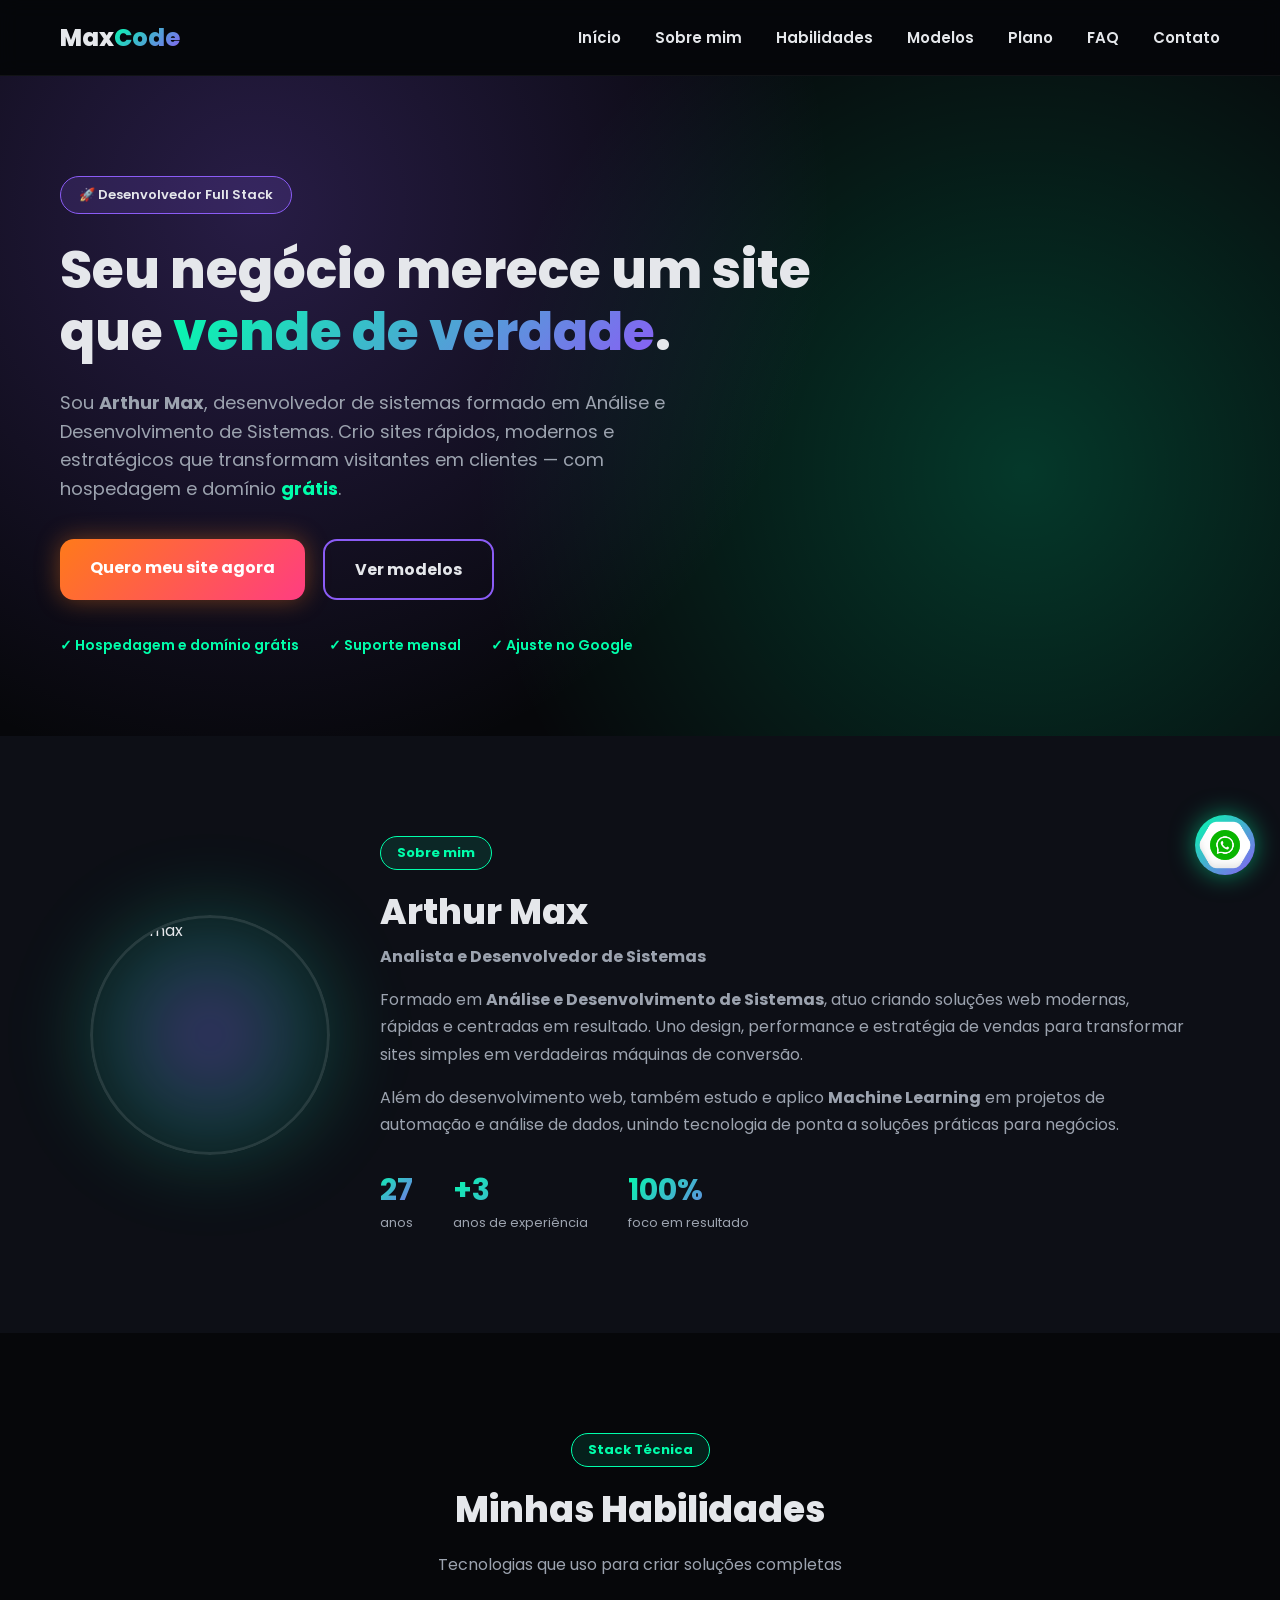
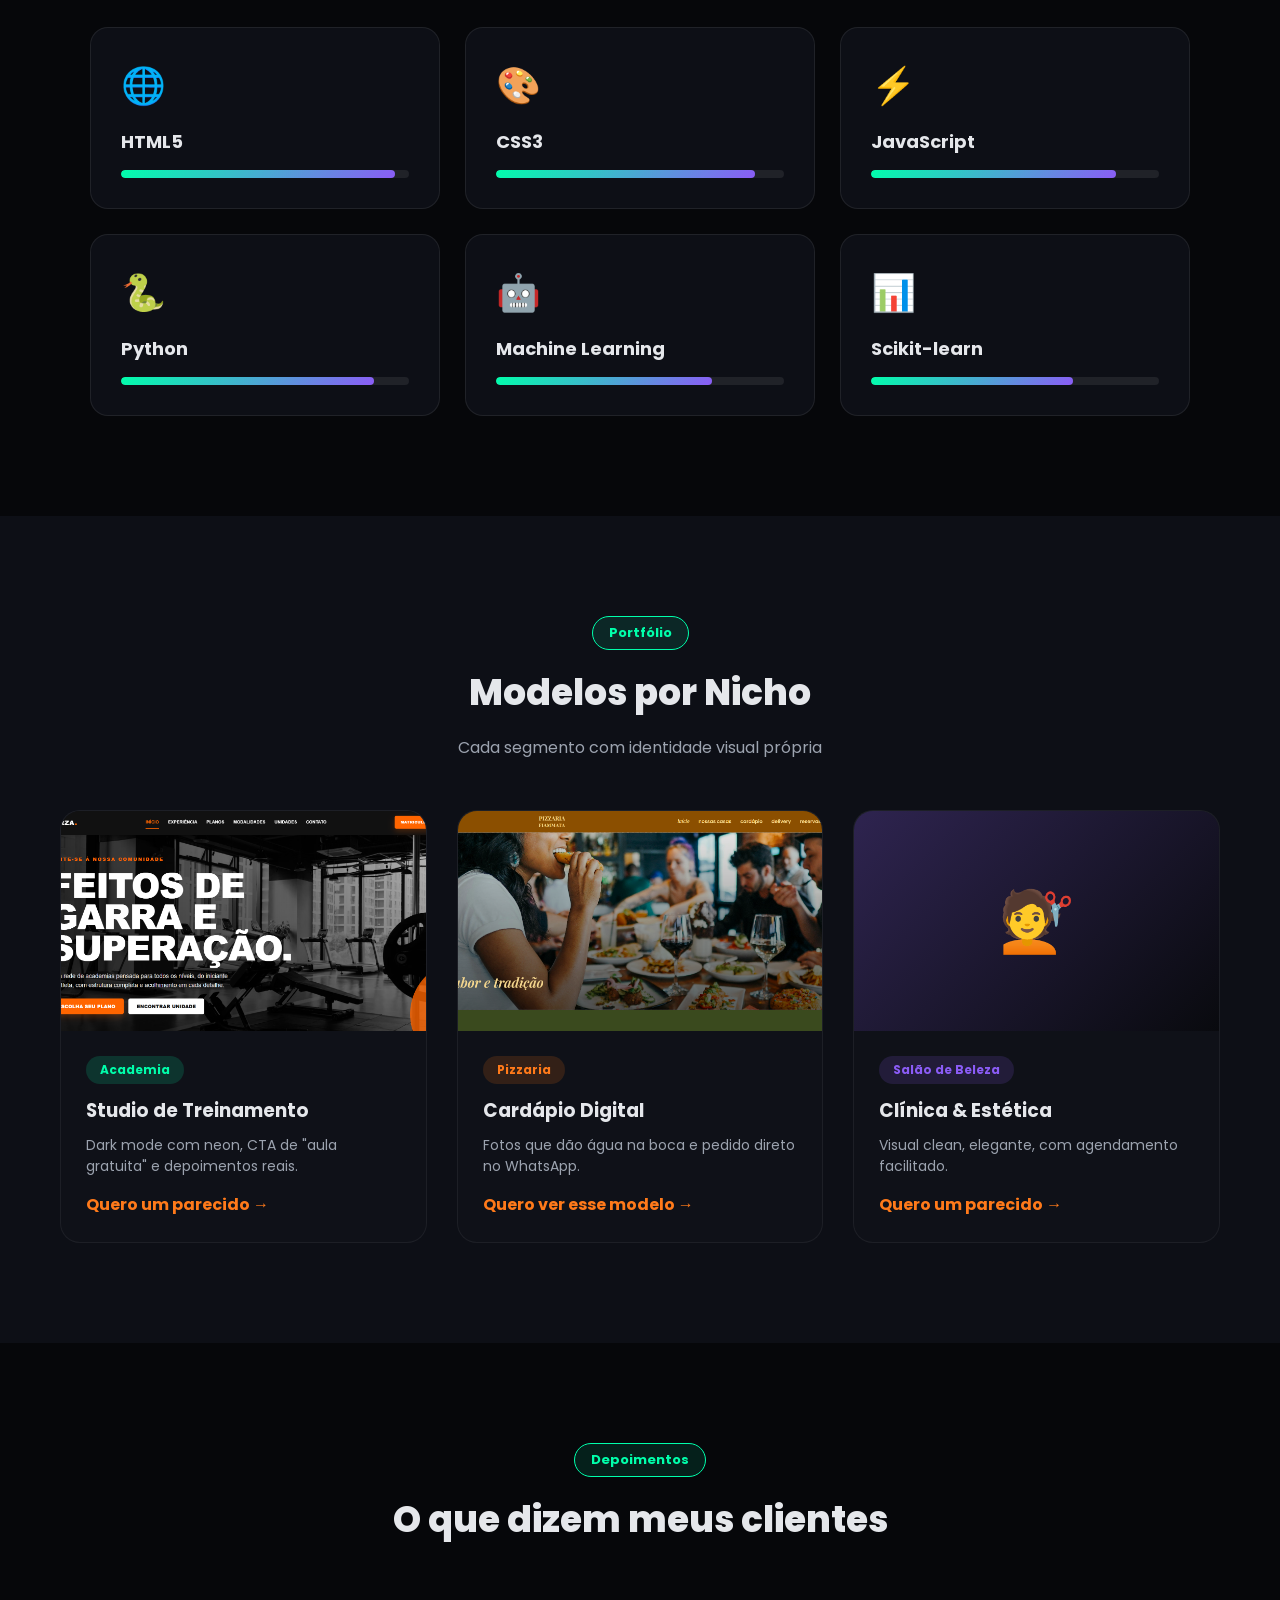
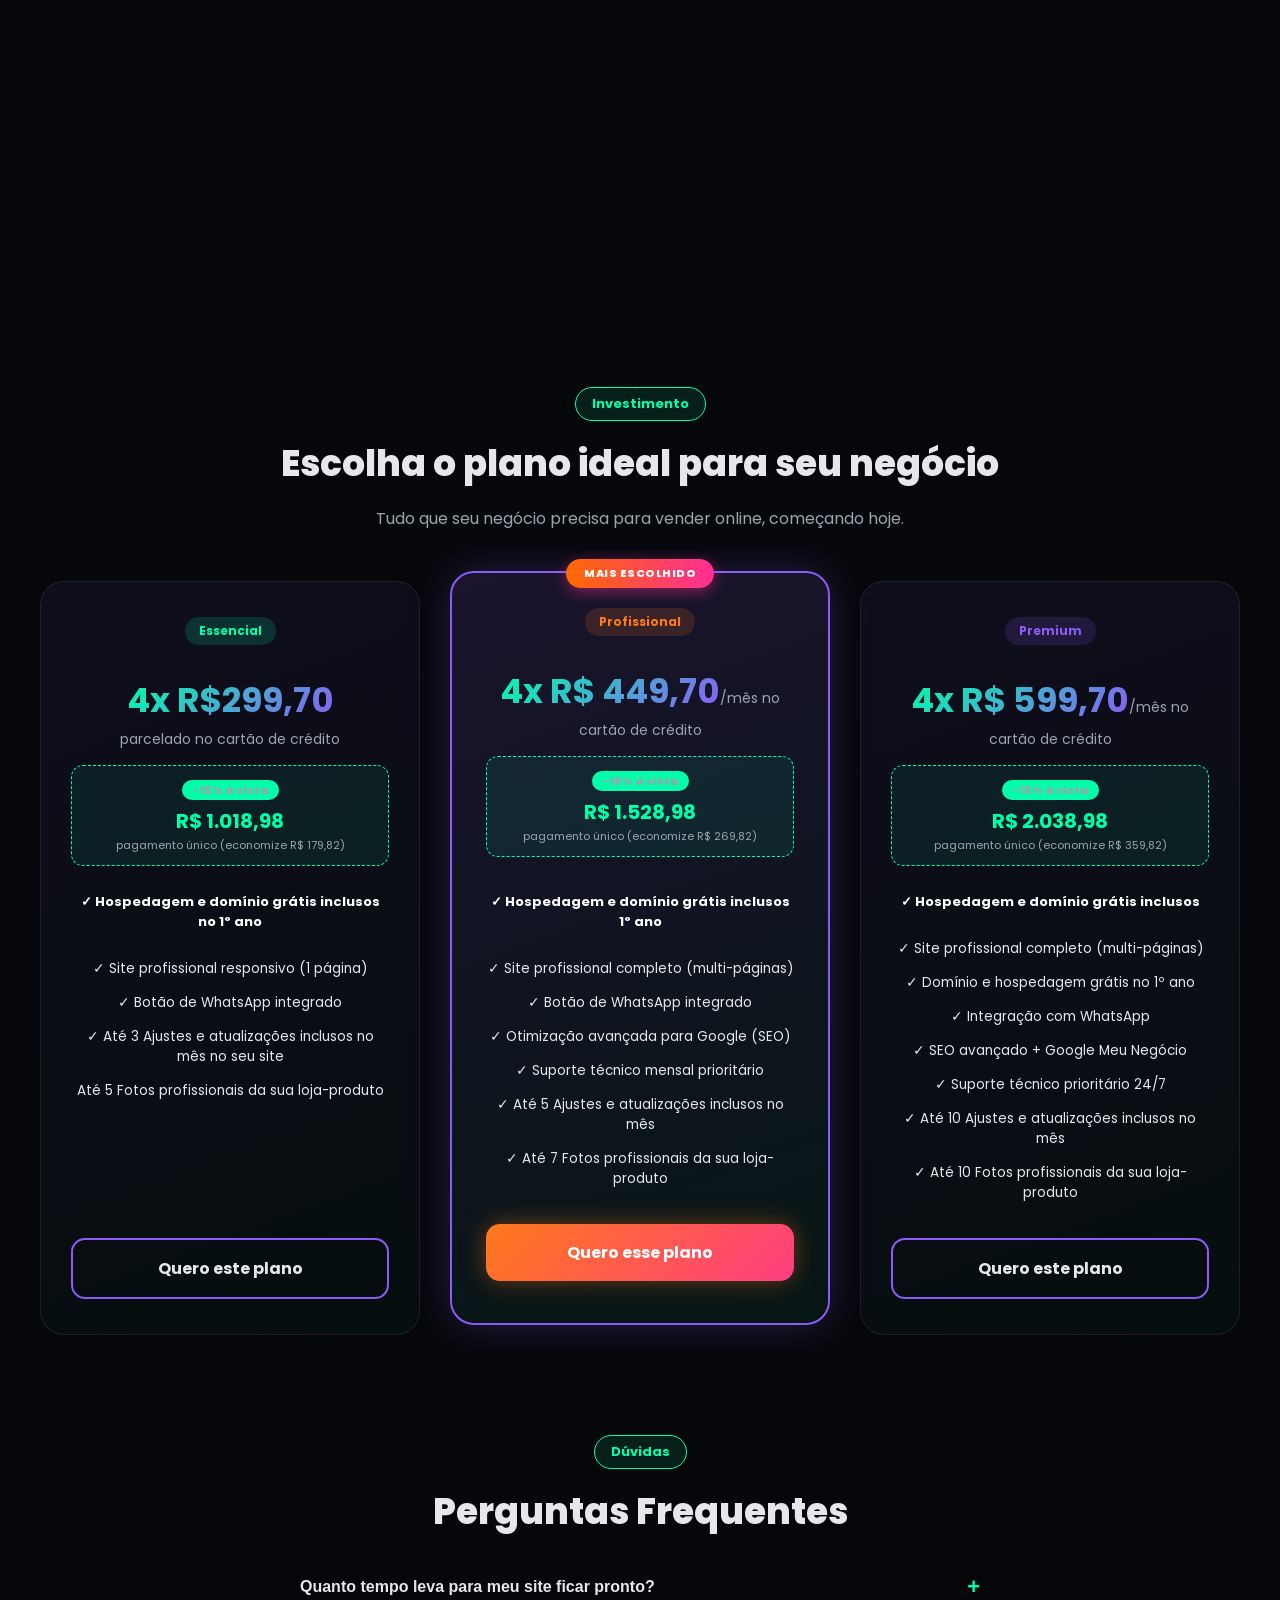
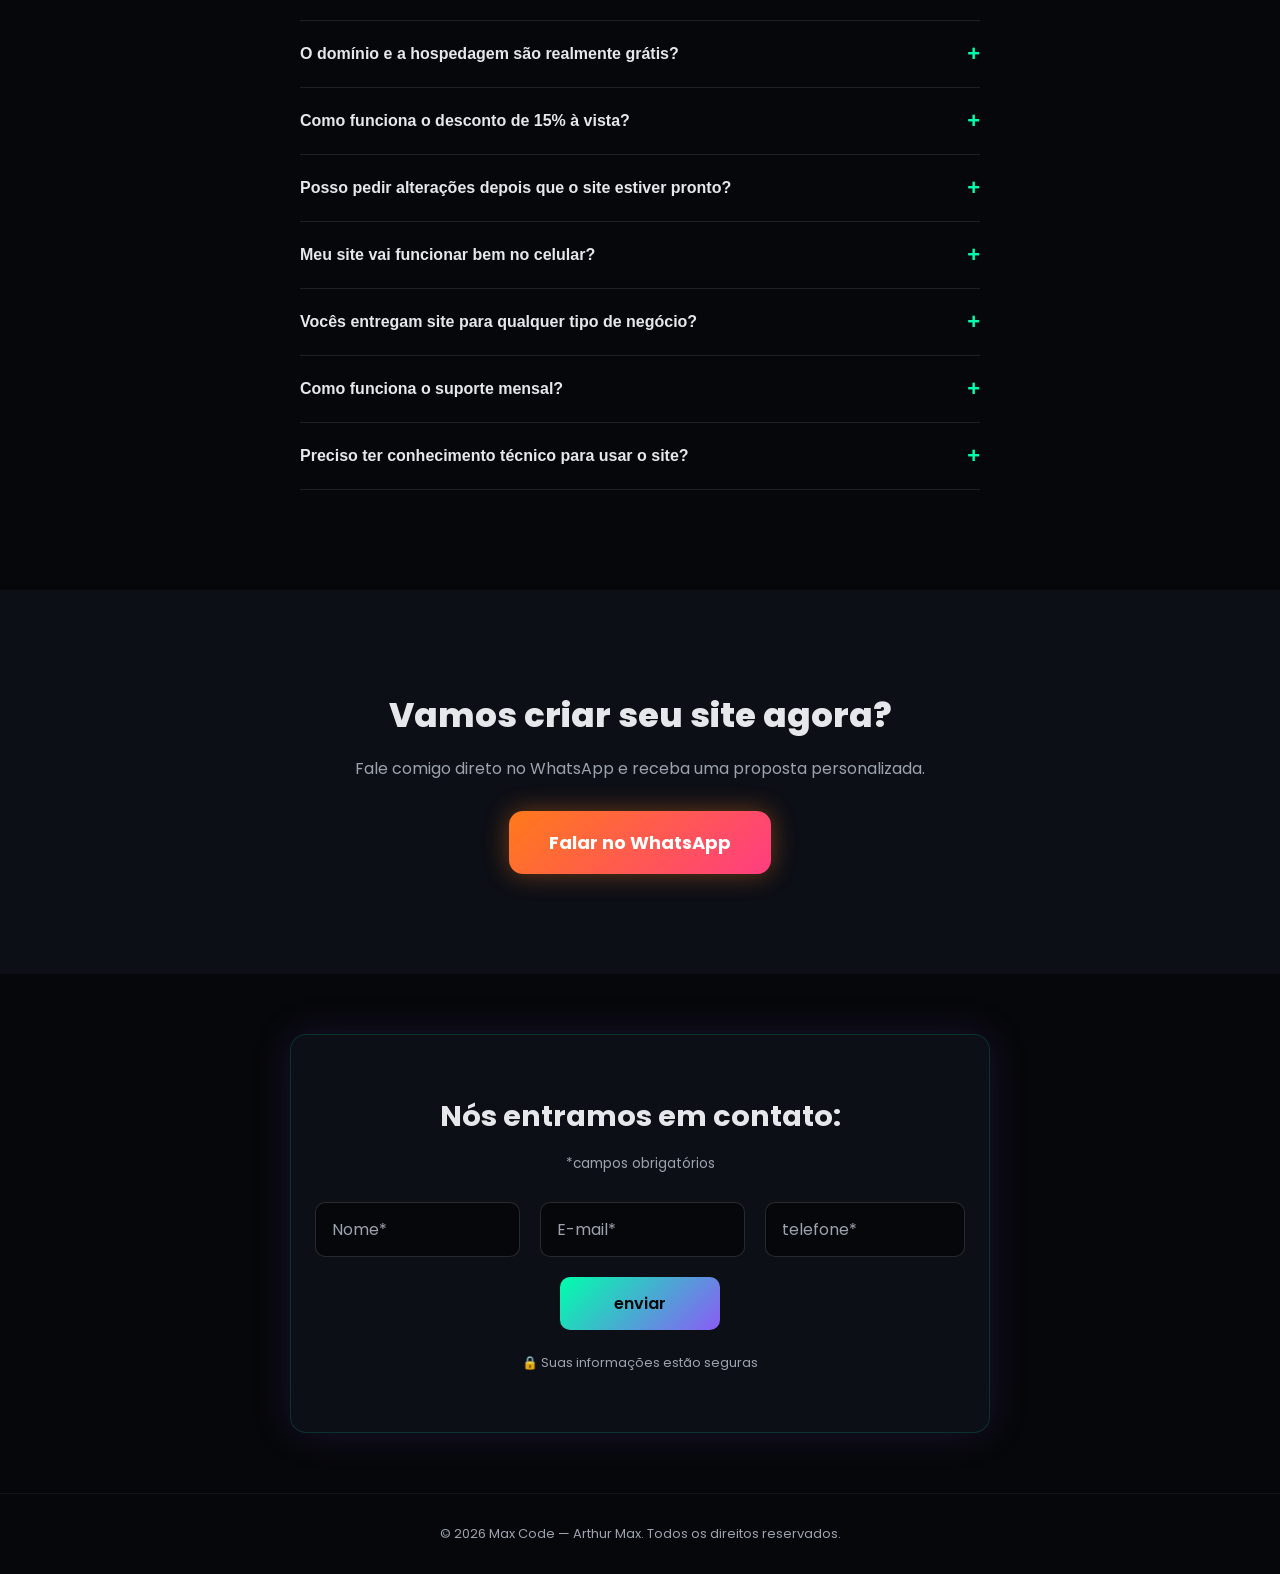
==== index.html @ 256f4a68 "academia" ====
<!DOCTYPE html>
<html lang="pt-BR">
<head>
<meta charset="UTF-8">
<meta name="viewport" content="width=device-width, initial-scale=1.0">
<title>Max Code | Sites que vendem de verdade</title>
<link rel="stylesheet" href="file.css">
<script src="file.js" defer></script>

<link rel="preconnect" href="https://fonts.googleapis.com">
<link href="https://fonts.googleapis.com/css2?family=Poppins:wght@400;600;700;800&display=swap" rel="stylesheet">
</head>
<body>

<!-- ===== HEADER ===== -->
<header class="header">
  <div class="logo">Max<span>Code</span></div>
  <nav class="nav">
    <a href="#inicio">Início</a>
    <a href="#sobre">Sobre mim</a>
    <a href="#habilidades">Habilidades</a>
    <a href="#modelos">Modelos</a>
    <a href="#plano">Plano</a>
    <a href="#faq">FAQ</a>
    <a href="#contato">Contato</a>
  </nav>
  <button class="menu-toggle" id="menuToggle">☰</button>
</header>

<!-- ===== HERO ===== -->
<section class="hero" id="inicio">
  <div class="hero-bg"></div>
  <div class="hero-content">
    <span class="badge">🚀 Desenvolvedor Full Stack</span>
    <h1>Seu negócio merece um site<br>que <span class="grad-text">vende de verdade</span>.</h1>
    <!-- EDITAR: texto de apresentação -->
    <p class="hero-text">
      Sou <strong>Arthur Max</strong>, desenvolvedor de sistemas formado em
      Análise e Desenvolvimento de Sistemas. Crio sites rápidos, modernos e
      estratégicos que transformam visitantes em clientes — com hospedagem
      e domínio <strong class="highlight">grátis</strong>.
    </p>
    <div class="hero-buttons">
      <a href="#contato" class="btn btn-primary">Quero meu site agora</a>
      <a href="#modelos" class="btn btn-outline">Ver modelos</a>
    </div>
    <div class="hero-checks">
      <span>✓ Hospedagem e domínio grátis</span>
      <span>✓ Suporte mensal</span>
      <span>✓ Ajuste no Google</span>
    </div>
  </div>
</section>

<!-- ===== SOBRE MIM ===== -->
<section class="sobre" id="sobre">
  <div class="sobre-container">
    <div class="sobre-img">
      <div class="sobre-img-glow"></div>
      
      <div class="foto-placeholder"><img src="codemax.png" alt="codemax"></div>
    </div>
    <div class="sobre-texto">
      <span class="tag">Sobre mim</span>
      <h2>Arthur Max</h2>
      <p class="cargo">Analista e Desenvolvedor de Sistemas</p>
      <!-- EDITAR: sua bio -->
      <p>
        Formado em <strong>Análise e Desenvolvimento de Sistemas</strong>,
        atuo criando soluções web modernas, rápidas e centradas em
        resultado. Uno design, performance e estratégia de vendas para
        transformar sites simples em verdadeiras máquinas de conversão.
      </p>
      <p>
        Além do desenvolvimento web, também estudo e aplico
        <strong>Machine Learning</strong> em projetos de automação e análise
        de dados, unindo tecnologia de ponta a soluções práticas para
        negócios.
      </p>
      <div class="sobre-stats">
        <div><strong>27</strong><span>anos</span></div>
        <div><strong>+3</strong><span>anos de experiência</span></div>
        <div><strong>100%</strong><span>foco em resultado</span></div>
      </div>
    </div>
  </div>
</section>

<!-- ===== HABILIDADES ===== -->
<section class="habilidades" id="habilidades">
  <span class="tag center">Stack Técnica</span>
  <h2 class="center">Minhas Habilidades</h2>
  <p class="subtitle center">Tecnologias que uso para criar soluções completas</p>

  <div class="skills-grid">
    <div class="skill-card">
      <div class="skill-icon">🌐</div>
      <h3>HTML5</h3>
      <div class="bar"><span style="width:95%"></span></div>
    </div>
    <div class="skill-card">
      <div class="skill-icon">🎨</div>
      <h3>CSS3</h3>
      <div class="bar"><span style="width:90%"></span></div>
    </div>
    <div class="skill-card">
      <div class="skill-icon">⚡</div>
      <h3>JavaScript</h3>
      <div class="bar"><span style="width:85%"></span></div>
    </div>
    <div class="skill-card">
      <div class="skill-icon">🐍</div>
      <h3>Python</h3>
      <div class="bar"><span style="width:88%"></span></div>
    </div>
    <div class="skill-card">
      <div class="skill-icon">🤖</div>
      <h3>Machine Learning</h3>
      <div class="bar"><span style="width:75%"></span></div>
    </div>
    <div class="skill-card">
      <div class="skill-icon">📊</div>
      <h3>Scikit-learn</h3>
      <div class="bar"><span style="width:70%"></span></div>
    </div>
  </div>
</section>

<!-- ===== MODELOS ===== -->
<section class="modelos" id="modelos">
  <span class="tag center">Portfólio</span>
  <h2 class="center">Modelos por Nicho</h2>
  <p class="subtitle center">Cada segmento com identidade visual própria</p>

  <div class="cards-grid">
    <div class="card">
      <div class="card-banner banner-green"><img src="academiaimg.jpg.png" alt=""></div>
      <div class="card-body">
        <span class="pill pill-green">Academia</span>
        <h3>Studio de Treinamento</h3>
        <p>Dark mode com neon, CTA de "aula gratuita" e depoimentos reais.</p>
        <a href="academia/index.html" class="link-cta">Quero um parecido →</a>
      </div>
    </div>




    <div class="card">
      <div class="card-banner banner-orange"><img src="img para pizzaria.png" alt=""></div>
      <div class="card-body">
        <span class="pill pill-orange">Pizzaria</span>
        <h3>Cardápio Digital</h3>
        <p>Fotos que dão água na boca e pedido direto no WhatsApp.</p>
      
        <a href="pizaria/index.html" class="link-cta">Quero ver esse modelo →</a>
      </div>
    </div>
    <div class="card">
      <div class="card-banner banner-purple">💇</div>
      <div class="card-body">
        <span class="pill pill-purple">Salão de Beleza</span>
        <h3>Clínica & Estética</h3>
        <p>Visual clean, elegante, com agendamento facilitado.</p>
        <a href="#contato" class="link-cta">Quero um parecido →</a>
      </div>
    </div>
  </div>
</section>

<!-- ===== DEPOIMENTOS ===== -->
<section class="depoimentos">
  <span class="tag center">Depoimentos</span>
  <h2 class="center">O que dizem meus clientes</h2>

  <div class="depo-grid">
    <div class="depo-card">
      <p>"Melhor investimento que fiz. Meu site trouxe clientes já na primeira semana!"</p>
      <span>— Cliente, Academia Fit Power</span>
    </div>
    <div class="depo-card">
      <p>"Meus pedidos pelo WhatsApp triplicaram depois do cardápio digital."</p>
      <span>— Cliente, Pizzaria Bella Massa</span>
    </div>
    <div class="depo-card">
      <p>"Site lindo, rápido e muito profissional. Recomendo!"</p>
      <span>— Cliente, Studio Beleza Rara</span>
    </div>
  
    <div class="depo-card">
      <p>"Consegui automatizar meu agendamento e reduzi faltas de clientes."</p>
      <span>— Cliente, Clínica Vida Plena</span>
    </div>
    
    </div>
  </div>
</section>

<!-- ===== PLANO ===== -->
<section class="plano" id="plano">
  <span class="tag center">Investimento</span>
  <h2 class="center">Escolha o plano ideal para seu negócio</h2>
  <p class="subtitle center">Tudo que seu negócio precisa para vender online, começando hoje.</p>

  <div class="planos-grid">

    <!-- PLANO ESSENCIAL -->
    <div class="plano-card">
      <span class="pill pill-green plano-nome">Essencial</span>
      <div class="preco-linha">
        <div class="preco-mensal">
          <strong>4x R$299,70 </strong> <br><span>parcelado no cartão de crédito</span>
        </div>
        
        <div class="preco-vista">
          <span class="desconto-tag">-15% à vista</span>
          <strong>R$ 1.018,98</strong><span>pagamento único (economize R$ 179,82)</span>
        </div>
      </div>
      <p class="preco-obs"><strong>✓ Hospedagem e domínio grátis inclusos no 1º ano</strong></p>
      <ul class="plano-lista">
          <li>✓ Site profissional responsivo (1 página)</li>
          <li>✓ Botão de WhatsApp integrado</li>
        <li>✓ Até 3 Ajustes e atualizações inclusos no mês no seu site</li>
        <li>Até 5 Fotos profissionais da sua loja-produto</li>
                
      </ul>
      <a href="#" class="btn btn-outline btn-full" data-plano="Essencial">Quero este plano</a>
    </div>

    <!-- PLANO PROFISSIONAL -->
    <div class="plano-card destaque">
      <span class="badge-top">MAIS ESCOLHIDO</span>
      <span class="pill pill-orange plano-nome">Profissional</span>
      <div class="preco-linha">
        <div class="preco-mensal">
          <strong>4x R$ 449,70</strong><span>/mês no cartão de crédito</span>
        </div>
        
        <div class="preco-vista">
          <span class="desconto-tag">-15% à vista</span>
          <strong>R$ 1.528,98</strong><span>pagamento único (economize R$ 269,82)</span>
        </div>
      </div><br>
      <p class="preco-obs"><strong>✓ Hospedagem e domínio grátis inclusos 1º ano</strong> </p>
      <ul class="plano-lista">
        <li>✓ Site profissional completo (multi-páginas)</li>
         <li>✓ Botão de WhatsApp integrado</li>
        <li>✓ Otimização avançada para Google (SEO)</li>
        <li>✓ Suporte técnico mensal prioritário</li>
        <li>✓ Até 5 Ajustes e atualizações inclusos no mês</li>
         <li>✓ Até 7 Fotos profissionais da sua loja-produto</li>
      </ul>
      <a href="#" class="btn btn-primary btn-full" data-plano="Profissional">Quero esse plano </a>
    </div>

    <!-- PLANO PREMIUM -->
    <div class="plano-card">
      <span class="pill pill-purple plano-nome">Premium</span>
      <div class="preco-linha">
        <div class="preco-mensal">
          <strong>4x R$ 599,70</strong><span>/mês no cartão de crédito</span>
        </div>
      
        <div class="preco-vista">
          <span class="desconto-tag">-15% à vista</span>
          <strong>R$ 2.038,98</strong><span>pagamento único (economize R$ 359,82)</span>
        </div>
      </div>
      <p class="preco-obs"><strong> ✓ Hospedagem e domínio grátis inclusos</strong></p>
      <ul class="plano-lista">
        <li>✓ Site profissional completo (multi-páginas)</li>
        <li>✓ Domínio e hospedagem grátis no 1º ano</li>
        <li>✓ Integração com WhatsApp</li>
        <li>✓ SEO avançado + Google Meu Negócio</li>
        <li>✓ Suporte técnico prioritário 24/7</li>
        <li>✓ Até 10 Ajustes e atualizações inclusos no mês</li>
         <li>✓ Até 10 Fotos profissionais da sua loja-produto</li>
        
      </ul>
      <a href="#" class="btn btn-outline btn-full" data-plano="Premium">Quero este plano</a>
    </div>

  </div>
</section>

<!-- ===== FAQ ===== -->
<section class="faq" id="faq">
  <span class="tag center">Dúvidas</span>
  <h2 class="center">Perguntas Frequentes</h2>

  <div class="faq-list">
    <div class="faq-item">
      <button class="faq-question">Quanto tempo leva para meu site ficar pronto? <span class="faq-icon">+</span></button>
      <div class="faq-answer"><p>Em média, de 5 a 10 dias úteis, dependendo da complexidade e da rapidez no envio dos conteúdos (textos, fotos, logo).</p></div>
    </div>
    <div class="faq-item">
      <button class="faq-question">O domínio e a hospedagem são realmente grátis? <span class="faq-icon">+</span></button>
      <div class="faq-answer"><p>Sim! No plano mensal, o domínio e a hospedagem estão inclusos sem custo adicional durante a vigência do contrato.</p></div>
    </div>
    <div class="faq-item">
      <button class="faq-question">Como funciona o desconto de 15% à vista? <span class="faq-icon">+</span></button>
      <div class="faq-answer"><p>Ao optar pelo pagamento antecipado (semestral ou anual), você recebe 15% de desconto sobre o valor total, reduzindo o custo mensal equivalente.</p></div>
    </div>
    <div class="faq-item">
      <button class="faq-question">Posso pedir alterações depois que o site estiver pronto? <span class="faq-icon">+</span></button>
      <div class="faq-answer"><p>Sim, o plano inclui ajustes mensais. Alterações estruturais maiores podem ser orçadas separadamente.</p></div>
    </div>
    <div class="faq-item">
      <button class="faq-question">Meu site vai funcionar bem no celular? <span class="faq-icon">+</span></button>
      <div class="faq-answer"><p>Sim, todos os sites são 100% responsivos, adaptando-se perfeitamente a celulares, tablets e desktops.</p></div>
    </div>
    <div class="faq-item">
      <button class="faq-question">Vocês entregam site para qualquer tipo de negócio? <span class="faq-icon">+</span></button>
      <div class="faq-answer"><p>Sim! Já desenvolvi modelos para academias, pizzarias, salões de beleza, clínicas, lojas e diversos outros segmentos.</p></div>
    </div>
    <div class="faq-item">
      <button class="faq-question">Como funciona o suporte mensal? <span class="faq-icon">+</span></button>
      <div class="faq-answer"><p>Você tem acesso direto via WhatsApp para dúvidas, pequenos ajustes de textos/imagens e correções, dentro da franquia mensal do plano.</p></div>
    </div>
    <div class="faq-item">
      <button class="faq-question">Preciso ter conhecimento técnico para usar o site? <span class="faq-icon">+</span></button>
      <div class="faq-answer"><p>Não. Eu cuido de toda a parte técnica. Você só precisa me enviar o conteúdo e aprovar o resultado final.</p></div>
    </div>
  </div>
</section>

<!-- ===== CONTATO ===== -->
<section class="contato" id="contato">
  <div class="contato-box">
    <h2>Vamos criar seu site agora?</h2>
    <p>Fale comigo direto no WhatsApp e receba uma proposta personalizada.</p>
    <a href="https://wa.me/5551993776060" target="_blank" class="btn btn-primary btn-lg">Falar no WhatsApp</a>
  </div>
</section>

<section class="newsletter">
  <h2 class="newsletter-title">Nós entramos em contato:</h2>
  <p class="newsletter-obs">*campos obrigatórios</p>
  <form class="newsletter-form" action="https://formspree.io/f/xwlkrylg" method="POST">
    <input type="text" name="nome" placeholder="Nome*" required>
    <input type="email" name="email" placeholder="E-mail*" required>
    <input type="tel" name="telefone" placeholder="telefone*" required>
    <button type="submit" class="btn btn-dark">enviar</button>
  </form>
  <p class="newsletter-safe">Suas informações estão seguras</p>
</section>

<!-- ===== FOOTER ===== -->
<footer class="footer">
  <p>© 2026 Max Code — Arthur Max. Todos os direitos reservados.</p>
</footer>

<!-- WhatsApp flutuante -->
<a href="https://wa.me/5551993776060" target="_blank" class="whatsapp-float">
  <img src="wpp.png" alt="WhatsApp">
</a>



</body>
</html>
---- file.css ----
/* ===== RESET & BASE ===== */
* { margin:0; padding:0; box-sizing:border-box; }

:root{
  --bg: #06070a;
  --bg-alt: #0d0f16;
  --neon-green: #00ffab;
  --neon-purple: #8b5cf6;
  --neon-orange: #ff7a1a;
  --text: #e5e7eb;
  --text-muted: #9ca3af;
  --grad-1: linear-gradient(135deg, var(--neon-green), var(--neon-purple));
  --grad-2: linear-gradient(135deg, var(--neon-orange), #ff3d81);
}

body{
  font-family:'Poppins', sans-serif;
  background: var(--bg);
  color: var(--text);
  overflow-x:hidden;
}

.center { text-align:center; }

/* ===== HEADER ===== */
.header{
  display:flex; align-items:center; justify-content:space-between;
  padding:20px 60px;
  position:sticky; top:0; z-index:100;
  background: rgba(6,7,10,0.8);
  backdrop-filter: blur(10px);
  border-bottom:1px solid rgba(255,255,255,0.05);
}
.logo{ font-size:24px; font-weight:800; }
.logo span{ background:var(--grad-1); -webkit-background-clip:text; background-clip:text; color:transparent; }
.nav a{
  color:var(--text); text-decoration:none; margin-left:30px; font-weight:600; font-size:15px;
  transition:.3s;
}
.nav a:hover{ color:var(--neon-green); }
.menu-toggle{ display:none; background:none; border:none; color:var(--text); font-size:26px; cursor:pointer; }

/* ===== HERO ===== */
.hero{ position:relative; padding:100px 60px 80px; overflow:hidden; }
.hero-bg{
  position:absolute; inset:0;
  background: radial-gradient(circle at 20% 20%, rgba(139,92,246,0.25), transparent 50%),
              radial-gradient(circle at 80% 60%, rgba(0,255,171,0.2), transparent 50%);
  z-index:0;
}
.hero-content{ position:relative; z-index:1; max-width:800px; }
.badge{
  display:inline-block; padding:8px 18px; border-radius:30px;
  background:rgba(139,92,246,0.15); border:1px solid var(--neon-purple);
  font-size:13px; font-weight:600; margin-bottom:25px;
}
.hero h1{ font-size:52px; font-weight:800; line-height:1.2; margin-bottom:25px; }
.grad-text{ background:var(--grad-1); -webkit-background-clip:text; background-clip:text; color:transparent; }
.hero-text{ font-size:18px; color:var(--text-muted); max-width:650px; margin-bottom:35px; line-height:1.6; }
.highlight{ color:var(--neon-green); }

.hero-buttons{ display:flex; gap:18px; margin-bottom:35px; flex-wrap:wrap; }
.btn{ padding:16px 30px; border-radius:14px; font-weight:700; text-decoration:none; display:inline-block; transition:.3s; cursor:pointer; border:none; }
.btn-primary{ background:var(--grad-2); color:#fff; box-shadow:0 0 25px rgba(255,122,26,0.4); }
.btn-primary:hover{ transform:translateY(-3px); box-shadow:0 0 35px rgba(255,122,26,0.6); }
.btn-outline{ border:2px solid var(--neon-purple); color:var(--text); background:transparent; }
.btn-outline:hover{ background:rgba(139,92,246,0.15); }
.btn-full{ width:100%; text-align:center; }
.btn-lg{ font-size:18px; padding:18px 40px; }

.hero-checks{ display:flex; gap:30px; flex-wrap:wrap; font-size:14px; font-weight:600; color:var(--neon-green); }

/* ===== TAGS/SUBTITLE ===== */
.tag{
  display:inline-block; padding:6px 16px; border-radius:20px;
  background:rgba(0,255,171,0.1); border:1px solid var(--neon-green);
  color:var(--neon-green); font-size:13px; font-weight:700; margin-bottom:15px;
}
h2{ font-size:36px; font-weight:800; margin-bottom:15px; }
.subtitle{ color:var(--text-muted); margin-bottom:50px; font-size:16px; }

/* ===== CENTRALIZAÇÃO DE CABEÇALHOS ===== */
.tag.center{
  display:block;
  width:fit-content;
  margin:0 auto 15px;
  text-align:center;
}
h2.center{
  display:block;
  width:100%;
  text-align:center;
  margin:0 auto 15px;
}
.subtitle.center{
  display:block;
  width:100%;
  max-width:650px;
  margin:0 auto 50px;
  text-align:center;
}

/* ===== SOBRE ===== */
.sobre{
  padding:100px 60px;
  background:var(--bg-alt);
  overflow:hidden;
}
.sobre-container{
  max-width:1100px;
  margin:0 auto;
  display:flex;
  align-items:center;
  gap:50px;
  flex-wrap:wrap;
}

/* Imagem */
.sobre-img{
  position:relative;
  width:240px;
  height:240px;
  flex-shrink:0;
}
.sobre-img-glow{
  position:absolute;
  inset:-20px;
  border-radius:50%;
  background:radial-gradient(
    circle,
    rgba(139,92,246,0.40) 0%,
    rgba(0,255,171,0.18) 55%,
    transparent 75%
  );
  filter:blur(35px);
  z-index:1;
  animation:pulseGlow 4s ease-in-out infinite;
}
.foto-placeholder{
  position:relative;
  z-index:2;
  width:100%;
  height:100%;
  border-radius:50%;
  overflow:hidden;
}

.foto-placeholder img{
  width:100%;
  height:100%;
  object-fit:cover;
  object-position:center;
  border-radius:50%;
  border:3px solid rgba(255,255,255,0.10);
  box-shadow:0 10px 40px rgba(0,0,0,0.50);
  display:block;
}

@keyframes pulseGlow{
  0%,100%{ opacity:0.7; transform:scale(1); }
  50%{ opacity:1; transform:scale(1.06); }
}

/* Texto */
.sobre-texto{
  flex:1;
  min-width:280px;
}
.sobre-texto h2{
  font-size:2.2rem;
  margin:0 0 5px;
  color:var(--text);
  font-weight:800;
}
.cargo{
  color:var(--neon-orange);
  font-weight:700;
  margin-bottom:20px;
}
.sobre-texto p{
  color:var(--text-muted);
  margin-bottom:16px;
  line-height:1.7;
}
.sobre-stats{
  display:flex;
  gap:40px;
  margin-top:30px;
  flex-wrap:wrap;
}
.sobre-stats div{
  display:flex;
  flex-direction:column;
}
.sobre-stats strong{
  font-size:30px;
  background:var(--grad-1);
  -webkit-background-clip:text; background-clip:text; color:transparent;
}
.sobre-stats span{
  font-size:13px;
  color:var(--text-muted);
}

/* ===== HABILIDADES ===== */
.habilidades{ padding:100px 60px; }
.skills-grid{
  display:grid; grid-template-columns:repeat(3,1fr); gap:25px;
  max-width:1100px; margin:0 auto;
}
.skill-card{
  background:var(--bg-alt); border:1px solid rgba(255,255,255,0.08);
  border-radius:18px; padding:30px; transition:.3s;
}
.skill-card:hover{ transform:translateY(-6px); border-color:var(--neon-green); box-shadow:0 0 25px rgba(0,255,171,0.15); }
.skill-icon{ font-size:36px; margin-bottom:15px; }
.skill-card h3{ margin-bottom:15px; font-size:18px; }
.bar{ height:8px; background:rgba(255,255,255,0.08); border-radius:10px; overflow:hidden; }
.bar span{ display:block; height:100%; background:var(--grad-1); border-radius:10px; }

/* ===== MODELOS ===== */
.modelos{ padding:100px 60px; background:var(--bg-alt); }
.cards-grid{ display:grid; grid-template-columns:repeat(3,1fr); gap:30px; max-width:1200px; margin:0 auto; }
.card{ background:#0f1118; border-radius:20px; overflow:hidden; border:1px solid rgba(255,255,255,0.06); transition:.3s; }
.card:hover{ transform:translateY(-8px); }
.card-banner{ height:180px; display:flex; align-items:center; justify-content:center; font-size:60px; }
.banner-green{ background:linear-gradient(135deg, rgba(0,255,171,0.25), rgba(0,0,0,0.4)); }
.banner-orange{ background:linear-gradient(135deg, rgba(255,122,26,0.25), rgba(0,0,0,0.4)); }
.banner-purple{ background:linear-gradient(135deg, rgba(139,92,246,0.25), rgba(0,0,0,0.4)); }
.card-body{ padding:25px; }
.pill{ display:inline-block; padding:5px 14px; border-radius:20px; font-size:12px; font-weight:700; margin-bottom:12px; }
.pill-green{ background:rgba(0,255,171,0.15); color:var(--neon-green); }
.pill-orange{ background:rgba(255,122,26,0.15); color:var(--neon-orange); }
.pill-purple{ background:rgba(139,92,246,0.15); color:var(--neon-purple); }
.card h3{ margin-bottom:10px; }
.card p{ color:var(--text-muted); font-size:14px; margin-bottom:15px; }
.link-cta{ color:var(--neon-orange); font-weight:700; text-decoration:none; }
.card-banner {
  height: 220px; /* mesma altura dos banners com emoji */
  display: flex;
  align-items: center;
  justify-content: center;
  overflow: hidden;
}

.card-banner img {
  width: 100%;
  height: 100%;
  object-fit: cover;
  display: block;
}


/* ===== DEPOIMENTOS ===== */
.depoimentos{ padding:100px 60px; }
.depo-grid{ display:grid; grid-template-columns:repeat(3,1fr); gap:25px; max-width:1200px; margin:0 auto; }
.depo-card{
  background:var(--bg-alt); border-left:3px solid var(--neon-green);
  padding:25px; border-radius:12px;
}
.depo-card p{ font-style:italic; color:var(--text); margin-bottom:15px; line-height:1.5; }
.depo-card span{ color:var(--neon-orange); font-weight:700; font-size:14px; }

/* ===== PLANOS ===== */
.planos-grid{
  display:grid;
  grid-template-columns:repeat(3, 1fr);
  gap:30px;
  max-width:1200px;
  margin:0 auto;
  align-items:stretch;
}

.plano-card{
  padding:35px 30px;
  border-radius:24px;
  background:linear-gradient(160deg, rgba(139,92,246,0.08), rgba(0,255,171,0.03));
  border:1px solid rgba(255,255,255,0.08);
  position:relative;
  transition:.3s;
  display:flex;
  flex-direction:column;
  align-items:center;
  text-align:center;
  height:100%;
  width:100%;
  max-width:100%;
}

.plano-card:hover{ transform:translateY(-6px); }

/* Card "Profissional" um pouquinho maior, mantendo alinhamento na mesma linha (desktop) */
.plano-card.destaque{
  border:2px solid var(--neon-purple);
  background:linear-gradient(160deg, rgba(139,92,246,0.15), rgba(0,255,171,0.06));
  box-shadow:0 0 40px rgba(139,92,246,0.25);
  padding:42px 34px;
  margin-top:-10px;
  margin-bottom:-10px;
  padding-top:35px;
}

.plano-nome{ margin-bottom:20px; }

.preco-linha{ margin-top:10px; margin-bottom:10px; min-height:110px; width:100%; }

.preco-mensal strong{
  font-size:34px;
  background:var(--grad-1);
  -webkit-background-clip:text; background-clip:text; color:transparent;
}
.preco-mensal span{ color:var(--text-muted); font-size:14px; }

.preco-total{ font-size:13px; color:var(--text-muted); margin-top:8px; }
.preco-total strong{ color:var(--text); }

.preco-vista{
  margin-top:14px; padding:12px 16px; border-radius:12px;
  background:rgba(0,255,171,0.08); border:1px dashed var(--neon-green);
  min-height:90px;
  width:100%;
  display:flex;
  flex-direction:column;
  align-items:center;
}

.desconto-tag{
  display:inline-block; background:var(--neon-green); color:#000;
  font-size:11px; font-weight:800; padding:3px 10px; border-radius:10px; margin-bottom:6px;
}
.preco-vista strong{ font-size:20px; display:block; color:var(--neon-green); }
.preco-vista span{ font-size:11px; color:var(--text-muted); line-height:1.3; display:block; margin-top:2px; }

.preco-obs{ color:white; font-size:13px; margin:16px 0 20px; }

.plano-lista{
  list-style:none;
  margin-bottom:28px;
  flex-grow:1;
  width:100%;
}
.plano-lista li{ padding:7px 0; color:var(--text); font-size:13.5px; text-align:center; }

.plano-card .btn{ margin-top:auto; width:100%; }

/* Selo "Mais escolhido" personalizado */
.badge-top{
  position:absolute;
  top:-14px;
  left:50%;
  transform:translateX(-50%);
  background:linear-gradient(90deg, #ff6a00, #ff2d95);
  color:#fff;
  font-size:11px;
  font-weight:800;
  letter-spacing:0.5px;
  padding:6px 18px;
  border-radius:999px;
  box-shadow:0 4px 15px rgba(255,45,149,0.45);
  text-transform:uppercase;
  white-space:nowrap;
}

/* ===== FAQ ===== */
.faq{ padding:100px 60px; max-width:800px; margin:0 auto; }
.faq-item{ border-bottom:1px solid rgba(255,255,255,0.1); }
.faq-question{
  width:100%; background:none; border:none; color:var(--text);
  padding:20px 0; font-size:16px; font-weight:600; text-align:left;
  display:flex; justify-content:space-between; align-items:center; cursor:pointer;
}
.faq-icon{ color:var(--neon-green); font-size:22px; transition:.3s; }
.faq-item.active .faq-icon{ transform:rotate(45deg); }
.faq-answer{ max-height:0; overflow:hidden; transition:.3s; }
.faq-answer p{ padding:0 0 20px; color:var(--text-muted); line-height:1.6; }

/* ===== CONTATO ===== */
.contato{ padding:100px 60px; text-align:center; background:var(--bg-alt); }
.contato-box h2{ font-size:34px; }
.contato-box p{ color:var(--text-muted); margin-bottom:30px; }

/* ===== FOOTER ===== */
.footer{ text-align:center; padding:30px; color:var(--text-muted); font-size:13px; border-top:1px solid rgba(255,255,255,0.05); }

/* ===== WHATSAPP FLOAT ===== */
.whatsapp-float{
  position:fixed; bottom:25px; right:25px; width:60px; height:60px;
  background:var(--grad-1); border-radius:50%; display:flex; align-items:center; justify-content:center;
  font-size:26px; text-decoration:none; box-shadow:0 0 25px rgba(0,255,171,0.5); z-index:99;
  animation: pulse 2s infinite;
}
.whatsapp-float img {
  width:100%;
  height:100%;
  object-fit:cover;
  border-radius:50%;
  display:block;
}
@keyframes pulse{ 0%{box-shadow:0 0 0 0 rgba(0,255,171,0.5);} 70%{box-shadow:0 0 0 15px rgba(0,255,171,0);} 100%{box-shadow:0 0 0 0 rgba(0,255,171,0);} }

/* ===== SCROLL REVEAL ===== */
.reveal{ opacity:0; transform:translateY(30px); transition:.8s ease; }
.reveal.show{ opacity:1; transform:translateY(0); }

/* ===== Newsletter / Contato ===== */
.newsletter {
  background-color: var(--bg-alt);
  color: var(--text);
  padding: 60px 24px;
  text-align: center;
  border-radius: 16px;
  max-width: 700px;
  width: 90%;
  margin: 60px auto;
  border: 1px solid rgba(0, 255, 171, 0.15);
  box-shadow: 0 0 40px rgba(139, 92, 246, 0.15);
  box-sizing: border-box;
}

.newsletter * {
  box-sizing: border-box;
}

.newsletter-title {
  font-size: 1.8rem;
  font-weight: 700;
  margin: 0 0 16px 0;
  color: var(--text);
}

.newsletter-obs {
  font-size: 0.85rem;
  color: var(--text-muted);
  margin: 0 0 28px 0;
  padding: 0 12px;
}

.newsletter-form {
  display: flex;
  flex-direction: column;
  gap: 18px;
  margin-bottom: 24px;
}

.newsletter-form input {
  -webkit-appearance: none;
  appearance: none;
  padding: 14px 16px;
  border: 1px solid rgba(229, 231, 235, 0.15);
  border-radius: 10px;
  background-color: var(--bg);
  color: var(--text);
  font-size: 1rem;
  font-family: 'Poppins', sans-serif;
  outline: none;
  width: 100%;
  transition: border-color 0.3s ease, box-shadow 0.3s ease;
}

.newsletter-form input::placeholder {
  color: var(--text-muted);
}

.newsletter-form input:focus {
  border-color: var(--neon-green);
  box-shadow: 0 0 12px rgba(0, 255, 171, 0.35);
}

.newsletter-form .btn {
  padding: 14px 24px;
  border: none;
  border-radius: 10px;
  font-size: 1rem;
  font-weight: 600;
  font-family: 'Poppins', sans-serif;
  cursor: pointer;
  width: 100%;
  transition: transform 0.2s ease, box-shadow 0.3s ease, opacity 0.3s ease;
}

.newsletter-form .btn-dark {
  background: var(--grad-1);
  color: var(--bg);
}

.newsletter-form .btn-dark:hover {
  transform: translateY(-2px);
  box-shadow: 0 0 20px rgba(0, 255, 171, 0.5);
}

.newsletter-form .btn-dark:active {
  transform: translateY(0);
}

.newsletter-form .btn-dark:disabled {
  opacity: 0.6;
  cursor: not-allowed;
  transform: none;
  box-shadow: none;
}

.newsletter-safe {
  font-size: 0.8rem;
  color: var(--text-muted);
  margin: 0;
}

.newsletter-safe::before {
  content: '🔒 ';
}

/* ===== Tablet (2 colunas) ===== */
@media (min-width: 600px) {
  .newsletter-form {
    flex-direction: row;
    flex-wrap: wrap;
    justify-content: center;
    gap: 20px;
  }

  .newsletter-form input {
    flex: 1 1 220px;
    min-width: 200px;
    width: auto;
  }

  .newsletter-form .btn {
    flex: 1 1 220px;
    width: auto;
  }
}

/* ===== Desktop (1 linha completa) ===== */
@media (min-width: 900px) {
  .newsletter-form input:nth-child(1),
  .newsletter-form input:nth-child(2) {
    flex: 1 1 200px;
  }

  .newsletter-form input:nth-child(3) {
    flex: 1 1 180px;
  }

  .newsletter-form .btn {
    flex: 0 0 160px;
  }
}



/* ===== RESPONSIVO ===== */
@media (max-width:900px){
  .header{ padding:18px 25px; }
  .nav{ display:none; position:absolute; top:70px; left:0; right:0; background:var(--bg); flex-direction:column; padding:20px; }
  .nav.open{ display:flex; }
  .nav a{ margin:10px 0; }
  .menu-toggle{ display:block; }
  .hero, .sobre, .habilidades, .modelos, .depoimentos, .plano, .faq, .contato{ padding:60px 25px; }
  .hero h1{ font-size:34px; }

  /* Grids em 1 coluna no mobile (inclui planos-grid corrigido) */
  .skills-grid, .cards-grid, .depo-grid, .planos-grid{
    grid-template-columns:1fr;
    gap:20px;
  }

  .sobre-container{ flex-direction:column; text-align:center; justify-content:center; gap:35px; }
  .sobre-img{ width:180px; height:180px; margin:0 auto; }
  .sobre-stats{ justify-content:center; }

  /* Corrige o card destaque no mobile (margens negativas eram só pro layout de 3 colunas) */
  .plano-card, .plano-card.destaque{
    margin-top:0;
    margin-bottom:0;
    padding:30px 22px;
    width:100%;
    max-width:100%;
  }

  .preco-linha{ min-height:auto; }
  .preco-vista{ min-height:auto; }

  /* WhatsApp float menor e mais próximo da borda no mobile */
  .whatsapp-float{
    width:50px;
    height:50px;
    font-size:20px;
    bottom:90px;
    right:18px;
  }

  
}

@media (max-width:480px){
  .hero h1{ font-size:28px; }
  h2{ font-size:28px; }
  .plano-card, .plano-card.destaque{
    padding:26px 18px;
  }
  .preco-mensal strong{ font-size:28px; }
}
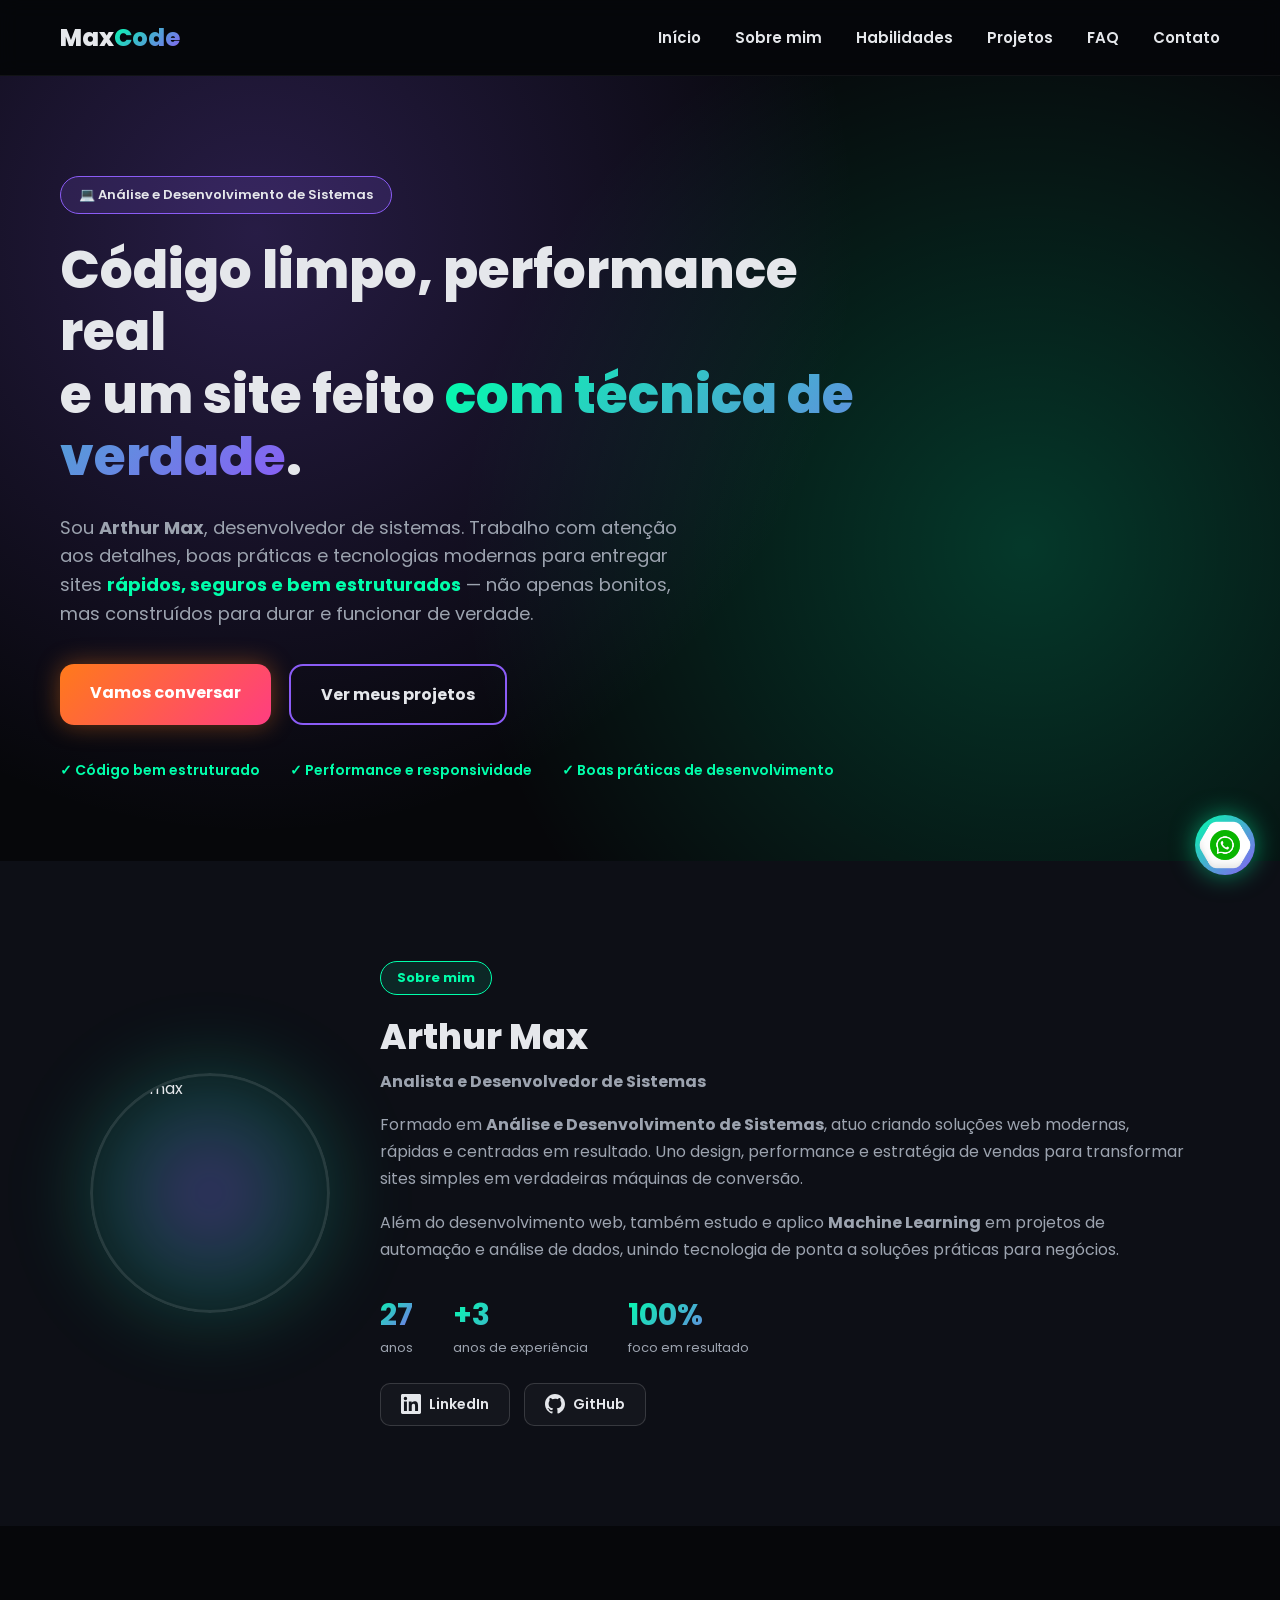
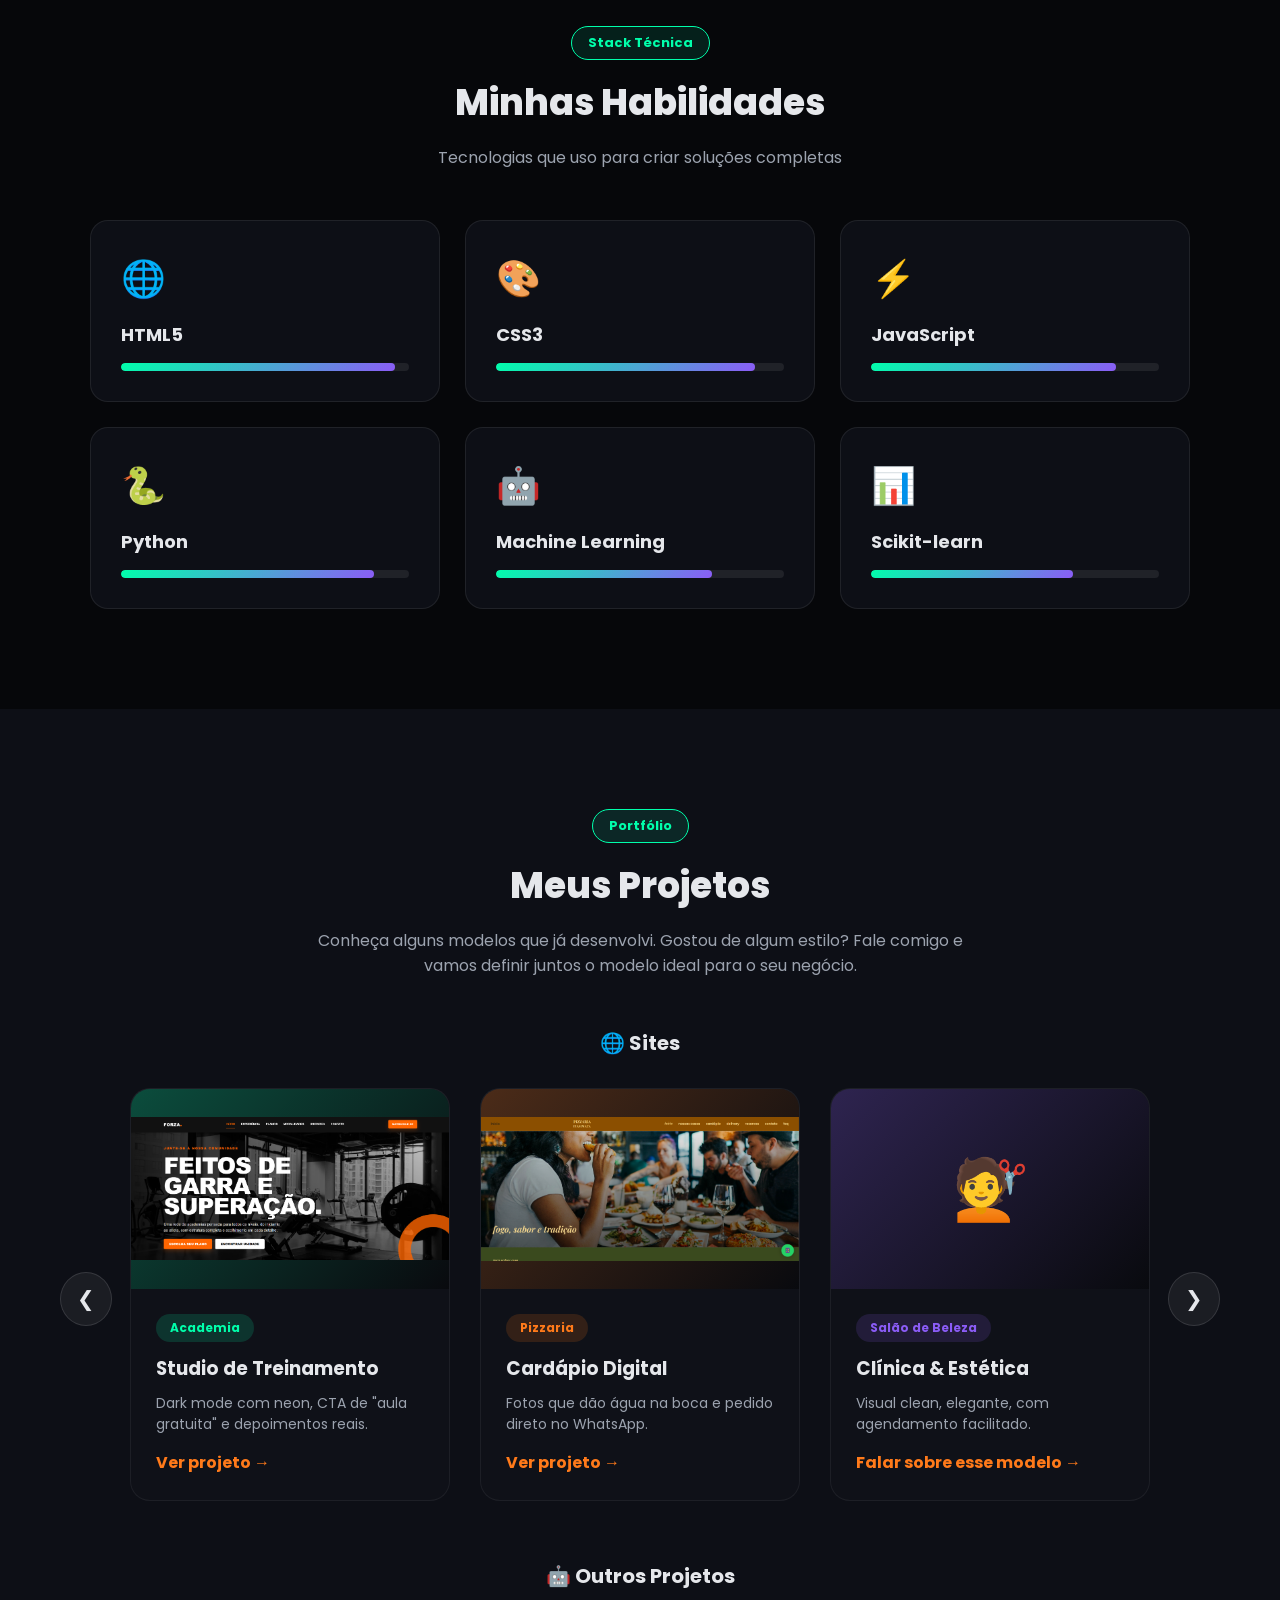
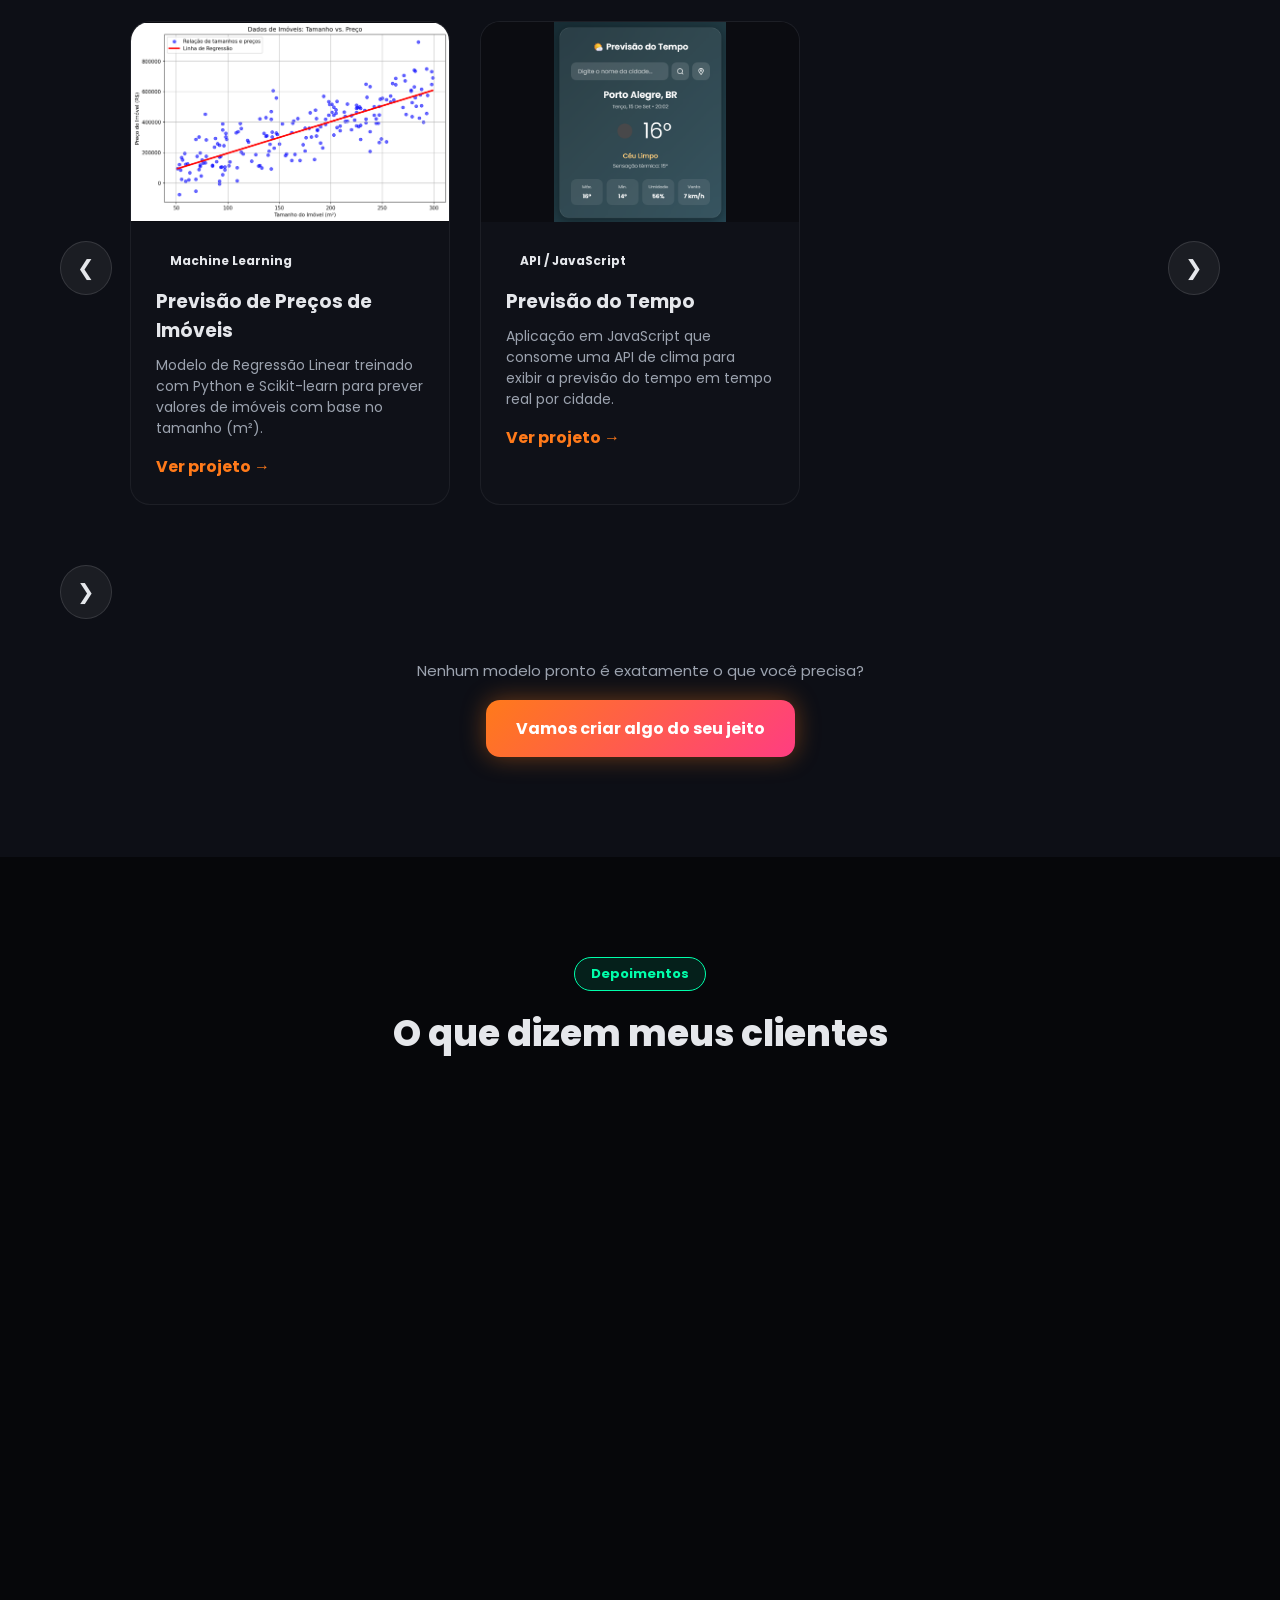
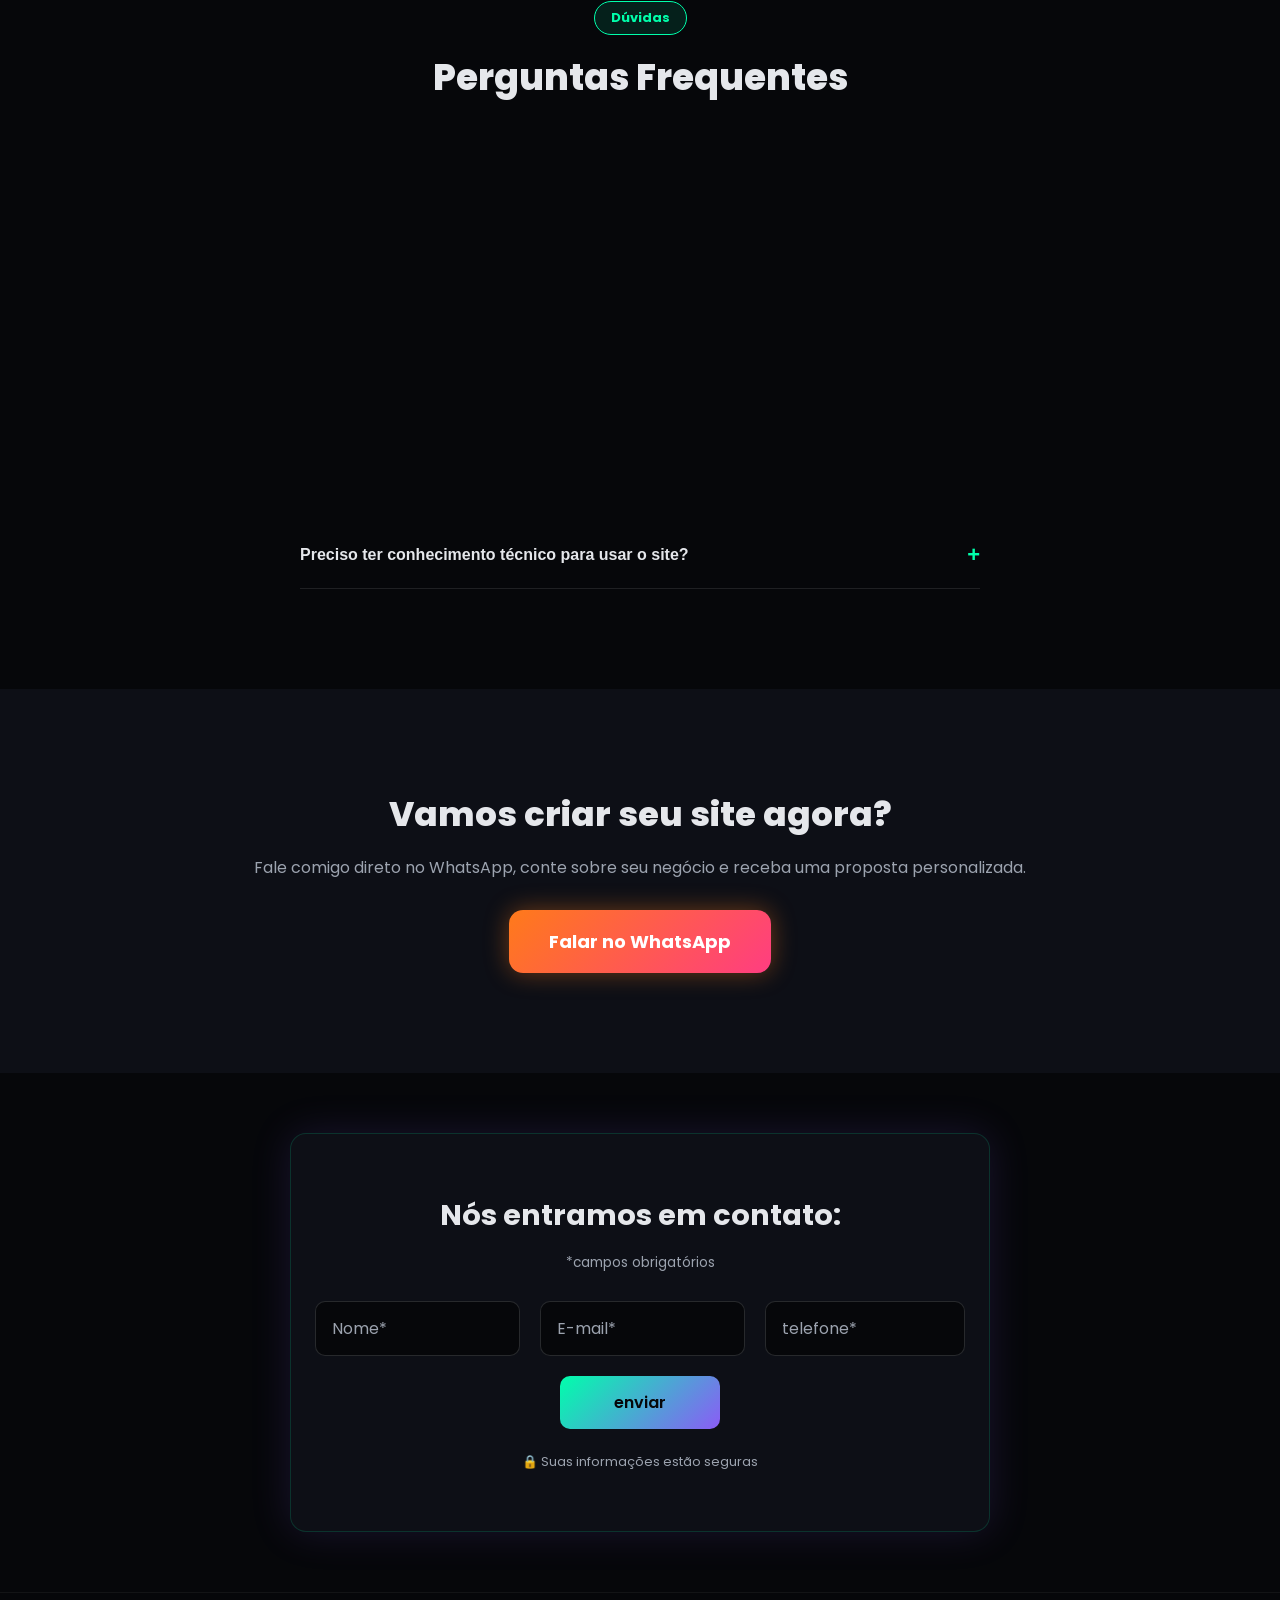
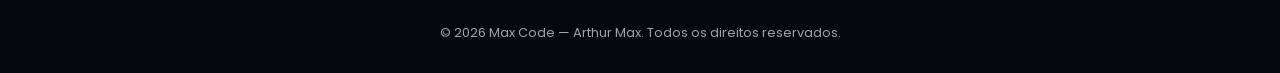
==== commit 8b808739: "atualizaçõesgerais" ====
--- a/index.html
+++ b/index.html
@@ -4,8 +4,8 @@
 <meta charset="UTF-8">
 <meta name="viewport" content="width=device-width, initial-scale=1.0">
 <title>Max Code | Sites que vendem de verdade</title>
-<link rel="stylesheet" href="file.css">
-<script src="file.js" defer></script>
+<link rel="stylesheet" href="style.css">
+<script src="script.js" defer></script>
 
 <link rel="preconnect" href="https://fonts.googleapis.com">
 <link href="https://fonts.googleapis.com/css2?family=Poppins:wght@400;600;700;800&display=swap" rel="stylesheet">
@@ -19,8 +19,7 @@
     <a href="#inicio">Início</a>
     <a href="#sobre">Sobre mim</a>
     <a href="#habilidades">Habilidades</a>
-    <a href="#modelos">Modelos</a>
-    <a href="#plano">Plano</a>
+    <a href="#projetos">Projetos</a>
     <a href="#faq">FAQ</a>
     <a href="#contato">Contato</a>
   </nav>
@@ -31,40 +30,38 @@
 <section class="hero" id="inicio">
   <div class="hero-bg"></div>
   <div class="hero-content">
-    <span class="badge">🚀 Desenvolvedor Full Stack</span>
-    <h1>Seu negócio merece um site<br>que <span class="grad-text">vende de verdade</span>.</h1>
-    <!-- EDITAR: texto de apresentação -->
+    <span class="badge">💻 Análise e Desenvolvimento de Sistemas</span>
+    <h1>Código limpo, performance real<br>e um site feito <span class="grad-text">com técnica de verdade</span>.</h1>
     <p class="hero-text">
-      Sou <strong>Arthur Max</strong>, desenvolvedor de sistemas formado em
-      Análise e Desenvolvimento de Sistemas. Crio sites rápidos, modernos e
-      estratégicos que transformam visitantes em clientes — com hospedagem
-      e domínio <strong class="highlight">grátis</strong>.
+      Sou <strong>Arthur Max</strong>, desenvolvedor de sistemas. Trabalho com
+      atenção aos detalhes, boas práticas e tecnologias modernas para
+      entregar sites <strong class="highlight">rápidos, seguros e bem estruturados</strong> —
+      não apenas bonitos, mas construídos para durar e funcionar de verdade.
     </p>
     <div class="hero-buttons">
-      <a href="#contato" class="btn btn-primary">Quero meu site agora</a>
-      <a href="#modelos" class="btn btn-outline">Ver modelos</a>
+      <a href="#contato" class="btn btn-primary">Vamos conversar</a>
+      <a href="#projetos" class="btn btn-outline">Ver meus projetos</a>
     </div>
     <div class="hero-checks">
-      <span>✓ Hospedagem e domínio grátis</span>
-      <span>✓ Suporte mensal</span>
-      <span>✓ Ajuste no Google</span>
-    </div>
-  </div>
-</section>
+      <span>✓ Código bem estruturado</span>
+      <span>✓ Performance e responsividade</span>
+      <span>✓ Boas práticas de desenvolvimento</span>
+    </div>
+  </div>
+</section>
+
 
 <!-- ===== SOBRE MIM ===== -->
 <section class="sobre" id="sobre">
   <div class="sobre-container">
     <div class="sobre-img">
       <div class="sobre-img-glow"></div>
-      
       <div class="foto-placeholder"><img src="codemax.png" alt="codemax"></div>
     </div>
     <div class="sobre-texto">
       <span class="tag">Sobre mim</span>
       <h2>Arthur Max</h2>
       <p class="cargo">Analista e Desenvolvedor de Sistemas</p>
-      <!-- EDITAR: sua bio -->
       <p>
         Formado em <strong>Análise e Desenvolvimento de Sistemas</strong>,
         atuo criando soluções web modernas, rápidas e centradas em
@@ -82,9 +79,29 @@
         <div><strong>+3</strong><span>anos de experiência</span></div>
         <div><strong>100%</strong><span>foco em resultado</span></div>
       </div>
-    </div>
-  </div>
-</section>
+
+      <!-- ===== REDES SOCIAIS ===== -->
+      <div class="sobre-social">
+        <a href="https://www.linkedin.com/in/arthur-max-45430926a/" target="_blank" rel="noopener noreferrer" class="social-btn">
+          <svg viewBox="0 0 24 24" fill="currentColor" width="20" height="20">
+            <path d="M20.447 20.452h-3.554v-5.569c0-1.328-.027-3.037-1.852-3.037-1.853 0-2.136 1.445-2.136 2.939v5.667H9.351V9h3.414v1.561h.046c.477-.9 1.637-1.85 3.37-1.85 3.601 0 4.267 2.37 4.267 5.455v6.286zM5.337 7.433a2.062 2.062 0 1 1 0-4.124 2.062 2.062 0 0 1 0 4.124zM7.114 20.452H3.56V9h3.554v11.452zM22.225 0H1.771C.792 0 0 .774 0 1.729v20.542C0 23.227.792 24 1.771 24h20.451C23.2 24 24 23.227 24 22.271V1.729C24 .774 23.2 0 22.222 0h.003z"/>
+          </svg>
+          <span>LinkedIn</span>
+        </a>
+
+        <a href="https://github.com/Arthurmax9" target="_blank" rel="noopener noreferrer" class="social-btn">
+          <svg viewBox="0 0 24 24" fill="currentColor" width="20" height="20">
+            <path d="M12 0C5.37 0 0 5.37 0 12c0 5.302 3.438 9.8 8.207 11.387.6.11.793-.26.793-.577 0-.286-.01-1.04-.016-2.04-3.338.726-4.042-1.61-4.042-1.61-.546-1.387-1.333-1.756-1.333-1.756-1.09-.745.083-.73.083-.73 1.205.085 1.84 1.237 1.84 1.237 1.07 1.834 2.81 1.304 3.494.997.108-.775.42-1.305.763-1.605-2.665-.303-5.466-1.332-5.466-5.93 0-1.31.468-2.382 1.235-3.222-.123-.303-.535-1.523.117-3.176 0 0 1.008-.322 3.302 1.23a11.5 11.5 0 0 1 3.003-.404c1.02.005 2.047.138 3.003.404 2.293-1.552 3.3-1.23 3.3-1.23.653 1.653.241 2.873.118 3.176.77.84 1.233 1.912 1.233 3.222 0 4.61-2.807 5.624-5.48 5.92.43.372.814 1.103.814 2.222 0 1.606-.014 2.898-.014 3.293 0 .32.192.694.8.576C20.565 21.795 24 17.298 24 12c0-6.63-5.373-12-12-12z"/>
+          </svg>
+          <span>GitHub</span>
+        </a>
+      </div>
+      <!-- ===== FIM REDES SOCIAIS ===== -->
+
+    </div>
+  </div>
+</section>
+
 
 <!-- ===== HABILIDADES ===== -->
 <section class="habilidades" id="habilidades">
@@ -126,47 +143,107 @@
   </div>
 </section>
 
-<!-- ===== MODELOS ===== -->
-<section class="modelos" id="modelos">
+<!-- ===== PROJETOS (CARROSSEL) ===== -->
+<section class="projetos" id="projetos">
   <span class="tag center">Portfólio</span>
-  <h2 class="center">Modelos por Nicho</h2>
-  <p class="subtitle center">Cada segmento com identidade visual própria</p>
-
-  <div class="cards-grid">
-    <div class="card">
-      <div class="card-banner banner-green"><img src="academiaimg.jpg.png" alt=""></div>
+  <h2 class="center">Meus Projetos</h2>
+  <p class="subtitle center">
+    Conheça alguns modelos que já desenvolvi. Gostou de algum estilo?
+    Fale comigo e vamos definir juntos o modelo ideal para o seu negócio.
+  </p>
+
+  <!-- ===== CARROSSEL 1: SITES ===== -->
+  <h3 class="subtitulo-carrossel">🌐 Sites</h3>
+
+  <div class="carrossel-wrapper">
+    <button class="seta seta-esq" id="setaEsqSites" aria-label="Anterior">&#10094;</button>
+
+    <div class="carrossel" id="carrosselSites">
+
+      <div class="card-projeto">
+        <div class="card-banner banner-green"><img src="academiaimg.jpg.png" alt="Academia"></div>
+        <div class="card-body">
+          <span class="pill pill-green">Academia</span>
+          <h3>Studio de Treinamento</h3>
+          <p>Dark mode com neon, CTA de "aula gratuita" e depoimentos reais.</p>
+          <a href="academia/index.html" class="link-cta">Ver projeto →</a>
+        </div>
+      </div>
+
+      <div class="card-projeto">
+        <div class="card-banner banner-orange"><img src="img para pizzaria.png" alt="Pizzaria"></div>
+        <div class="card-body">
+          <span class="pill pill-orange">Pizzaria</span>
+          <h3>Cardápio Digital</h3>
+          <p>Fotos que dão água na boca e pedido direto no WhatsApp.</p>
+          <a href="pizaria/index.html" class="link-cta">Ver projeto →</a>
+        </div>
+      </div>
+
+      <div class="card-projeto">
+        <div class="card-banner banner-purple">💇</div>
+        <div class="card-body">
+          <span class="pill pill-purple">Salão de Beleza</span>
+          <h3>Clínica &amp; Estética</h3>
+          <p>Visual clean, elegante, com agendamento facilitado.</p>
+          <a href="#contato" class="link-cta">Falar sobre esse modelo →</a>
+        </div>
+      </div>
+
+      <!-- Adicione novos SITES aqui, seguindo o mesmo padrão de .card-projeto -->
+
+    </div>
+
+    <button class="seta seta-dir" id="setaDirSites" aria-label="Próximo">&#10095;</button>
+  </div>
+
+  <!-- ===== CARROSSEL 2: OUTROS PROJETOS ===== -->
+<h3 class="subtitulo-carrossel">🤖 Outros Projetos</h3>
+
+<div class="carrossel-wrapper">
+  <button class="seta seta-esq" id="setaEsqOutros" aria-label="Anterior">&#10094;</button>
+
+  <div class="carrossel" id="carrosselOutros">
+
+    <div class="card-projeto">
+      <div class="card-banner banner-ml"><img src="mlimoveis/previsao-imoveis.png" alt="Previsão de preços com Machine Learning"></div>
       <div class="card-body">
-        <span class="pill pill-green">Academia</span>
-        <h3>Studio de Treinamento</h3>
-        <p>Dark mode com neon, CTA de "aula gratuita" e depoimentos reais.</p>
-        <a href="academia/index.html" class="link-cta">Quero um parecido →</a>
-      </div>
-    </div>
-
-
-
-
-    <div class="card">
-      <div class="card-banner banner-orange"><img src="img para pizzaria.png" alt=""></div>
+        <span class="pill pill-ml">Machine Learning</span>
+        <h3>Previsão de Preços de Imóveis</h3>
+        <p>Modelo de Regressão Linear treinado com Python e Scikit-learn para prever valores de imóveis com base no tamanho (m²).</p>
+        <a href="mlimoveis/index.html" class="link-cta">Ver projeto →</a>
+      </div>
+    </div>
+
+    <!-- NOVO CARD: PREVISÃO DO TEMPO -->
+    <div class="card-projeto">
+      <div class="card-banner banner-weather"><img src="tempojs-main/img/imgtempo.png" alt=""></div>
       <div class="card-body">
-        <span class="pill pill-orange">Pizzaria</span>
-        <h3>Cardápio Digital</h3>
-        <p>Fotos que dão água na boca e pedido direto no WhatsApp.</p>
-      
-        <a href="pizaria/index.html" class="link-cta">Quero ver esse modelo →</a>
-      </div>
-    </div>
-    <div class="card">
-      <div class="card-banner banner-purple">💇</div>
-      <div class="card-body">
-        <span class="pill pill-purple">Salão de Beleza</span>
-        <h3>Clínica & Estética</h3>
-        <p>Visual clean, elegante, com agendamento facilitado.</p>
-        <a href="#contato" class="link-cta">Quero um parecido →</a>
-      </div>
-    </div>
-  </div>
-</section>
+        <span class="pill pill-weather">API / JavaScript</span>
+        <h3>Previsão do Tempo</h3>
+        <p>Aplicação em JavaScript que consome uma API de clima para exibir a previsão do tempo em tempo real por cidade.</p>
+        <a href="tempojs-main/index.html" class="link-cta">Ver projeto →</a>
+      </div>
+    </div>
+
+  </div>
+
+  <button class="seta seta-dir" id="setaDirOutros" aria-label="Próximo">&#10095;</button>
+</div>
+
+      <!-- Adicione novos OUTROS PROJETOS aqui (automações, bots, IA, etc) -->
+
+    </div>
+
+    <button class="seta seta-dir" id="setaDirOutros" aria-label="Próximo">&#10095;</button>
+  </div>
+
+  <div class="contato-projeto-cta">
+    <p>Nenhum modelo pronto é exatamente o que você precisa?</p>
+    <a href="#contato" class="btn btn-primary">Vamos criar algo do seu jeito</a>
+  </div>
+</section>
+
 
 <!-- ===== DEPOIMENTOS ===== -->
 <section class="depoimentos">
@@ -186,101 +263,10 @@
       <p>"Site lindo, rápido e muito profissional. Recomendo!"</p>
       <span>— Cliente, Studio Beleza Rara</span>
     </div>
-  
     <div class="depo-card">
       <p>"Consegui automatizar meu agendamento e reduzi faltas de clientes."</p>
       <span>— Cliente, Clínica Vida Plena</span>
     </div>
-    
-    </div>
-  </div>
-</section>
-
-<!-- ===== PLANO ===== -->
-<section class="plano" id="plano">
-  <span class="tag center">Investimento</span>
-  <h2 class="center">Escolha o plano ideal para seu negócio</h2>
-  <p class="subtitle center">Tudo que seu negócio precisa para vender online, começando hoje.</p>
-
-  <div class="planos-grid">
-
-    <!-- PLANO ESSENCIAL -->
-    <div class="plano-card">
-      <span class="pill pill-green plano-nome">Essencial</span>
-      <div class="preco-linha">
-        <div class="preco-mensal">
-          <strong>4x R$299,70 </strong> <br><span>parcelado no cartão de crédito</span>
-        </div>
-        
-        <div class="preco-vista">
-          <span class="desconto-tag">-15% à vista</span>
-          <strong>R$ 1.018,98</strong><span>pagamento único (economize R$ 179,82)</span>
-        </div>
-      </div>
-      <p class="preco-obs"><strong>✓ Hospedagem e domínio grátis inclusos no 1º ano</strong></p>
-      <ul class="plano-lista">
-          <li>✓ Site profissional responsivo (1 página)</li>
-          <li>✓ Botão de WhatsApp integrado</li>
-        <li>✓ Até 3 Ajustes e atualizações inclusos no mês no seu site</li>
-        <li>Até 5 Fotos profissionais da sua loja-produto</li>
-                
-      </ul>
-      <a href="#" class="btn btn-outline btn-full" data-plano="Essencial">Quero este plano</a>
-    </div>
-
-    <!-- PLANO PROFISSIONAL -->
-    <div class="plano-card destaque">
-      <span class="badge-top">MAIS ESCOLHIDO</span>
-      <span class="pill pill-orange plano-nome">Profissional</span>
-      <div class="preco-linha">
-        <div class="preco-mensal">
-          <strong>4x R$ 449,70</strong><span>/mês no cartão de crédito</span>
-        </div>
-        
-        <div class="preco-vista">
-          <span class="desconto-tag">-15% à vista</span>
-          <strong>R$ 1.528,98</strong><span>pagamento único (economize R$ 269,82)</span>
-        </div>
-      </div><br>
-      <p class="preco-obs"><strong>✓ Hospedagem e domínio grátis inclusos 1º ano</strong> </p>
-      <ul class="plano-lista">
-        <li>✓ Site profissional completo (multi-páginas)</li>
-         <li>✓ Botão de WhatsApp integrado</li>
-        <li>✓ Otimização avançada para Google (SEO)</li>
-        <li>✓ Suporte técnico mensal prioritário</li>
-        <li>✓ Até 5 Ajustes e atualizações inclusos no mês</li>
-         <li>✓ Até 7 Fotos profissionais da sua loja-produto</li>
-      </ul>
-      <a href="#" class="btn btn-primary btn-full" data-plano="Profissional">Quero esse plano </a>
-    </div>
-
-    <!-- PLANO PREMIUM -->
-    <div class="plano-card">
-      <span class="pill pill-purple plano-nome">Premium</span>
-      <div class="preco-linha">
-        <div class="preco-mensal">
-          <strong>4x R$ 599,70</strong><span>/mês no cartão de crédito</span>
-        </div>
-      
-        <div class="preco-vista">
-          <span class="desconto-tag">-15% à vista</span>
-          <strong>R$ 2.038,98</strong><span>pagamento único (economize R$ 359,82)</span>
-        </div>
-      </div>
-      <p class="preco-obs"><strong> ✓ Hospedagem e domínio grátis inclusos</strong></p>
-      <ul class="plano-lista">
-        <li>✓ Site profissional completo (multi-páginas)</li>
-        <li>✓ Domínio e hospedagem grátis no 1º ano</li>
-        <li>✓ Integração com WhatsApp</li>
-        <li>✓ SEO avançado + Google Meu Negócio</li>
-        <li>✓ Suporte técnico prioritário 24/7</li>
-        <li>✓ Até 10 Ajustes e atualizações inclusos no mês</li>
-         <li>✓ Até 10 Fotos profissionais da sua loja-produto</li>
-        
-      </ul>
-      <a href="#" class="btn btn-outline btn-full" data-plano="Premium">Quero este plano</a>
-    </div>
-
   </div>
 </section>
 
@@ -295,16 +281,12 @@
       <div class="faq-answer"><p>Em média, de 5 a 10 dias úteis, dependendo da complexidade e da rapidez no envio dos conteúdos (textos, fotos, logo).</p></div>
     </div>
     <div class="faq-item">
-      <button class="faq-question">O domínio e a hospedagem são realmente grátis? <span class="faq-icon">+</span></button>
-      <div class="faq-answer"><p>Sim! No plano mensal, o domínio e a hospedagem estão inclusos sem custo adicional durante a vigência do contrato.</p></div>
-    </div>
-    <div class="faq-item">
-      <button class="faq-question">Como funciona o desconto de 15% à vista? <span class="faq-icon">+</span></button>
-      <div class="faq-answer"><p>Ao optar pelo pagamento antecipado (semestral ou anual), você recebe 15% de desconto sobre o valor total, reduzindo o custo mensal equivalente.</p></div>
+      <button class="faq-question">Como funciona o valor do meu site? <span class="faq-icon">+</span></button>
+      <div class="faq-answer"><p>Cada projeto é único. Depois de entender o que você precisa, envio uma proposta personalizada com valores e condições de pagamento.</p></div>
     </div>
     <div class="faq-item">
       <button class="faq-question">Posso pedir alterações depois que o site estiver pronto? <span class="faq-icon">+</span></button>
-      <div class="faq-answer"><p>Sim, o plano inclui ajustes mensais. Alterações estruturais maiores podem ser orçadas separadamente.</p></div>
+      <div class="faq-answer"><p>Sim. Ajustes e manutenção também são combinados de acordo com a necessidade do seu negócio.</p></div>
     </div>
     <div class="faq-item">
       <button class="faq-question">Meu site vai funcionar bem no celular? <span class="faq-icon">+</span></button>
@@ -315,8 +297,8 @@
       <div class="faq-answer"><p>Sim! Já desenvolvi modelos para academias, pizzarias, salões de beleza, clínicas, lojas e diversos outros segmentos.</p></div>
     </div>
     <div class="faq-item">
-      <button class="faq-question">Como funciona o suporte mensal? <span class="faq-icon">+</span></button>
-      <div class="faq-answer"><p>Você tem acesso direto via WhatsApp para dúvidas, pequenos ajustes de textos/imagens e correções, dentro da franquia mensal do plano.</p></div>
+      <button class="faq-question">Como funciona o suporte? <span class="faq-icon">+</span></button>
+      <div class="faq-answer"><p>Você tem acesso direto via WhatsApp para dúvidas, ajustes de textos/imagens e correções, conforme combinado no seu projeto.</p></div>
     </div>
     <div class="faq-item">
       <button class="faq-question">Preciso ter conhecimento técnico para usar o site? <span class="faq-icon">+</span></button>
@@ -329,7 +311,7 @@
 <section class="contato" id="contato">
   <div class="contato-box">
     <h2>Vamos criar seu site agora?</h2>
-    <p>Fale comigo direto no WhatsApp e receba uma proposta personalizada.</p>
+    <p>Fale comigo direto no WhatsApp, conte sobre seu negócio e receba uma proposta personalizada.</p>
     <a href="https://wa.me/5551993776060" target="_blank" class="btn btn-primary btn-lg">Falar no WhatsApp</a>
   </div>
 </section>
@@ -356,7 +338,5 @@
   <img src="wpp.png" alt="WhatsApp">
 </a>
 
-
-
 </body>
 </html>
--- a/style.css
+++ b/style.css
@@ -0,0 +1,413 @@
+/* ===== RESET & BASE ===== */
+* { margin:0; padding:0; box-sizing:border-box; }
+
+:root{
+  --bg: #06070a;
+  --bg-alt: #0d0f16;
+  --neon-green: #00ffab;
+  --neon-purple: #8b5cf6;
+  --neon-orange: #ff7a1a;
+  --text: #e5e7eb;
+  --text-muted: #9ca3af;
+  --grad-1: linear-gradient(135deg, var(--neon-green), var(--neon-purple));
+  --grad-2: linear-gradient(135deg, var(--neon-orange), #ff3d81);
+}
+
+body{
+  font-family:'Poppins', sans-serif;
+  background: var(--bg);
+  color: var(--text);
+  overflow-x:hidden;
+}
+
+.center { text-align:center; }
+
+/* ===== HEADER ===== */
+.header{
+  display:flex; align-items:center; justify-content:space-between;
+  padding:20px 60px;
+  position:sticky; top:0; z-index:100;
+  background: rgba(6,7,10,0.8);
+  backdrop-filter: blur(10px);
+  border-bottom:1px solid rgba(255,255,255,0.05);
+}
+.logo{ font-size:24px; font-weight:800; }
+.logo span{ background:var(--grad-1); -webkit-background-clip:text; background-clip:text; color:transparent; }
+.nav a{
+  color:var(--text); text-decoration:none; margin-left:30px; font-weight:600; font-size:15px;
+  transition:.3s;
+}
+.nav a:hover{ color:var(--neon-green); }
+.menu-toggle{ display:none; background:none; border:none; color:var(--text); font-size:26px; cursor:pointer; }
+
+/* ===== HERO ===== */
+.hero{ position:relative; padding:100px 60px 80px; overflow:hidden; }
+.hero-bg{
+  position:absolute; inset:0;
+  background: radial-gradient(circle at 20% 20%, rgba(139,92,246,0.25), transparent 50%),
+              radial-gradient(circle at 80% 60%, rgba(0,255,171,0.2), transparent 50%);
+  z-index:0;
+}
+.hero-content{ position:relative; z-index:1; max-width:800px; }
+.badge{
+  display:inline-block; padding:8px 18px; border-radius:30px;
+  background:rgba(139,92,246,0.15); border:1px solid var(--neon-purple);
+  font-size:13px; font-weight:600; margin-bottom:25px;
+}
+.hero h1{ font-size:52px; font-weight:800; line-height:1.2; margin-bottom:25px; }
+.grad-text{ background:var(--grad-1); -webkit-background-clip:text; background-clip:text; color:transparent; }
+.hero-text{ font-size:18px; color:var(--text-muted); max-width:650px; margin-bottom:35px; line-height:1.6; }
+.highlight{ color:var(--neon-green); }
+
+.hero-buttons{ display:flex; gap:18px; margin-bottom:35px; flex-wrap:wrap; }
+.btn{ padding:16px 30px; border-radius:14px; font-weight:700; text-decoration:none; display:inline-block; transition:.3s; cursor:pointer; border:none; }
+.btn-primary{ background:var(--grad-2); color:#fff; box-shadow:0 0 25px rgba(255,122,26,0.4); }
+.btn-primary:hover{ transform:translateY(-3px); box-shadow:0 0 35px rgba(255,122,26,0.6); }
+.btn-outline{ border:2px solid var(--neon-purple); color:var(--text); background:transparent; }
+.btn-outline:hover{ background:rgba(139,92,246,0.15); }
+.btn-full{ width:100%; text-align:center; }
+.btn-lg{ font-size:18px; padding:18px 40px; }
+
+.hero-checks{ display:flex; gap:30px; flex-wrap:wrap; font-size:14px; font-weight:600; color:var(--neon-green); }
+
+/* ===== TAGS/SUBTITLE ===== */
+.tag{
+  display:inline-block; padding:6px 16px; border-radius:20px;
+  background:rgba(0,255,171,0.1); border:1px solid var(--neon-green);
+  color:var(--neon-green); font-size:13px; font-weight:700; margin-bottom:15px;
+}
+h2{ font-size:36px; font-weight:800; margin-bottom:15px; }
+.subtitle{ color:var(--text-muted); margin-bottom:50px; font-size:16px; }
+
+.tag.center{
+  display:block; width:fit-content; margin:0 auto 15px; text-align:center;
+}
+h2.center{
+  display:block; width:100%; text-align:center; margin:0 auto 15px;
+}
+.subtitle.center{
+  display:block; width:100%; max-width:650px; margin:0 auto 50px; text-align:center;
+}
+
+/* ===== SOBRE ===== */
+.sobre{ padding:100px 60px; background:var(--bg-alt); overflow:hidden; }
+.sobre-container{ max-width:1100px; margin:0 auto; display:flex; align-items:center; gap:50px; flex-wrap:wrap; }
+
+.sobre-img{ position:relative; width:240px; height:240px; flex-shrink:0; }
+.sobre-img-glow{
+  position:absolute; inset:-20px; border-radius:50%;
+  background:radial-gradient(circle, rgba(139,92,246,0.40) 0%, rgba(0,255,171,0.18) 55%, transparent 75%);
+  filter:blur(35px); z-index:1; animation:pulseGlow 4s ease-in-out infinite;
+}
+.foto-placeholder{ position:relative; z-index:2; width:100%; height:100%; border-radius:50%; overflow:hidden; }
+.foto-placeholder img{
+  width:100%; height:100%; object-fit:cover; object-position:center; border-radius:50%;
+  border:3px solid rgba(255,255,255,0.10); box-shadow:0 10px 40px rgba(0,0,0,0.50); display:block;
+}
+
+.sobre-social{
+  display: flex;
+  gap: 14px;
+  margin-top: 25px;
+  flex-wrap: wrap;
+}
+
+.social-btn{
+  display: flex;
+  align-items: center;
+  gap: 8px;
+  padding: 10px 20px;
+  border-radius: 10px;
+  border: 1px solid rgba(255,255,255,0.15);
+  background: rgba(255,255,255,0.03);
+  color: #e5e7eb;
+  text-decoration: none;
+  font-family: 'Poppins', sans-serif;
+  font-weight: 600;
+  font-size: 14px;
+  transition: all 0.25s ease;
+}
+
+.social-btn svg{
+  fill: #e5e7eb;
+  transition: fill 0.25s ease;
+}
+
+.social-btn:hover{
+  background: #00ffab;
+  border-color: #00ffab;
+  color: #06070a;
+  transform: translateY(-2px);
+}
+
+.social-btn:hover svg{
+  fill: #06070a;
+}
+
+@keyframes pulseGlow{ 0%,100%{ opacity:0.7; transform:scale(1); } 50%{ opacity:1; transform:scale(1.06); } }
+
+.sobre-texto{ flex:1; min-width:280px; }
+.sobre-texto h2{ font-size:2.2rem; margin:0 0 5px; color:var(--text); font-weight:800; }
+.cargo{ color:var(--neon-orange); font-weight:700; margin-bottom:20px; }
+.sobre-texto p{ color:var(--text-muted); margin-bottom:16px; line-height:1.7; }
+.sobre-stats{ display:flex; gap:40px; margin-top:30px; flex-wrap:wrap; }
+.sobre-stats div{ display:flex; flex-direction:column; }
+.sobre-stats strong{
+  font-size:30px; background:var(--grad-1); -webkit-background-clip:text; background-clip:text; color:transparent;
+}
+.sobre-stats span{ font-size:13px; color:var(--text-muted); }
+
+/* ===== HABILIDADES ===== */
+.habilidades{ padding:100px 60px; }
+.skills-grid{ display:grid; grid-template-columns:repeat(3,1fr); gap:25px; max-width:1100px; margin:0 auto; }
+.skill-card{ background:var(--bg-alt); border:1px solid rgba(255,255,255,0.08); border-radius:18px; padding:30px; transition:.3s; }
+.skill-card:hover{ transform:translateY(-6px); border-color:var(--neon-green); box-shadow:0 0 25px rgba(0,255,171,0.15); }
+.skill-icon{ font-size:36px; margin-bottom:15px; }
+.skill-card h3{ margin-bottom:15px; font-size:18px; }
+.bar{ height:8px; background:rgba(255,255,255,0.08); border-radius:10px; overflow:hidden; }
+.bar span{ display:block; height:100%; background:var(--grad-1); border-radius:10px; }
+
+/* ===== PROJETOS / CARROSSEL ===== */
+.projetos{ padding:100px 60px; background:var(--bg-alt); }
+
+.carrossel-wrapper{
+  position:relative;
+  display:flex;
+  align-items:center;
+  gap:12px;
+  max-width:1200px;
+  margin:0 auto;
+}
+
+.carrossel{
+  display:flex;
+  gap:30px;
+  overflow-x:auto;
+  scroll-snap-type:x mandatory;
+  scroll-behavior:smooth;
+  padding:10px 6px 20px;
+  flex:1;
+  scrollbar-width:none;
+}
+.carrossel::-webkit-scrollbar{ display:none; }
+
+.card-projeto{
+  flex:0 0 320px;
+  scroll-snap-align:start;
+  background:#0f1118;
+  border-radius:20px;
+  overflow:hidden;
+  border:1px solid rgba(255,255,255,0.06);
+  transition:.3s;
+}
+
+.subtitulo-carrossel{
+  text-align: center;
+  font-size: 20px;
+  font-weight: 700;
+  color: #e5e7eb;
+  margin: 40px 0 20px;
+}
+
+.carrossel-wrapper{
+  margin-bottom: 40px;
+}
+
+.card-projeto:hover{ transform:translateY(-8px); }
+
+/* ===== CARD BANNER (IMAGEM COMPLETA, SEM CORTE) ===== */
+.card-banner{
+  position:relative;
+  height:200px;
+  display:flex;
+  align-items:center;
+  justify-content:center;
+  font-size:60px;
+  overflow:hidden;
+  background-color:#0b0c11;
+}
+
+/* fundo desfocado atrás da imagem, preenche o espaço vazio com estilo */
+.card-banner::before{
+  content:"";
+  position:absolute;
+  inset:0;
+  background-image: var(--img-bg);
+  background-size:cover;
+  background-position:center;
+  filter: blur(18px) brightness(0.55);
+  transform: scale(1.1); /* evita bordas transparentes do blur */
+  z-index:0;
+}
+
+/* se não houver imagem de fundo definida, esconde o pseudo-elemento */
+.card-banner:not([style*="--img-bg"])::before{
+  display:none;
+}
+
+.card-banner img{
+  position:relative;
+  z-index:1;
+  width:100%;
+  height:100%;
+  object-fit:contain; /* mostra a imagem inteira, sem cortar */
+  display:block;
+}
+
+.banner-green{ background:linear-gradient(135deg, rgba(0,255,171,0.25), rgba(0,0,0,0.4)); }
+.banner-orange{ background:linear-gradient(135deg, rgba(255,122,26,0.25), rgba(0,0,0,0.4)); }
+.banner-purple{ background:linear-gradient(135deg, rgba(139,92,246,0.25), rgba(0,0,0,0.4)); }
+
+.card-body{ padding:25px; }
+.pill{ display:inline-block; padding:5px 14px; border-radius:20px; font-size:12px; font-weight:700; margin-bottom:12px; }
+.pill-green{ background:rgba(0,255,171,0.15); color:var(--neon-green); }
+.pill-orange{ background:rgba(255,122,26,0.15); color:var(--neon-orange); }
+.pill-purple{ background:rgba(139,92,246,0.15); color:var(--neon-purple); }
+.card-projeto h3{ margin-bottom:10px; }
+.card-projeto p{ color:var(--text-muted); font-size:14px; margin-bottom:15px; }
+.link-cta{ color:var(--neon-orange); font-weight:700; text-decoration:none; }
+
+.seta{
+  background:rgba(255,255,255,0.06);
+  border:1px solid rgba(255,255,255,0.12);
+  color:var(--text);
+  font-size:1.3rem;
+  cursor:pointer;
+  padding:14px 16px;
+  border-radius:50%;
+  z-index:10;
+  transition:.3s;
+  flex-shrink:0;
+}
+.seta:hover{ background:var(--neon-purple); border-color:var(--neon-purple); }
+
+.contato-projeto-cta{
+  text-align:center;
+  margin-top:40px;
+}
+.contato-projeto-cta p{
+  color:var(--text-muted);
+  margin-bottom:18px;
+  font-size:15px;
+}
+
+/* ===== DEPOIMENTOS ===== */
+.depoimentos{ padding:100px 60px; }
+.depo-grid{ display:grid; grid-template-columns:repeat(3,1fr); gap:25px; max-width:1200px; margin:0 auto; }
+.depo-card{ background:var(--bg-alt); border-left:3px solid var(--neon-green); padding:25px; border-radius:12px; }
+.depo-card p{ font-style:italic; color:var(--text); margin-bottom:15px; line-height:1.5; }
+.depo-card span{ color:var(--neon-orange); font-weight:700; font-size:14px; }
+
+/* ===== FAQ ===== */
+.faq{ padding:100px 60px; max-width:800px; margin:0 auto; }
+.faq-item{ border-bottom:1px solid rgba(255,255,255,0.1); }
+.faq-question{
+  width:100%; background:none; border:none; color:var(--text);
+  padding:20px 0; font-size:16px; font-weight:600; text-align:left;
+  display:flex; justify-content:space-between; align-items:center; cursor:pointer;
+}
+.faq-icon{ color:var(--neon-green); font-size:22px; transition:.3s; }
+.faq-item.active .faq-icon{ transform:rotate(45deg); }
+.faq-answer{ max-height:0; overflow:hidden; transition:.3s; }
+.faq-answer p{ padding:0 0 20px; color:var(--text-muted); line-height:1.6; }
+
+/* ===== CONTATO ===== */
+.contato{ padding:100px 60px; text-align:center; background:var(--bg-alt); }
+.contato-box h2{ font-size:34px; }
+.contato-box p{ color:var(--text-muted); margin-bottom:30px; }
+
+/* ===== FOOTER ===== */
+.footer{ text-align:center; padding:30px; color:var(--text-muted); font-size:13px; border-top:1px solid rgba(255,255,255,0.05); }
+
+/* ===== WHATSAPP FLOAT ===== */
+.whatsapp-float{
+  position:fixed; bottom:25px; right:25px; width:60px; height:60px;
+  background:var(--grad-1); border-radius:50%; display:flex; align-items:center; justify-content:center;
+  font-size:26px; text-decoration:none; box-shadow:0 0 25px rgba(0,255,171,0.5); z-index:99;
+  animation: pulse 2s infinite;
+}
+.whatsapp-float img{ width:100%; height:100%; object-fit:cover; border-radius:50%; display:block; }
+@keyframes pulse{ 0%{box-shadow:0 0 0 0 rgba(0,255,171,0.5);} 70%{box-shadow:0 0 0 15px rgba(0,255,171,0);} 100%{box-shadow:0 0 0 0 rgba(0,255,171,0);} }
+
+/* ===== SCROLL REVEAL ===== */
+.reveal{ opacity:0; transform:translateY(30px); transition:.8s ease; }
+.reveal.show{ opacity:1; transform:translateY(0); }
+
+/* ===== Newsletter / Contato ===== */
+.newsletter{
+  background-color: var(--bg-alt);
+  color: var(--text);
+  padding: 60px 24px;
+  text-align: center;
+  border-radius: 16px;
+  max-width: 700px;
+  width: 90%;
+  margin: 60px auto;
+  border: 1px solid rgba(0, 255, 171, 0.15);
+  box-shadow: 0 0 40px rgba(139, 92, 246, 0.15);
+  box-sizing: border-box;
+}
+.newsletter *{ box-sizing: border-box; }
+.newsletter-title{ font-size: 1.8rem; font-weight: 700; margin: 0 0 16px 0; color: var(--text); }
+.newsletter-obs{ font-size: 0.85rem; color: var(--text-muted); margin: 0 0 28px 0; padding: 0 12px; }
+.newsletter-form{ display: flex; flex-direction: column; gap: 18px; margin-bottom: 24px; }
+.newsletter-form input{
+  -webkit-appearance: none; appearance: none; padding: 14px 16px;
+  border: 1px solid rgba(229, 231, 235, 0.15); border-radius: 10px;
+  background-color: var(--bg); color: var(--text); font-size: 1rem;
+  font-family: 'Poppins', sans-serif; outline: none; width: 100%;
+  transition: border-color 0.3s ease, box-shadow 0.3s ease;
+}
+.newsletter-form input::placeholder{ color: var(--text-muted); }
+.newsletter-form input:focus{ border-color: var(--neon-green); box-shadow: 0 0 12px rgba(0, 255, 171, 0.35); }
+.newsletter-form .btn{
+  padding: 14px 24px; border: none; border-radius: 10px; font-size: 1rem; font-weight: 600;
+  font-family: 'Poppins', sans-serif; cursor: pointer; width: 100%;
+  transition: transform 0.2s ease, box-shadow 0.3s ease, opacity 0.3s ease;
+}
+.newsletter-form .btn-dark{ background: var(--grad-1); color: var(--bg); }
+.newsletter-form .btn-dark:hover{ transform: translateY(-2px); box-shadow: 0 0 20px rgba(0, 255, 171, 0.5); }
+.newsletter-form .btn-dark:active{ transform: translateY(0); }
+.newsletter-form .btn-dark:disabled{ opacity: 0.6; cursor: not-allowed; transform: none; box-shadow: none; }
+.newsletter-safe{ font-size: 0.8rem; color: var(--text-muted); margin: 0; }
+.newsletter-safe::before{ content: '🔒 '; }
+
+@media (min-width: 600px) {
+  .newsletter-form{ flex-direction: row; flex-wrap: wrap; justify-content: center; gap: 20px; }
+  .newsletter-form input{ flex: 1 1 220px; min-width: 200px; width: auto; }
+  .newsletter-form .btn{ flex: 1 1 220px; width: auto; }
+}
+@media (min-width: 900px) {
+  .newsletter-form input:nth-child(1),
+  .newsletter-form input:nth-child(2){ flex: 1 1 200px; }
+  .newsletter-form input:nth-child(3){ flex: 1 1 180px; }
+  .newsletter-form .btn{ flex: 0 0 160px; }
+}
+
+/* ===== RESPONSIVO ===== */
+@media (max-width:900px){
+  .header{ padding:18px 25px; }
+  .nav{ display:none; position:absolute; top:70px; left:0; right:0; background:var(--bg); flex-direction:column; padding:20px; }
+  .nav.open{ display:flex; }
+  .nav a{ margin:10px 0; }
+  .menu-toggle{ display:block; }
+  .hero, .sobre, .habilidades, .projetos, .depoimentos, .faq, .contato{ padding:60px 25px; }
+  .hero h1{ font-size:34px; }
+
+  .skills-grid, .depo-grid{ grid-template-columns:1fr; gap:20px; }
+
+  .sobre-container{ flex-direction:column; text-align:center; justify-content:center; gap:35px; }
+  .sobre-img{ width:180px; height:180px; margin:0 auto; }
+  .sobre-stats{ justify-content:center; }
+
+  .card-projeto{ flex:0 0 260px; }
+  .seta{ display:none; } /* no mobile, usuário arrasta com o dedo */
+
+  .whatsapp-float{ width:50px; height:50px; font-size:20px; bottom:90px; right:18px; }
+}
+
+@media (max-width:480px){
+  .hero h1{ font-size:28px; }
+  h2{ font-size:28px; }
+  .card-projeto{ flex:0 0 230px; }
+}
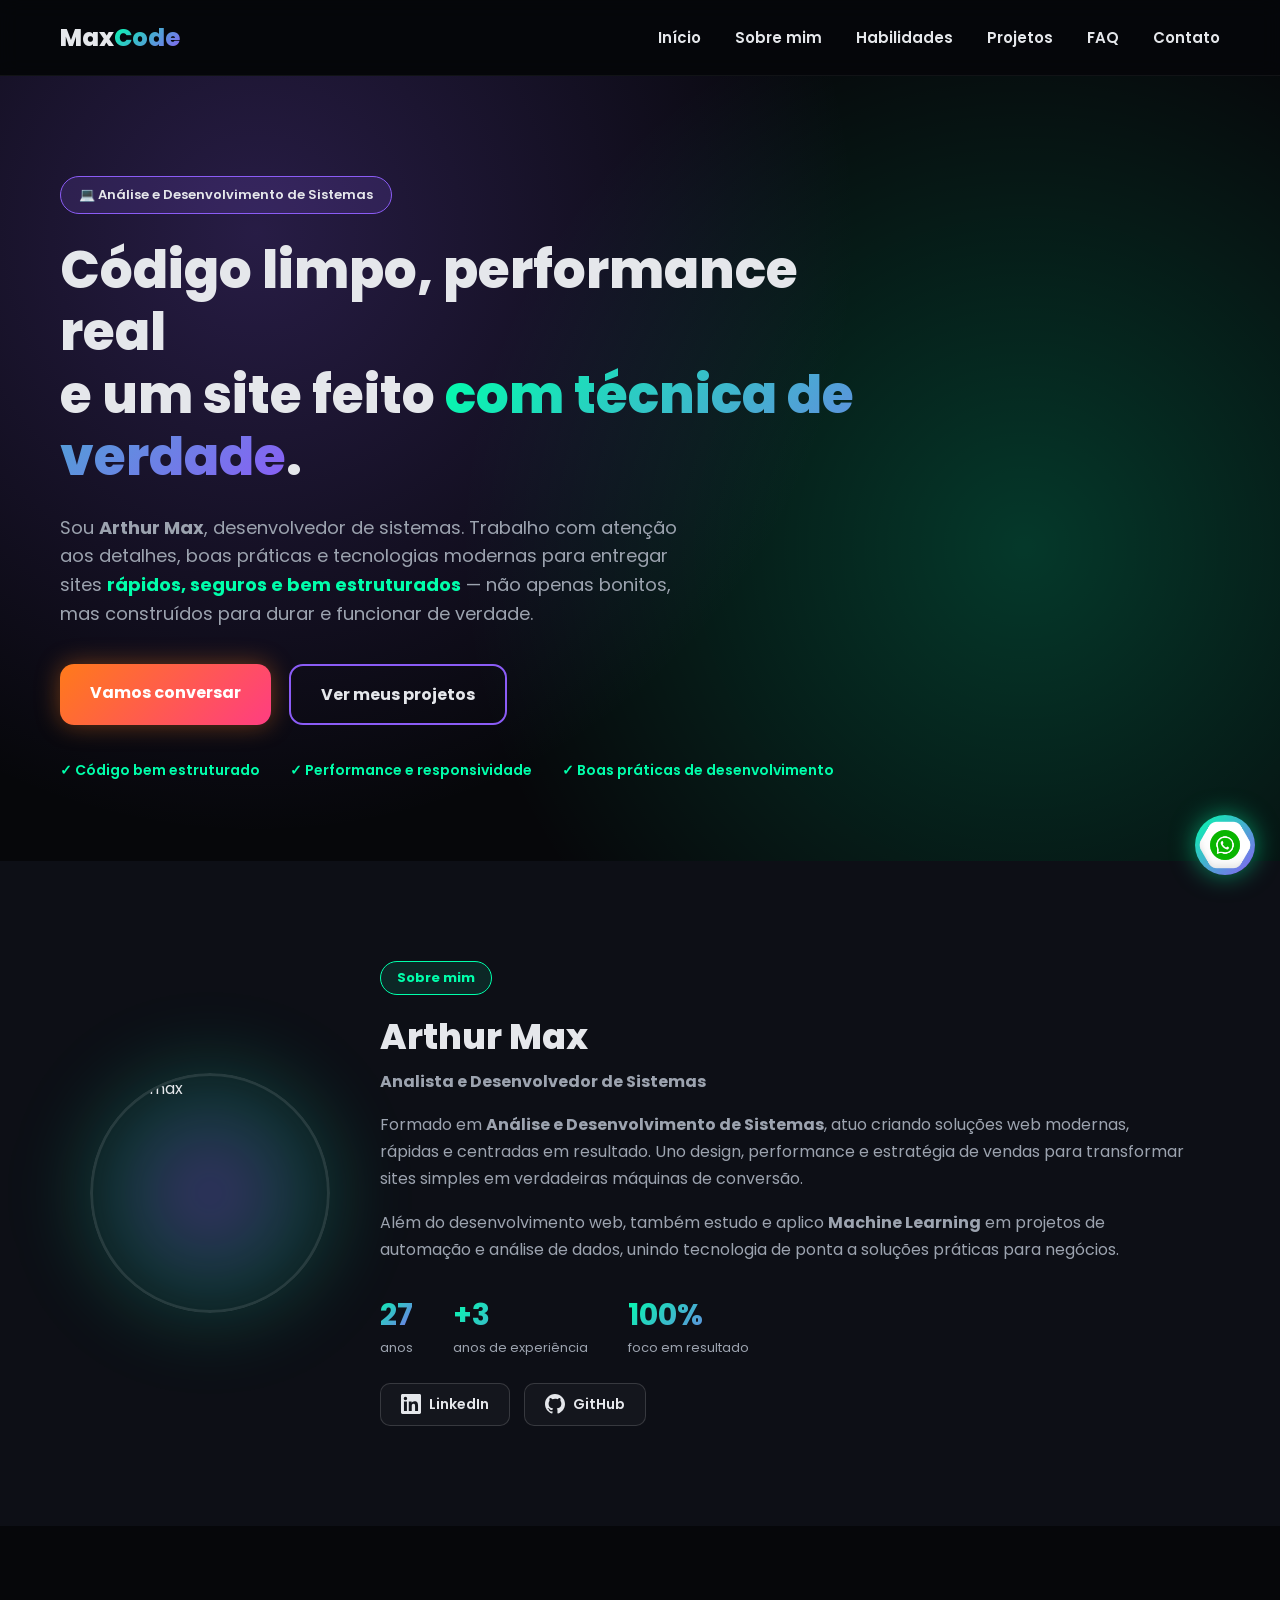
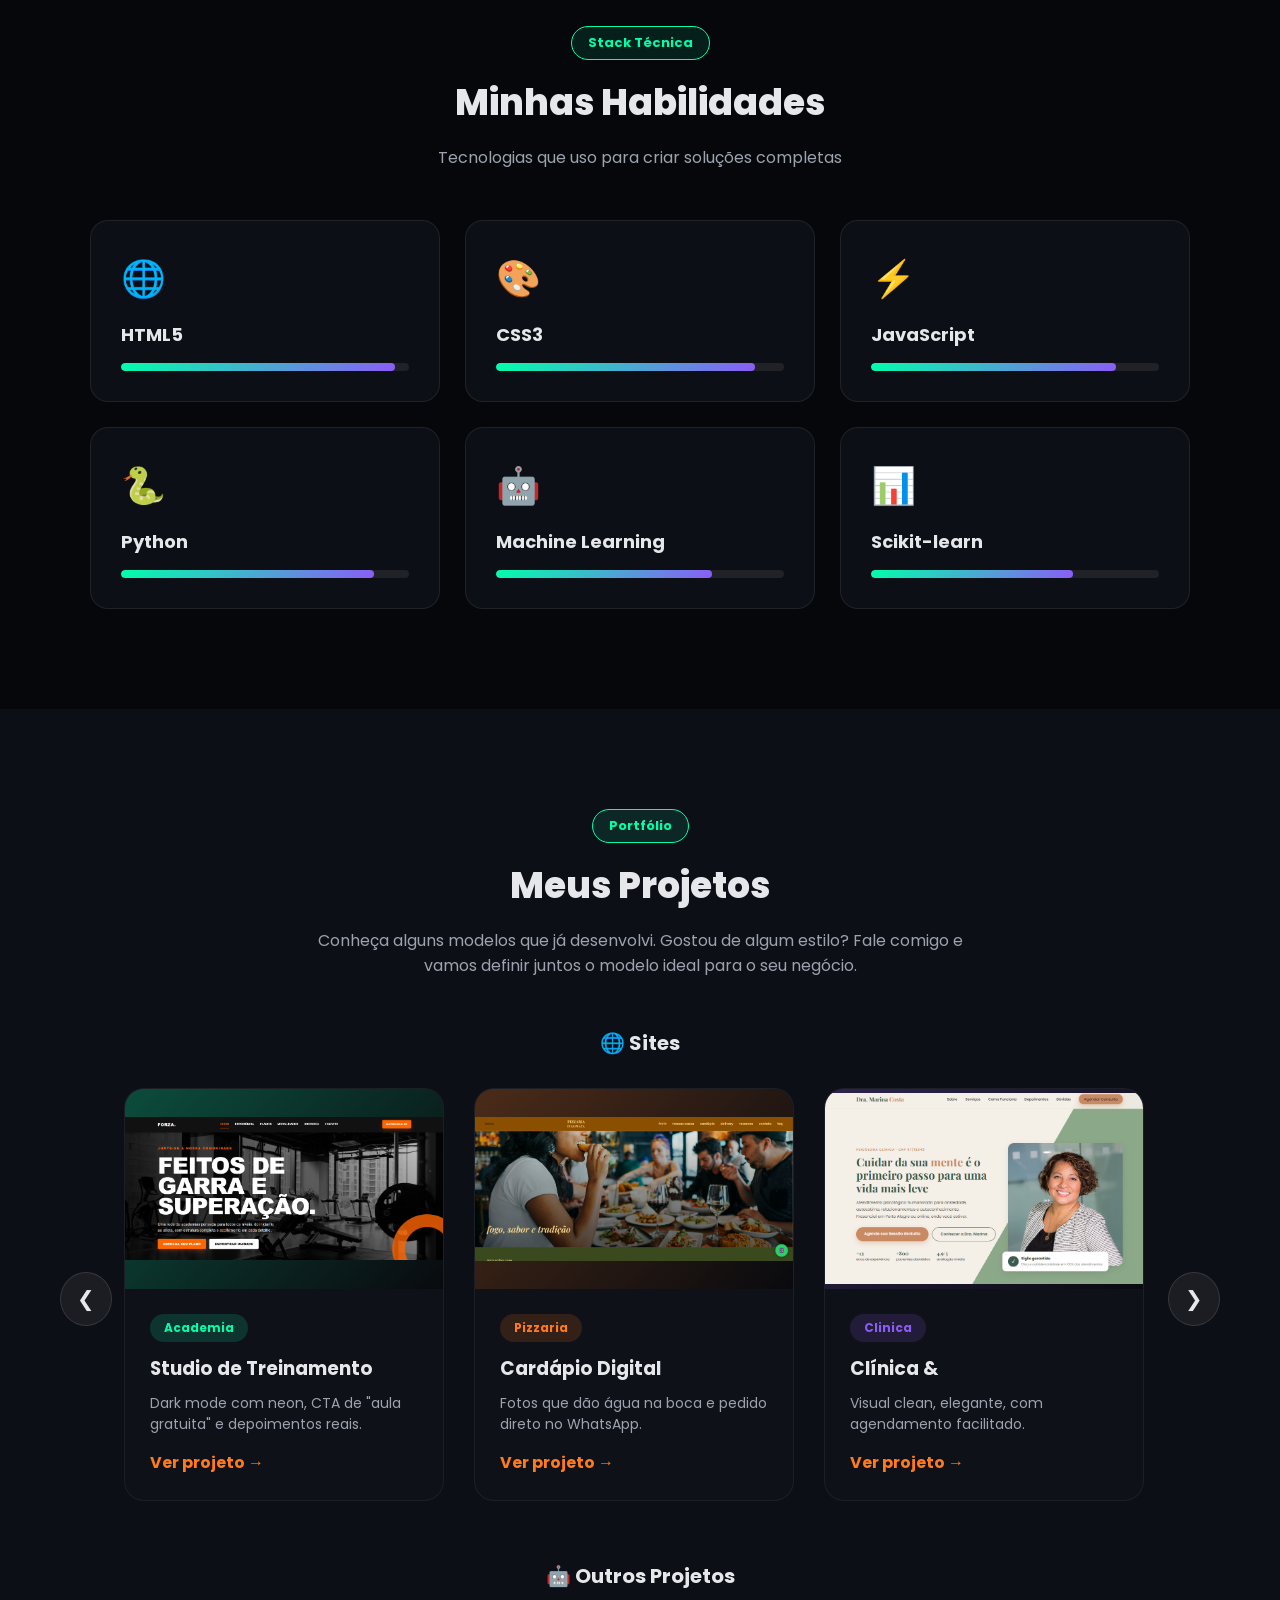
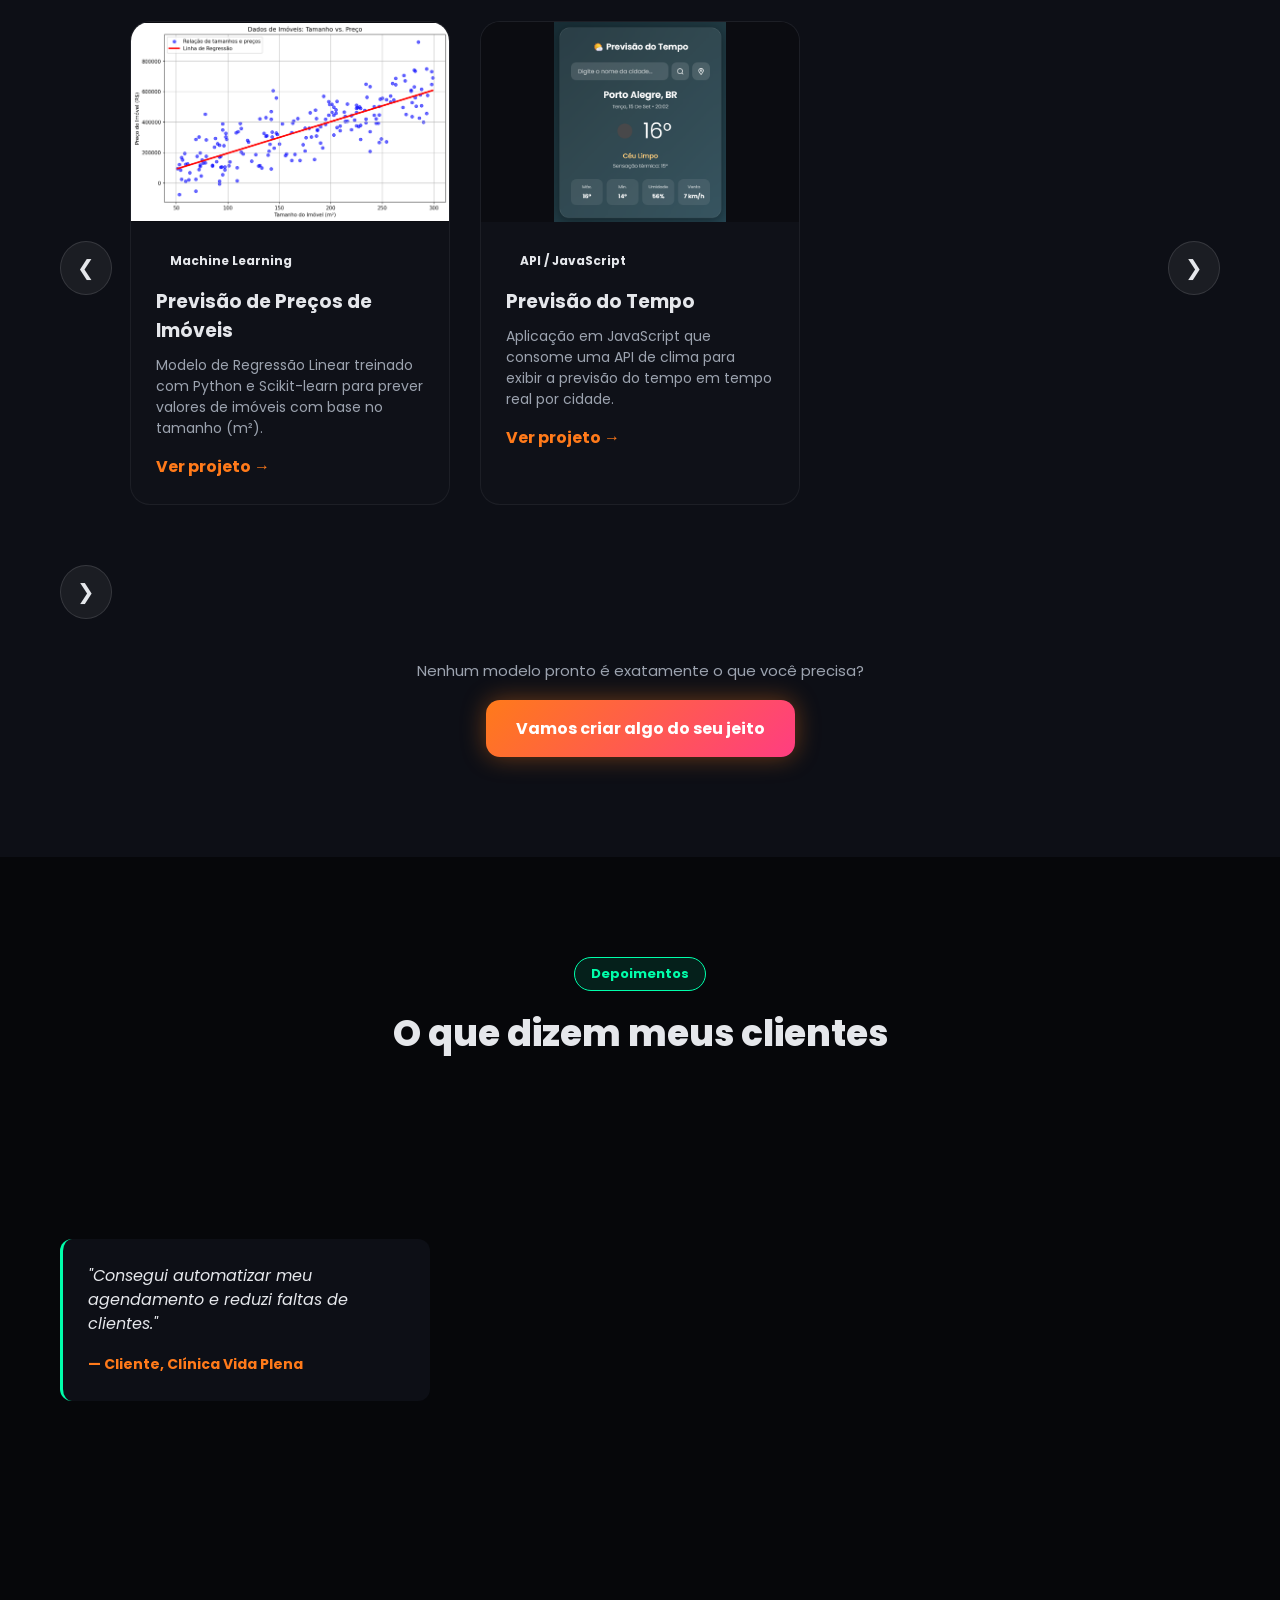
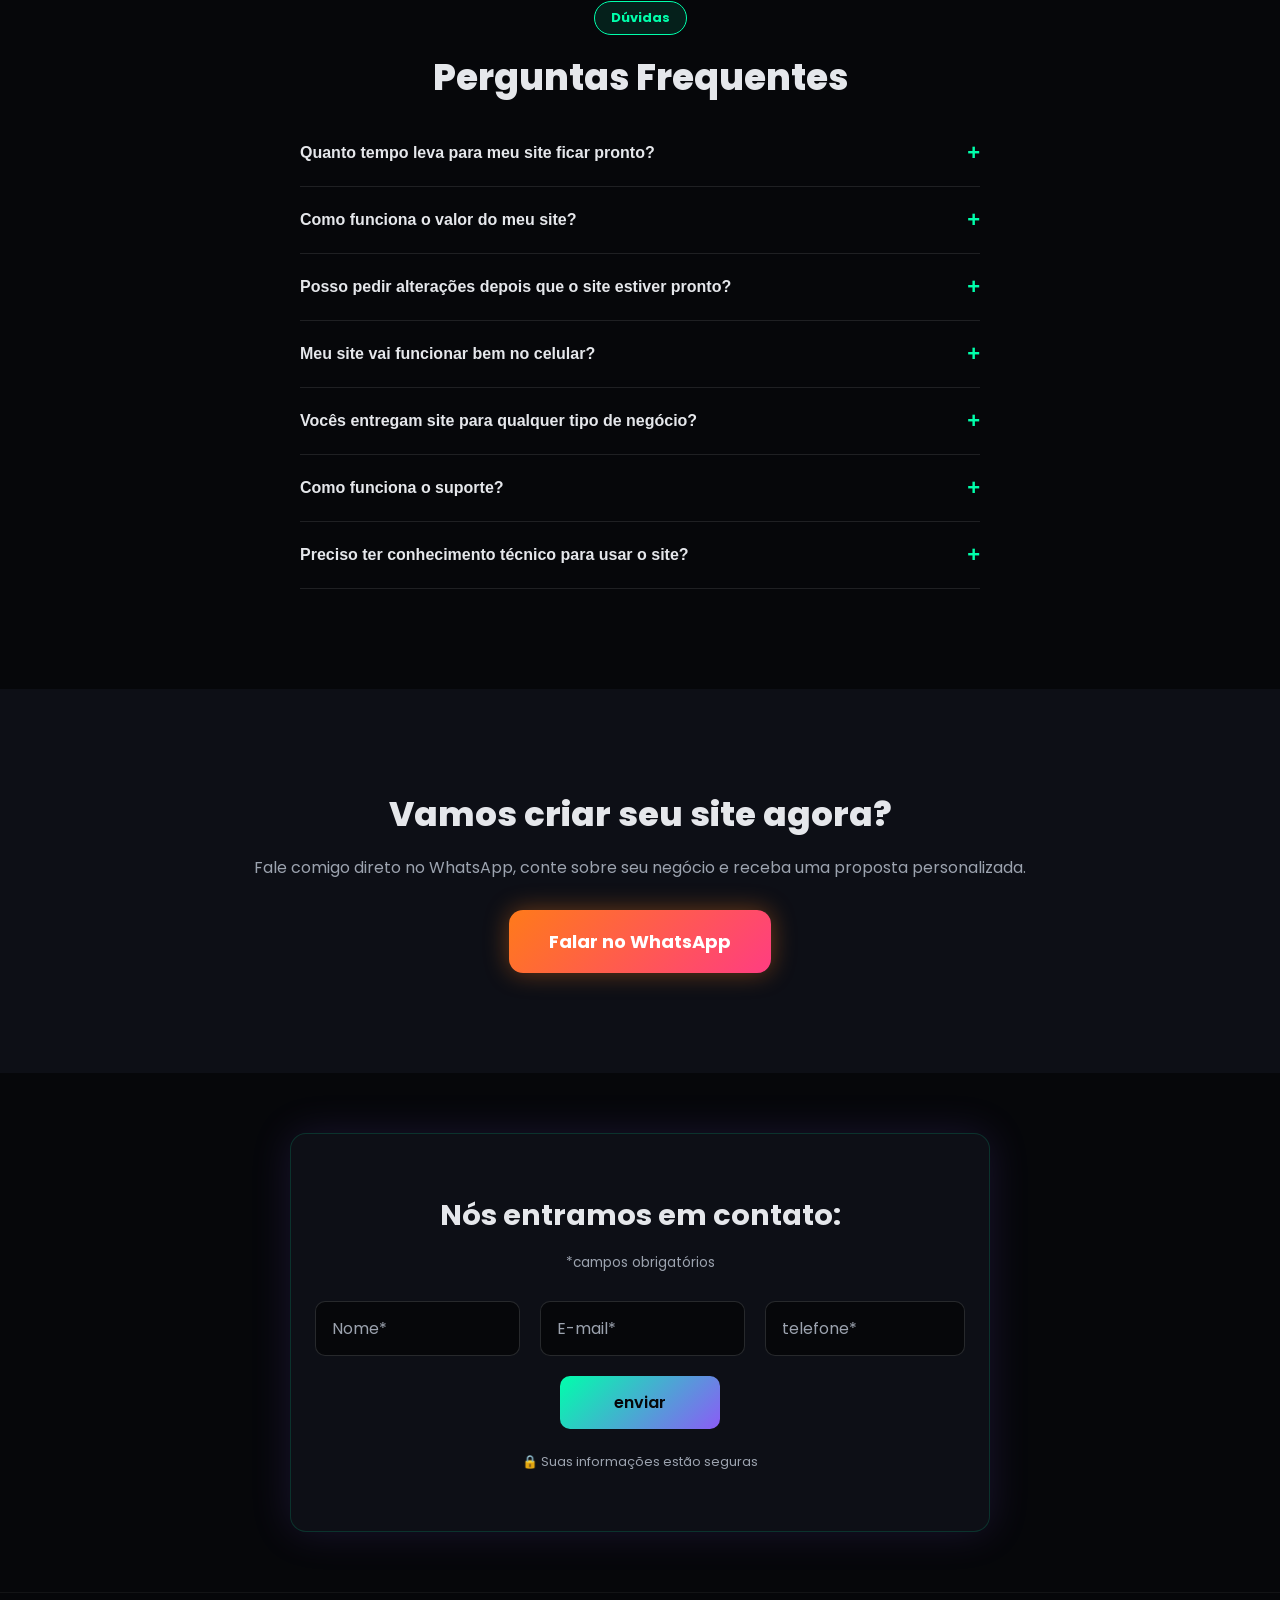
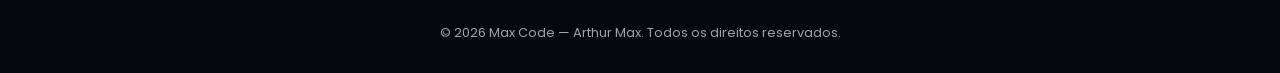
==== commit fe4ef565: "newatt" ====
--- a/index.html
+++ b/index.html
@@ -181,15 +181,25 @@
       </div>
 
       <div class="card-projeto">
-        <div class="card-banner banner-purple">💇</div>
+        <div class="card-banner banner-purple"><img src="clinica/img/imagemclinica.png" alt=""></div>
         <div class="card-body">
-          <span class="pill pill-purple">Salão de Beleza</span>
-          <h3>Clínica &amp; Estética</h3>
+          <span class="pill pill-purple">Clinica</span>
+          <h3>Clínica &amp; </h3>
           <p>Visual clean, elegante, com agendamento facilitado.</p>
-          <a href="#contato" class="link-cta">Falar sobre esse modelo →</a>
+          <a href="clinica/index.html" class="link-cta">Ver projeto →</a>
         </div>
       </div>
 
+
+      <div class="card-projeto">
+        <div class="card-banner banner-purple"><img src="advocacia/img/imgadovacia.png" alt=""></div>
+        <div class="card-body">
+          <span class="pill pill-purple">escritorio</span>
+          <h3>Advocacia &amp; </h3>
+          <p>escritorio de Advocacia </p>
+          <a href="advocacia/index.html" class="link-cta">Ver projeto →</a>
+        </div>
+      </div>
       <!-- Adicione novos SITES aqui, seguindo o mesmo padrão de .card-projeto -->
 
     </div>
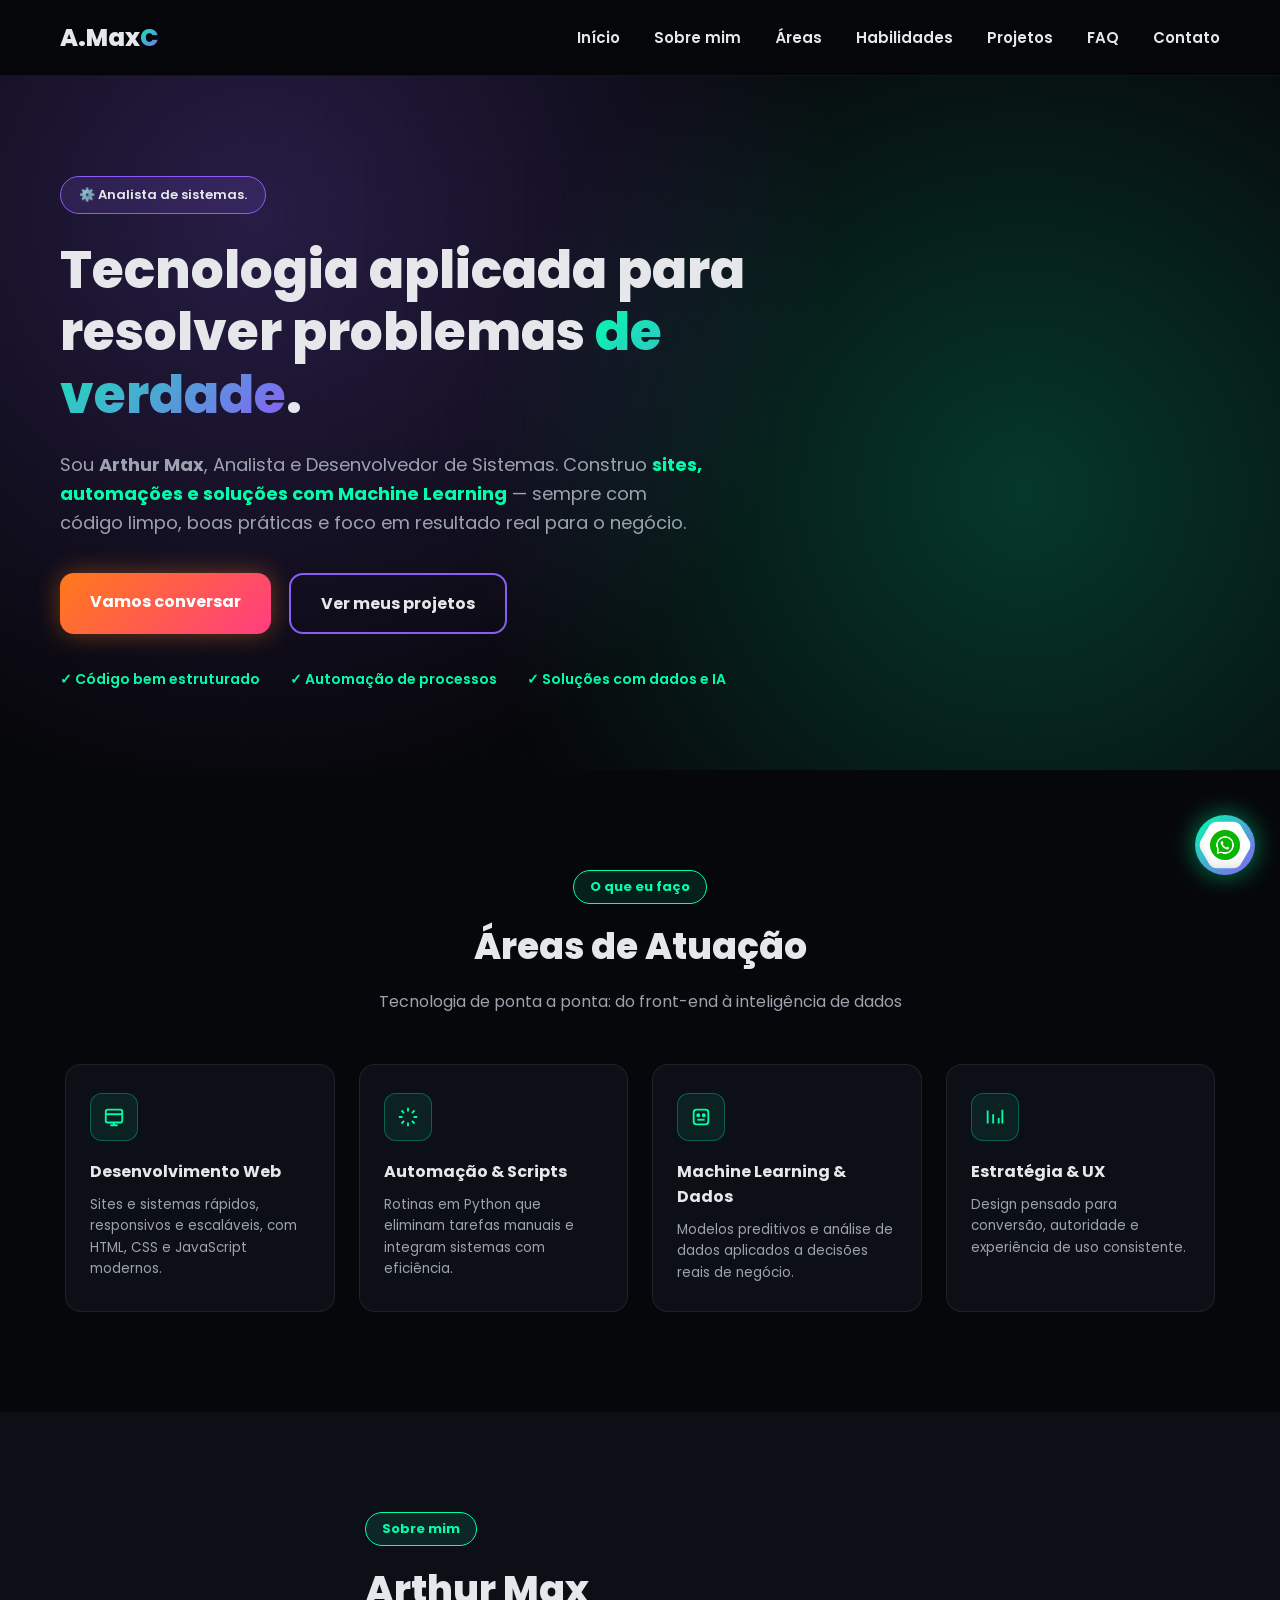
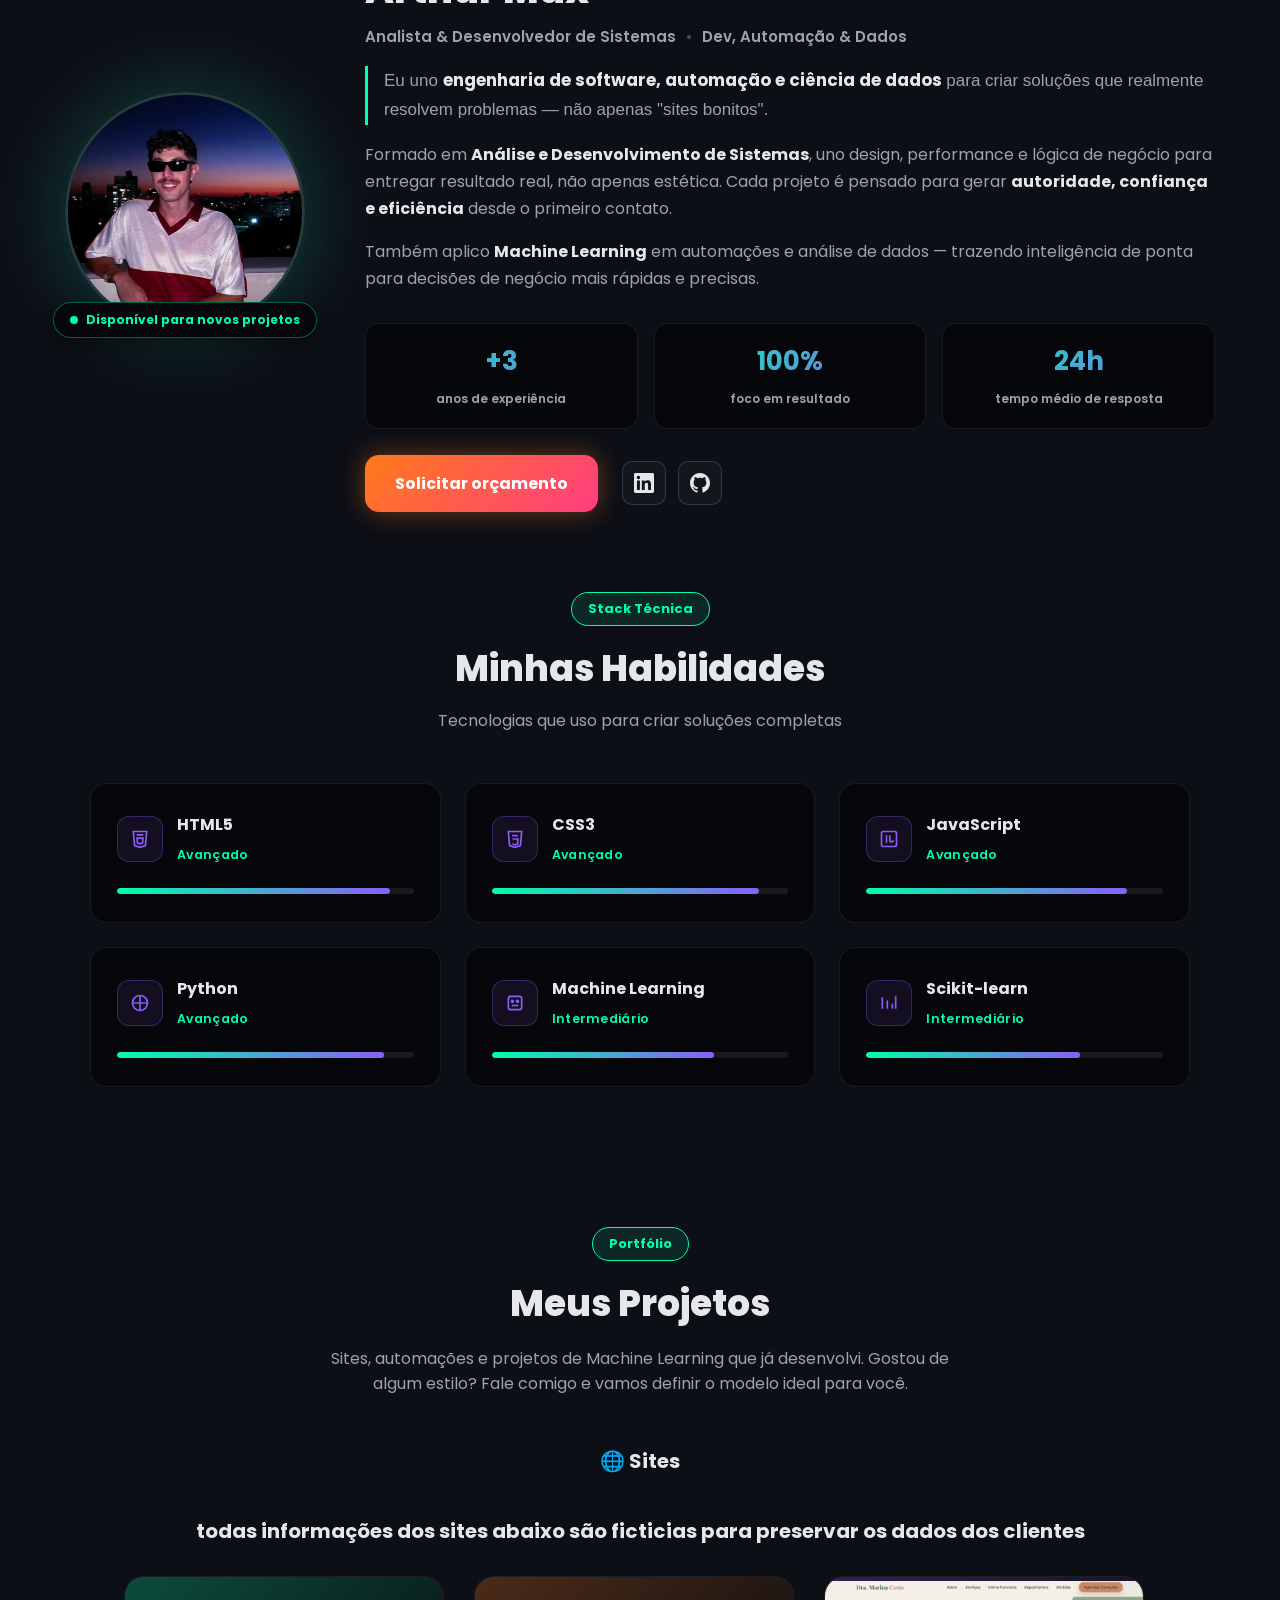
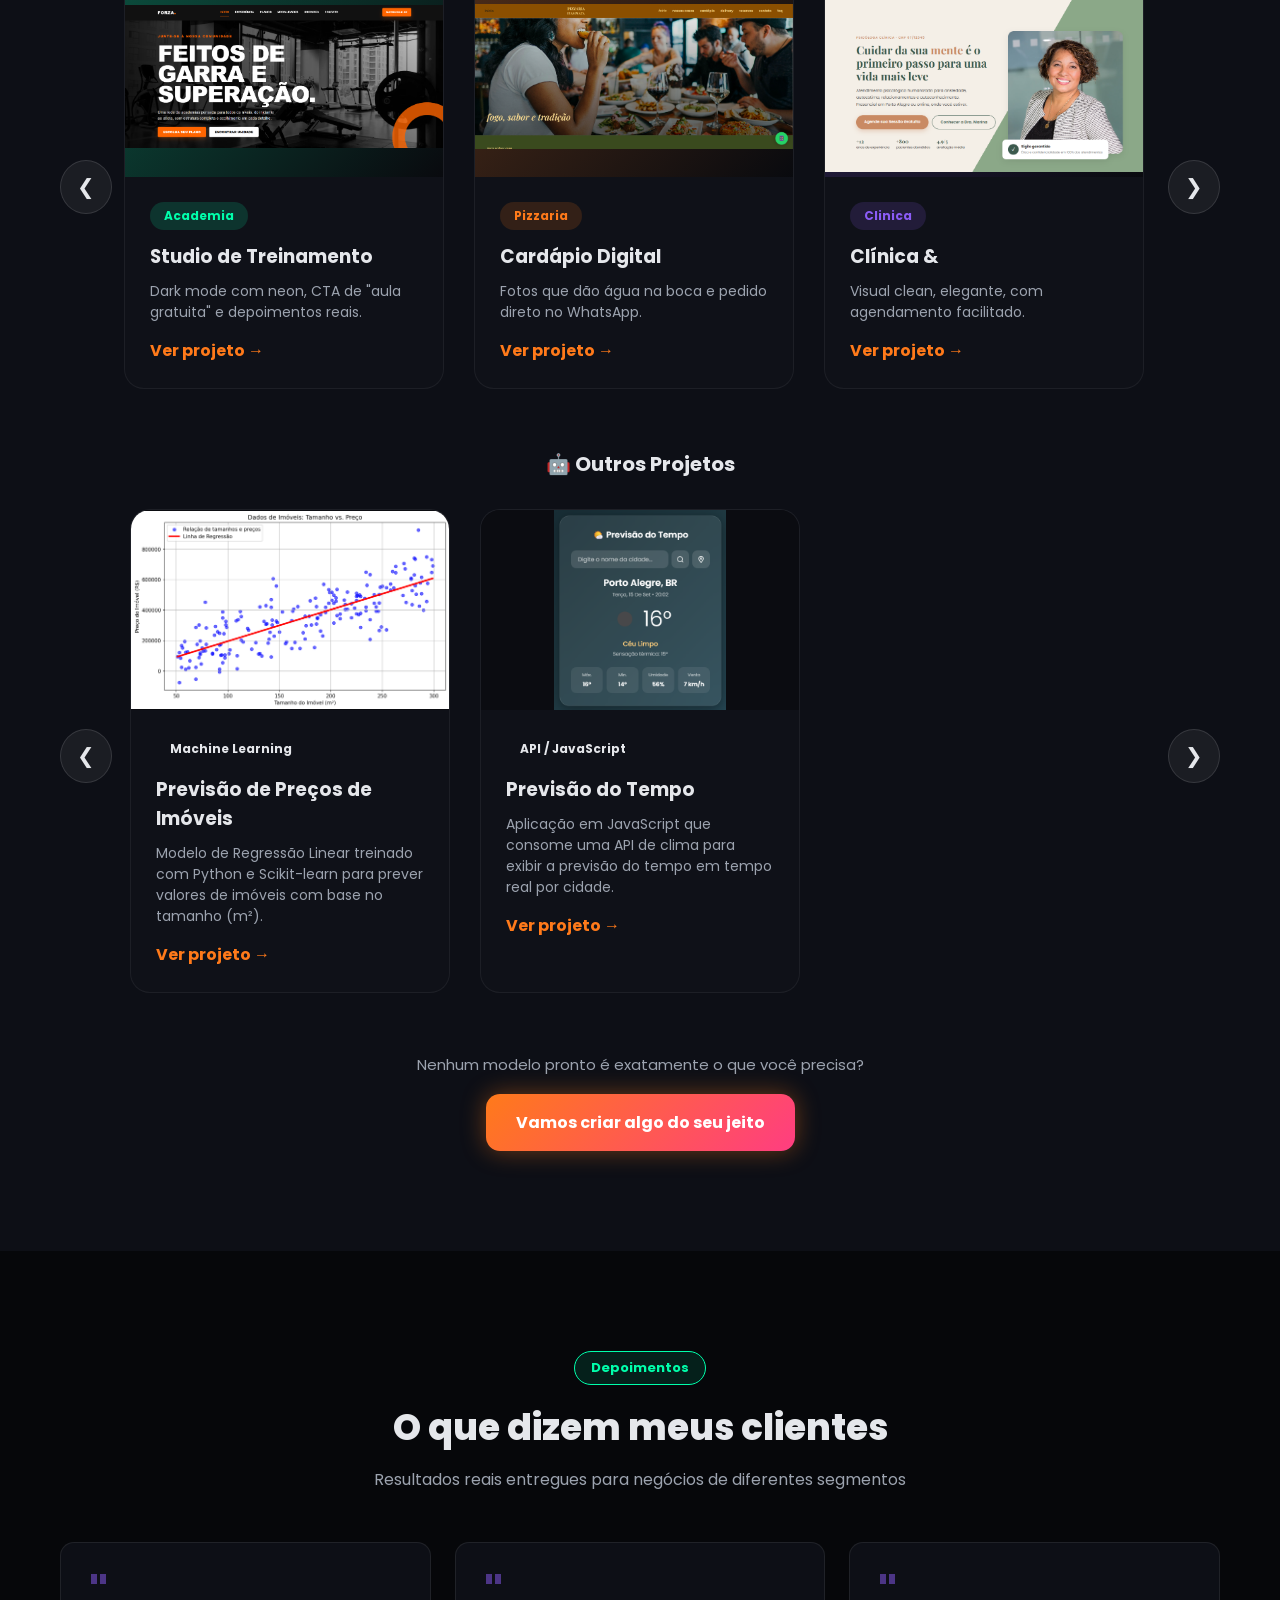
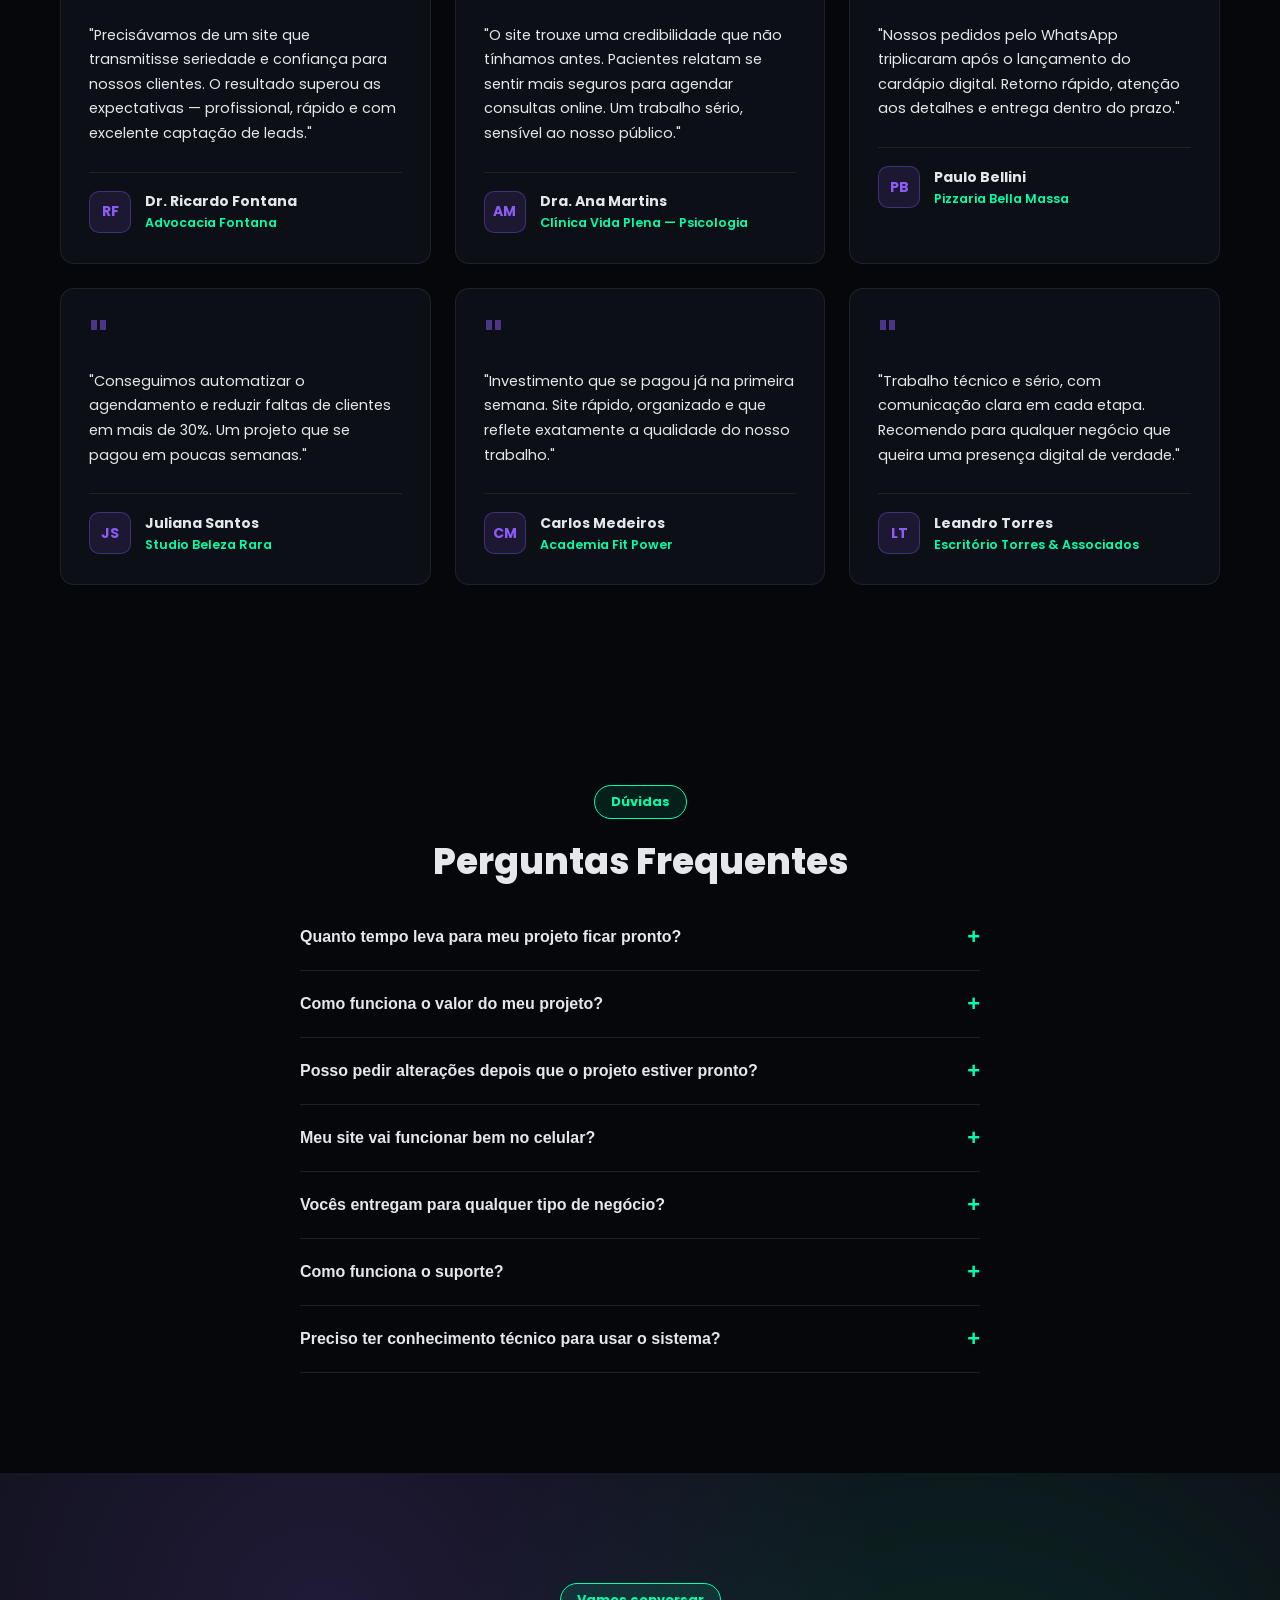
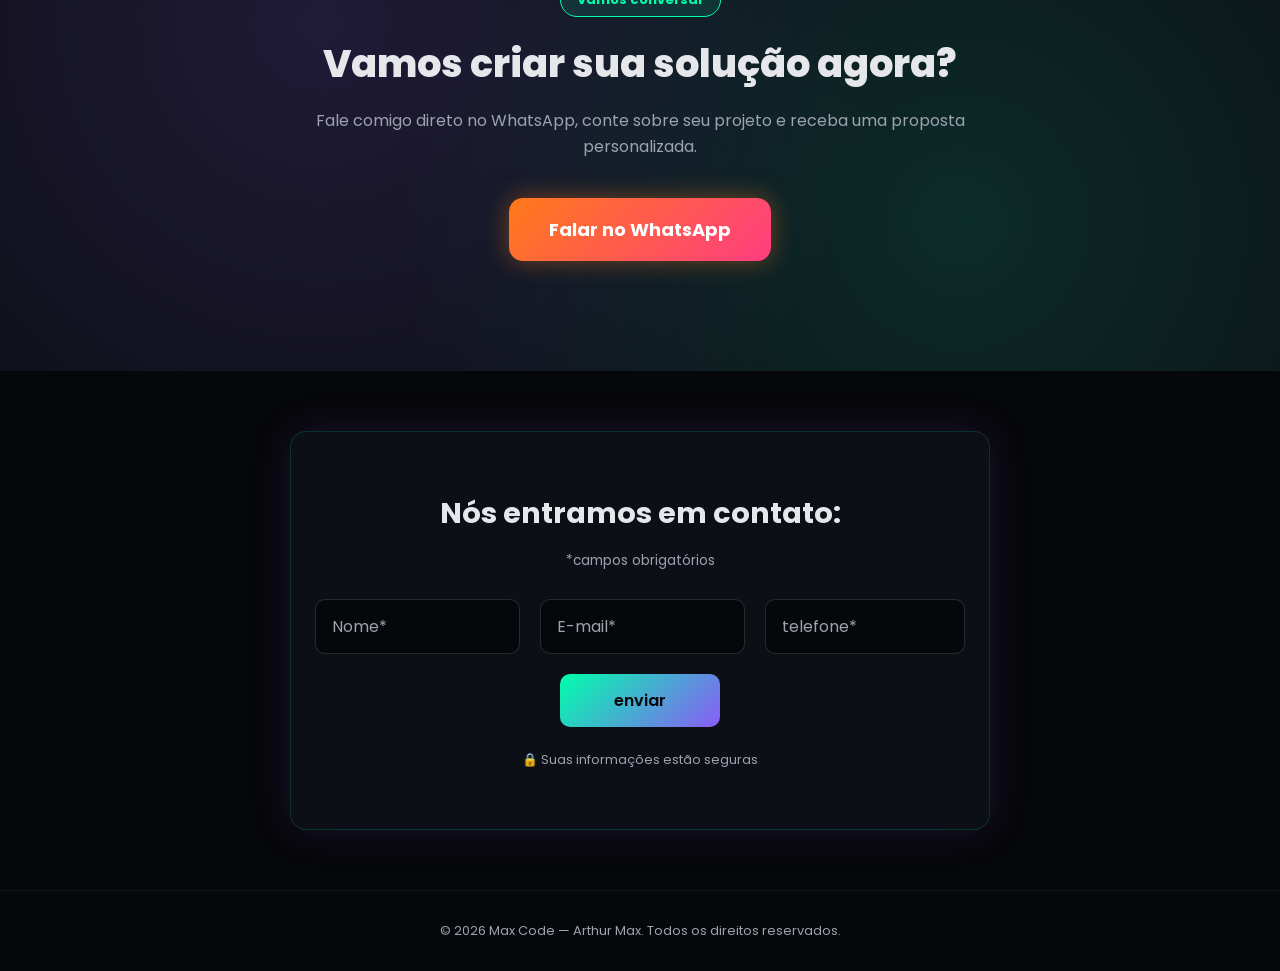
==== commit f643ce6e: "newatt" ====
--- a/index.html
+++ b/index.html
@@ -3,7 +3,7 @@
 <head>
 <meta charset="UTF-8">
 <meta name="viewport" content="width=device-width, initial-scale=1.0">
-<title>Max Code | Sites que vendem de verdade</title>
+<title>Arthur Max | Desenvolvedor de Sistemas & Soluções em Tecnologia</title>
 <link rel="stylesheet" href="style.css">
 <script src="script.js" defer></script>
 
@@ -14,10 +14,11 @@
 
 <!-- ===== HEADER ===== -->
 <header class="header">
-  <div class="logo">Max<span>Code</span></div>
+  <div class="logo">A.Max<span>C</span></div>
   <nav class="nav">
     <a href="#inicio">Início</a>
     <a href="#sobre">Sobre mim</a>
+    <a href="#areas">Áreas</a>
     <a href="#habilidades">Habilidades</a>
     <a href="#projetos">Projetos</a>
     <a href="#faq">FAQ</a>
@@ -29,14 +30,14 @@
 <!-- ===== HERO ===== -->
 <section class="hero" id="inicio">
   <div class="hero-bg"></div>
+  <div class="hero-grid"></div>
   <div class="hero-content">
-    <span class="badge">💻 Análise e Desenvolvimento de Sistemas</span>
-    <h1>Código limpo, performance real<br>e um site feito <span class="grad-text">com técnica de verdade</span>.</h1>
+    <span class="badge">⚙️ Analista de sistemas.</span>
+    <h1>Tecnologia aplicada para<br>resolver problemas <span class="grad-text">de verdade</span>.</h1>
     <p class="hero-text">
-      Sou <strong>Arthur Max</strong>, desenvolvedor de sistemas. Trabalho com
-      atenção aos detalhes, boas práticas e tecnologias modernas para
-      entregar sites <strong class="highlight">rápidos, seguros e bem estruturados</strong> —
-      não apenas bonitos, mas construídos para durar e funcionar de verdade.
+      Sou <strong>Arthur Max</strong>, Analista e Desenvolvedor de Sistemas. Construo
+      <strong class="highlight">sites, automações e soluções com Machine Learning</strong>
+      — sempre com código limpo, boas práticas e foco em resultado real para o negócio.
     </p>
     <div class="hero-buttons">
       <a href="#contato" class="btn btn-primary">Vamos conversar</a>
@@ -44,101 +45,206 @@
     </div>
     <div class="hero-checks">
       <span>✓ Código bem estruturado</span>
-      <span>✓ Performance e responsividade</span>
-      <span>✓ Boas práticas de desenvolvimento</span>
-    </div>
-  </div>
-</section>
-
+      <span>✓ Automação de processos</span>
+      <span>✓ Soluções com dados e IA</span>
+    </div>
+  </div>
+</section>
+
+<!-- ===== ÁREAS DE ATUAÇÃO ===== -->
+<section class="areas" id="areas">
+  <span class="tag center">O que eu faço</span>
+  <h2 class="center">Áreas de Atuação</h2>
+  <p class="subtitle center">Tecnologia de ponta a ponta: do front-end à inteligência de dados</p>
+
+  <div class="areas-grid">
+    <div class="area-card">
+      <div class="area-icon">
+        <svg width="22" height="22" viewBox="0 0 24 24" fill="none" stroke="currentColor" stroke-width="2"><rect x="3" y="4" width="18" height="14" rx="2"/><path d="M3 9h18M8 21h8M12 18v3"/></svg>
+      </div>
+      <h4>Desenvolvimento Web</h4>
+      <p>Sites e sistemas rápidos, responsivos e escaláveis, com HTML, CSS e JavaScript modernos.</p>
+    </div>
+
+    <div class="area-card">
+      <div class="area-icon">
+        <svg width="22" height="22" viewBox="0 0 24 24" fill="none" stroke="currentColor" stroke-width="2"><path d="M12 2v4M12 18v4M4.9 4.9l2.8 2.8M16.3 16.3l2.8 2.8M2 12h4M18 12h4M4.9 19.1l2.8-2.8M16.3 7.7l2.8-2.8"/></svg>
+      </div>
+      <h4>Automação & Scripts</h4>
+      <p>Rotinas em Python que eliminam tarefas manuais e integram sistemas com eficiência.</p>
+    </div>
+
+    <div class="area-card">
+      <div class="area-icon">
+        <svg width="22" height="22" viewBox="0 0 24 24" fill="none" stroke="currentColor" stroke-width="2"><rect x="4" y="4" width="16" height="16" rx="3"/><circle cx="9" cy="10" r="1.2" fill="currentColor"/><circle cx="15" cy="10" r="1.2" fill="currentColor"/><path d="M8 15h8"/></svg>
+      </div>
+      <h4>Machine Learning & Dados</h4>
+      <p>Modelos preditivos e análise de dados aplicados a decisões reais de negócio.</p>
+    </div>
+
+    <div class="area-card">
+      <div class="area-icon">
+        <svg width="22" height="22" viewBox="0 0 24 24" fill="none" stroke="currentColor" stroke-width="2"><path d="M4 19V5M10 19V9M16 19v-6M20 19V4"/></svg>
+      </div>
+      <h4>Estratégia & UX</h4>
+      <p>Design pensado para conversão, autoridade e experiência de uso consistente.</p>
+    </div>
+  </div>
+</section>
 
 <!-- ===== SOBRE MIM ===== -->
 <section class="sobre" id="sobre">
   <div class="sobre-container">
+
     <div class="sobre-img">
       <div class="sobre-img-glow"></div>
-      <div class="foto-placeholder"><img src="codemax.png" alt="codemax"></div>
-    </div>
+      <div class="foto-placeholder"><img src="codemax.png" alt="Arthur Max - Desenvolvedor de Sistemas"></div>
+      <span class="status-badge"><span class="status-dot"></span> Disponível para novos projetos</span>
+    </div>
+
     <div class="sobre-texto">
       <span class="tag">Sobre mim</span>
       <h2>Arthur Max</h2>
-      <p class="cargo">Analista e Desenvolvedor de Sistemas</p>
+      <p class="cargo">Analista &amp; Desenvolvedor de Sistemas <span class="cargo-sep">•</span> Dev, Automação & Dados</p>
+
+      <p class="sobre-lead">
+        Eu uno <strong>engenharia de software, automação e ciência de dados</strong> para
+        criar soluções que realmente resolvem problemas — não apenas "sites bonitos".
+      </p>
+
       <p>
-        Formado em <strong>Análise e Desenvolvimento de Sistemas</strong>,
-        atuo criando soluções web modernas, rápidas e centradas em
-        resultado. Uno design, performance e estratégia de vendas para
-        transformar sites simples em verdadeiras máquinas de conversão.
+        Formado em <strong>Análise e Desenvolvimento de Sistemas</strong>, uno
+        design, performance e lógica de negócio para entregar resultado real, não
+        apenas estética. Cada projeto é pensado para gerar
+        <strong>autoridade, confiança e eficiência</strong> desde o primeiro contato.
       </p>
       <p>
-        Além do desenvolvimento web, também estudo e aplico
-        <strong>Machine Learning</strong> em projetos de automação e análise
-        de dados, unindo tecnologia de ponta a soluções práticas para
-        negócios.
+        Também aplico <strong>Machine Learning</strong> em automações e análise de
+        dados — trazendo inteligência de ponta para decisões de negócio mais
+        rápidas e precisas.
       </p>
+
       <div class="sobre-stats">
-        <div><strong>27</strong><span>anos</span></div>
-        <div><strong>+3</strong><span>anos de experiência</span></div>
-        <div><strong>100%</strong><span>foco em resultado</span></div>
-      </div>
-
-      <!-- ===== REDES SOCIAIS ===== -->
-      <div class="sobre-social">
-        <a href="https://www.linkedin.com/in/arthur-max-45430926a/" target="_blank" rel="noopener noreferrer" class="social-btn">
-          <svg viewBox="0 0 24 24" fill="currentColor" width="20" height="20">
-            <path d="M20.447 20.452h-3.554v-5.569c0-1.328-.027-3.037-1.852-3.037-1.853 0-2.136 1.445-2.136 2.939v5.667H9.351V9h3.414v1.561h.046c.477-.9 1.637-1.85 3.37-1.85 3.601 0 4.267 2.37 4.267 5.455v6.286zM5.337 7.433a2.062 2.062 0 1 1 0-4.124 2.062 2.062 0 0 1 0 4.124zM7.114 20.452H3.56V9h3.554v11.452zM22.225 0H1.771C.792 0 0 .774 0 1.729v20.542C0 23.227.792 24 1.771 24h20.451C23.2 24 24 23.227 24 22.271V1.729C24 .774 23.2 0 22.222 0h.003z"/>
-          </svg>
-          <span>LinkedIn</span>
-        </a>
-
-        <a href="https://github.com/Arthurmax9" target="_blank" rel="noopener noreferrer" class="social-btn">
-          <svg viewBox="0 0 24 24" fill="currentColor" width="20" height="20">
-            <path d="M12 0C5.37 0 0 5.37 0 12c0 5.302 3.438 9.8 8.207 11.387.6.11.793-.26.793-.577 0-.286-.01-1.04-.016-2.04-3.338.726-4.042-1.61-4.042-1.61-.546-1.387-1.333-1.756-1.333-1.756-1.09-.745.083-.73.083-.73 1.205.085 1.84 1.237 1.84 1.237 1.07 1.834 2.81 1.304 3.494.997.108-.775.42-1.305.763-1.605-2.665-.303-5.466-1.332-5.466-5.93 0-1.31.468-2.382 1.235-3.222-.123-.303-.535-1.523.117-3.176 0 0 1.008-.322 3.302 1.23a11.5 11.5 0 0 1 3.003-.404c1.02.005 2.047.138 3.003.404 2.293-1.552 3.3-1.23 3.3-1.23.653 1.653.241 2.873.118 3.176.77.84 1.233 1.912 1.233 3.222 0 4.61-2.807 5.624-5.48 5.92.43.372.814 1.103.814 2.222 0 1.606-.014 2.898-.014 3.293 0 .32.192.694.8.576C20.565 21.795 24 17.298 24 12c0-6.63-5.373-12-12-12z"/>
-          </svg>
-          <span>GitHub</span>
-        </a>
-      </div>
-      <!-- ===== FIM REDES SOCIAIS ===== -->
-
-    </div>
-  </div>
-</section>
-
+        <div class="stat-card">
+          <strong>+3</strong>
+          <span>anos de experiência</span>
+        </div>
+        <div class="stat-card">
+          <strong>100%</strong>
+          <span>foco em resultado</span>
+        </div>
+        <div class="stat-card">
+          <strong>24h</strong>
+          <span>tempo médio de resposta</span>
+        </div>
+      </div>
+
+      <div class="sobre-actions">
+        <a href="#contato" class="btn btn-primary">Solicitar orçamento</a>
+
+        <div class="sobre-social">
+          <a href="https://www.linkedin.com/in/arthur-max-45430926a/" target="_blank" rel="noopener noreferrer" class="social-btn" aria-label="LinkedIn">
+            <svg viewBox="0 0 24 24" fill="currentColor" width="20" height="20">
+              <path d="M20.447 20.452h-3.554v-5.569c0-1.328-.027-3.037-1.852-3.037-1.853 0-2.136 1.445-2.136 2.939v5.667H9.351V9h3.414v1.561h.046c.477-.9 1.637-1.85 3.37-1.85 3.601 0 4.267 2.37 4.267 5.455v6.286zM5.337 7.433a2.062 2.062 0 1 1 0-4.124 2.062 2.062 0 0 1 0 4.124zM7.114 20.452H3.56V9h3.554v11.452zM22.225 0H1.771C.792 0 0 .774 0 1.729v20.542C0 23.227.792 24 1.771 24h20.451C23.2 24 24 23.227 24 22.271V1.729C24 .774 23.2 0 22.222 0h.003z"/>
+            </svg>
+          </a>
+          <a href="https://github.com/Arthurmax9" target="_blank" rel="noopener noreferrer" class="social-btn" aria-label="GitHub">
+            <svg viewBox="0 0 24 24" fill="currentColor" width="20" height="20">
+              <path d="M12 0C5.37 0 0 5.37 0 12c0 5.302 3.438 9.8 8.207 11.387.6.11.793-.26.793-.577 0-.286-.01-1.04-.016-2.04-3.338.726-4.042-1.61-4.042-1.61-.546-1.387-1.333-1.756-1.333-1.756-1.09-.745.083-.73.083-.73 1.205.085 1.84 1.237 1.84 1.237 1.07 1.834 2.81 1.304 3.494.997.108-.775.42-1.305.763-1.605-2.665-.303-5.466-1.332-5.466-5.93 0-1.31.468-2.382 1.235-3.222-.123-.303-.535-1.523.117-3.176 0 0 1.008-.322 3.302 1.23a11.5 11.5 0 0 1 3.003-.404c1.02.005 2.047.138 3.003.404 2.293-1.552 3.3-1.23 3.3-1.23.653 1.653.241 2.873.118 3.176.77.84 1.233 1.912 1.233 3.222 0 4.61-2.807 5.624-5.48 5.92.43.372.814 1.103.814 2.222 0 1.606-.014 2.898-.014 3.293 0 .32.192.694.8.576C20.565 21.795 24 17.298 24 12c0-6.63-5.373-12-12-12z"/>
+            </svg>
+          </a>
+        </div>
+      </div>
+
+    </div>
+  </div>
+</section>
 
 <!-- ===== HABILIDADES ===== -->
-<section class="habilidades" id="habilidades">
-  <span class="tag center">Stack Técnica</span>
-  <h2 class="center">Minhas Habilidades</h2>
-  <p class="subtitle center">Tecnologias que uso para criar soluções completas</p>
+<section class="skills" id="habilidades">
+  <div class="skills-head">
+    <span class="tag center">Stack Técnica</span>
+    <h2 class="center">Minhas Habilidades</h2>
+    <p class="subtitle center">Tecnologias que uso para criar soluções completas</p>
+  </div>
 
   <div class="skills-grid">
     <div class="skill-card">
-      <div class="skill-icon">🌐</div>
-      <h3>HTML5</h3>
-      <div class="bar"><span style="width:95%"></span></div>
-    </div>
+      <div class="skill-top">
+        <div class="skill-icon">
+          <svg width="20" height="20" viewBox="0 0 24 24" fill="none" stroke="currentColor" stroke-width="2"><path d="M4 3h16l-1.5 17L12 22l-6.5-2L4 3z"/><path d="M8 7h8M8.5 11h7l-.3 5.5L12 18l-3.2-1.5L8.5 11z"/></svg>
+        </div>
+        <div>
+          <h4>HTML5</h4>
+          <span class="skill-level">Avançado</span>
+        </div>
+      </div>
+      <div class="skill-bar"><div class="skill-fill" style="width:92%"></div></div>
+    </div>
+
     <div class="skill-card">
-      <div class="skill-icon">🎨</div>
-      <h3>CSS3</h3>
-      <div class="bar"><span style="width:90%"></span></div>
-    </div>
+      <div class="skill-top">
+        <div class="skill-icon">
+          <svg width="20" height="20" viewBox="0 0 24 24" fill="none" stroke="currentColor" stroke-width="2"><path d="M4 3h16l-1.5 17L12 22l-6.5-2L4 3z"/><path d="M8.5 8h7M9 12h6.5l-.4 6-3.1 1-3.1-1"/></svg>
+        </div>
+        <div>
+          <h4>CSS3</h4>
+          <span class="skill-level">Avançado</span>
+        </div>
+      </div>
+      <div class="skill-bar"><div class="skill-fill" style="width:90%"></div></div>
+    </div>
+
     <div class="skill-card">
-      <div class="skill-icon">⚡</div>
-      <h3>JavaScript</h3>
-      <div class="bar"><span style="width:85%"></span></div>
-    </div>
+      <div class="skill-top">
+        <div class="skill-icon">
+          <svg width="20" height="20" viewBox="0 0 24 24" fill="none" stroke="currentColor" stroke-width="2"><rect x="3" y="3" width="18" height="18" rx="2"/><path d="M9 16.5v-9M13 7.5v6a2 2 0 1 0 4 0"/></svg>
+        </div>
+        <div>
+          <h4>JavaScript</h4>
+          <span class="skill-level">Avançado</span>
+        </div>
+      </div>
+      <div class="skill-bar"><div class="skill-fill" style="width:88%"></div></div>
+    </div>
+
     <div class="skill-card">
-      <div class="skill-icon">🐍</div>
-      <h3>Python</h3>
-      <div class="bar"><span style="width:88%"></span></div>
-    </div>
+      <div class="skill-top">
+        <div class="skill-icon">
+          <svg width="20" height="20" viewBox="0 0 24 24" fill="none" stroke="currentColor" stroke-width="2"><circle cx="12" cy="12" r="9"/><path d="M12 3v18M3 12h18"/></svg>
+        </div>
+        <div>
+          <h4>Python</h4>
+          <span class="skill-level">Avançado</span>
+        </div>
+      </div>
+      <div class="skill-bar"><div class="skill-fill" style="width:90%"></div></div>
+    </div>
+
     <div class="skill-card">
-      <div class="skill-icon">🤖</div>
-      <h3>Machine Learning</h3>
-      <div class="bar"><span style="width:75%"></span></div>
-    </div>
+      <div class="skill-top">
+        <div class="skill-icon">
+          <svg width="20" height="20" viewBox="0 0 24 24" fill="none" stroke="currentColor" stroke-width="2"><rect x="4" y="4" width="16" height="16" rx="3"/><circle cx="9" cy="10" r="1.2" fill="currentColor"/><circle cx="15" cy="10" r="1.2" fill="currentColor"/><path d="M8 15h8"/></svg>
+        </div>
+        <div>
+          <h4>Machine Learning</h4>
+          <span class="skill-level">Intermediário</span>
+        </div>
+      </div>
+      <div class="skill-bar"><div class="skill-fill" style="width:75%"></div></div>
+    </div>
+
     <div class="skill-card">
-      <div class="skill-icon">📊</div>
-      <h3>Scikit-learn</h3>
-      <div class="bar"><span style="width:70%"></span></div>
+      <div class="skill-top">
+        <div class="skill-icon">
+          <svg width="20" height="20" viewBox="0 0 24 24" fill="none" stroke="currentColor" stroke-width="2"><path d="M4 19V5M10 19V9M16 19v-6M20 19V4"/></svg>
+        </div>
+        <div>
+          <h4>Scikit-learn</h4>
+          <span class="skill-level">Intermediário</span>
+        </div>
+      </div>
+      <div class="skill-bar"><div class="skill-fill" style="width:72%"></div></div>
     </div>
   </div>
 </section>
@@ -148,12 +254,14 @@
   <span class="tag center">Portfólio</span>
   <h2 class="center">Meus Projetos</h2>
   <p class="subtitle center">
-    Conheça alguns modelos que já desenvolvi. Gostou de algum estilo?
-    Fale comigo e vamos definir juntos o modelo ideal para o seu negócio.
+    Sites, automações e projetos de Machine Learning que já desenvolvi.
+    Gostou de algum estilo? Fale comigo e vamos definir o modelo ideal para você.
   </p>
 
   <!-- ===== CARROSSEL 1: SITES ===== -->
   <h3 class="subtitulo-carrossel">🌐 Sites</h3>
+
+  <footer class="subtitulo-carrossel"> todas informações dos sites abaixo são ficticias para preservar os dados dos clientes </footer>
 
   <div class="carrossel-wrapper">
     <button class="seta seta-esq" id="setaEsqSites" aria-label="Anterior">&#10094;</button>
@@ -190,7 +298,6 @@
         </div>
       </div>
 
-
       <div class="card-projeto">
         <div class="card-banner banner-purple"><img src="advocacia/img/imgadovacia.png" alt=""></div>
         <div class="card-body">
@@ -208,45 +315,38 @@
   </div>
 
   <!-- ===== CARROSSEL 2: OUTROS PROJETOS ===== -->
-<h3 class="subtitulo-carrossel">🤖 Outros Projetos</h3>
-
-<div class="carrossel-wrapper">
-  <button class="seta seta-esq" id="setaEsqOutros" aria-label="Anterior">&#10094;</button>
-
-  <div class="carrossel" id="carrosselOutros">
-
-    <div class="card-projeto">
-      <div class="card-banner banner-ml"><img src="mlimoveis/previsao-imoveis.png" alt="Previsão de preços com Machine Learning"></div>
-      <div class="card-body">
-        <span class="pill pill-ml">Machine Learning</span>
-        <h3>Previsão de Preços de Imóveis</h3>
-        <p>Modelo de Regressão Linear treinado com Python e Scikit-learn para prever valores de imóveis com base no tamanho (m²).</p>
-        <a href="mlimoveis/index.html" class="link-cta">Ver projeto →</a>
-      </div>
-    </div>
-
-    <!-- NOVO CARD: PREVISÃO DO TEMPO -->
-    <div class="card-projeto">
-      <div class="card-banner banner-weather"><img src="tempojs-main/img/imgtempo.png" alt=""></div>
-      <div class="card-body">
-        <span class="pill pill-weather">API / JavaScript</span>
-        <h3>Previsão do Tempo</h3>
-        <p>Aplicação em JavaScript que consome uma API de clima para exibir a previsão do tempo em tempo real por cidade.</p>
-        <a href="tempojs-main/index.html" class="link-cta">Ver projeto →</a>
-      </div>
-    </div>
-
-  </div>
-
-  <button class="seta seta-dir" id="setaDirOutros" aria-label="Próximo">&#10095;</button>
-</div>
-
-      <!-- Adicione novos OUTROS PROJETOS aqui (automações, bots, IA, etc) -->
+  <h3 class="subtitulo-carrossel">🤖 Outros Projetos</h3>
+
+  <div class="carrossel-wrapper">
+    <button class="seta seta-esq" id="setaEsqOutros" aria-label="Anterior">&#10094;</button>
+
+    <div class="carrossel" id="carrosselOutros">
+
+      <div class="card-projeto">
+        <div class="card-banner banner-ml"><img src="mlimoveis/previsao-imoveis.png" alt="Previsão de preços com Machine Learning"></div>
+        <div class="card-body">
+          <span class="pill pill-ml">Machine Learning</span>
+          <h3>Previsão de Preços de Imóveis</h3>
+          <p>Modelo de Regressão Linear treinado com Python e Scikit-learn para prever valores de imóveis com base no tamanho (m²).</p>
+          <a href="mlimoveis/index.html" class="link-cta">Ver projeto →</a>
+        </div>
+      </div>
+
+      <div class="card-projeto">
+        <div class="card-banner banner-weather"><img src="tempojs-main/img/imgtempo.png" alt=""></div>
+        <div class="card-body">
+          <span class="pill pill-weather">API / JavaScript</span>
+          <h3>Previsão do Tempo</h3>
+          <p>Aplicação em JavaScript que consome uma API de clima para exibir a previsão do tempo em tempo real por cidade.</p>
+          <a href="tempojs-main/index.html" class="link-cta">Ver projeto →</a>
+        </div>
+      </div>
 
     </div>
 
     <button class="seta seta-dir" id="setaDirOutros" aria-label="Próximo">&#10095;</button>
   </div>
+  <!-- Adicione novos OUTROS PROJETOS aqui (automações, bots, IA, etc) -->
 
   <div class="contato-projeto-cta">
     <p>Nenhum modelo pronto é exatamente o que você precisa?</p>
@@ -254,28 +354,85 @@
   </div>
 </section>
 
-
 <!-- ===== DEPOIMENTOS ===== -->
-<section class="depoimentos">
-  <span class="tag center">Depoimentos</span>
-  <h2 class="center">O que dizem meus clientes</h2>
+<section class="depoimentos" id="depoimentos">
+  <div class="skills-head">
+    <span class="tag center">Depoimentos</span>
+    <h2 class="center">O que dizem meus clientes</h2>
+    <p class="subtitle center">Resultados reais entregues para negócios de diferentes segmentos</p>
+  </div>
 
   <div class="depo-grid">
     <div class="depo-card">
-      <p>"Melhor investimento que fiz. Meu site trouxe clientes já na primeira semana!"</p>
-      <span>— Cliente, Academia Fit Power</span>
-    </div>
+      <div class="depo-quote">"</div>
+      <p>"Precisávamos de um site que transmitisse seriedade e confiança para nossos clientes. O resultado superou as expectativas — profissional, rápido e com excelente captação de leads."</p>
+      <div class="depo-autor">
+        <div class="depo-avatar">RF</div>
+        <div>
+          <span class="depo-nome">Dr. Ricardo Fontana</span>
+          <span class="depo-cargo">Advocacia Fontana</span>
+        </div>
+      </div>
+    </div>
+
     <div class="depo-card">
-      <p>"Meus pedidos pelo WhatsApp triplicaram depois do cardápio digital."</p>
-      <span>— Cliente, Pizzaria Bella Massa</span>
-    </div>
+      <div class="depo-quote">"</div>
+      <p>"O site trouxe uma credibilidade que não tínhamos antes. Pacientes relatam se sentir mais seguros para agendar consultas online. Um trabalho sério, sensível ao nosso público."</p>
+      <div class="depo-autor">
+        <div class="depo-avatar">AM</div>
+        <div>
+          <span class="depo-nome">Dra. Ana Martins</span>
+          <span class="depo-cargo">Clínica Vida Plena — Psicologia</span>
+        </div>
+      </div>
+    </div>
+
     <div class="depo-card">
-      <p>"Site lindo, rápido e muito profissional. Recomendo!"</p>
-      <span>— Cliente, Studio Beleza Rara</span>
-    </div>
+      <div class="depo-quote">"</div>
+      <p>"Nossos pedidos pelo WhatsApp triplicaram após o lançamento do cardápio digital. Retorno rápido, atenção aos detalhes e entrega dentro do prazo."</p>
+      <div class="depo-autor">
+        <div class="depo-avatar">PB</div>
+        <div>
+          <span class="depo-nome">Paulo Bellini</span>
+          <span class="depo-cargo">Pizzaria Bella Massa</span>
+        </div>
+      </div>
+    </div>
+
     <div class="depo-card">
-      <p>"Consegui automatizar meu agendamento e reduzi faltas de clientes."</p>
-      <span>— Cliente, Clínica Vida Plena</span>
+      <div class="depo-quote">"</div>
+      <p>"Conseguimos automatizar o agendamento e reduzir faltas de clientes em mais de 30%. Um projeto que se pagou em poucas semanas."</p>
+      <div class="depo-autor">
+        <div class="depo-avatar">JS</div>
+        <div>
+          <span class="depo-nome">Juliana Santos</span>
+          <span class="depo-cargo">Studio Beleza Rara</span>
+        </div>
+      </div>
+    </div>
+
+    <div class="depo-card">
+      <div class="depo-quote">"</div>
+      <p>"Investimento que se pagou já na primeira semana. Site rápido, organizado e que reflete exatamente a qualidade do nosso trabalho."</p>
+      <div class="depo-autor">
+        <div class="depo-avatar">CM</div>
+        <div>
+          <span class="depo-nome">Carlos Medeiros</span>
+          <span class="depo-cargo">Academia Fit Power</span>
+        </div>
+      </div>
+    </div>
+
+    <div class="depo-card">
+      <div class="depo-quote">"</div>
+      <p>"Trabalho técnico e sério, com comunicação clara em cada etapa. Recomendo para qualquer negócio que queira uma presença digital de verdade."</p>
+      <div class="depo-autor">
+        <div class="depo-avatar">LT</div>
+        <div>
+          <span class="depo-nome">Leandro Torres</span>
+          <span class="depo-cargo">Escritório Torres & Associados</span>
+        </div>
+      </div>
     </div>
   </div>
 </section>
@@ -287,31 +444,31 @@
 
   <div class="faq-list">
     <div class="faq-item">
-      <button class="faq-question">Quanto tempo leva para meu site ficar pronto? <span class="faq-icon">+</span></button>
-      <div class="faq-answer"><p>Em média, de 5 a 10 dias úteis, dependendo da complexidade e da rapidez no envio dos conteúdos (textos, fotos, logo).</p></div>
-    </div>
-    <div class="faq-item">
-      <button class="faq-question">Como funciona o valor do meu site? <span class="faq-icon">+</span></button>
+      <button class="faq-question">Quanto tempo leva para meu projeto ficar pronto? <span class="faq-icon">+</span></button>
+      <div class="faq-answer"><p>Em média, de 5 a 10 dias úteis, dependendo da complexidade e da rapidez no envio dos conteúdos.</p></div>
+    </div>
+    <div class="faq-item">
+      <button class="faq-question">Como funciona o valor do meu projeto? <span class="faq-icon">+</span></button>
       <div class="faq-answer"><p>Cada projeto é único. Depois de entender o que você precisa, envio uma proposta personalizada com valores e condições de pagamento.</p></div>
     </div>
     <div class="faq-item">
-      <button class="faq-question">Posso pedir alterações depois que o site estiver pronto? <span class="faq-icon">+</span></button>
+      <button class="faq-question">Posso pedir alterações depois que o projeto estiver pronto? <span class="faq-icon">+</span></button>
       <div class="faq-answer"><p>Sim. Ajustes e manutenção também são combinados de acordo com a necessidade do seu negócio.</p></div>
     </div>
     <div class="faq-item">
       <button class="faq-question">Meu site vai funcionar bem no celular? <span class="faq-icon">+</span></button>
-      <div class="faq-answer"><p>Sim, todos os sites são 100% responsivos, adaptando-se perfeitamente a celulares, tablets e desktops.</p></div>
-    </div>
-    <div class="faq-item">
-      <button class="faq-question">Vocês entregam site para qualquer tipo de negócio? <span class="faq-icon">+</span></button>
-      <div class="faq-answer"><p>Sim! Já desenvolvi modelos para academias, pizzarias, salões de beleza, clínicas, lojas e diversos outros segmentos.</p></div>
+      <div class="faq-answer"><p>Sim, todos os projetos são 100% responsivos, adaptando-se perfeitamente a celulares, tablets e desktops.</p></div>
+    </div>
+    <div class="faq-item">
+      <button class="faq-question">Vocês entregam para qualquer tipo de negócio? <span class="faq-icon">+</span></button>
+      <div class="faq-answer"><p>Sim! Já desenvolvi soluções para academias, pizzarias, salões de beleza, clínicas, escritórios e diversos outros segmentos.</p></div>
     </div>
     <div class="faq-item">
       <button class="faq-question">Como funciona o suporte? <span class="faq-icon">+</span></button>
-      <div class="faq-answer"><p>Você tem acesso direto via WhatsApp para dúvidas, ajustes de textos/imagens e correções, conforme combinado no seu projeto.</p></div>
-    </div>
-    <div class="faq-item">
-      <button class="faq-question">Preciso ter conhecimento técnico para usar o site? <span class="faq-icon">+</span></button>
+      <div class="faq-answer"><p>Você tem acesso direto via WhatsApp para dúvidas, ajustes e correções, conforme combinado no seu projeto.</p></div>
+    </div>
+    <div class="faq-item">
+      <button class="faq-question">Preciso ter conhecimento técnico para usar o sistema? <span class="faq-icon">+</span></button>
       <div class="faq-answer"><p>Não. Eu cuido de toda a parte técnica. Você só precisa me enviar o conteúdo e aprovar o resultado final.</p></div>
     </div>
   </div>
@@ -320,8 +477,9 @@
 <!-- ===== CONTATO ===== -->
 <section class="contato" id="contato">
   <div class="contato-box">
-    <h2>Vamos criar seu site agora?</h2>
-    <p>Fale comigo direto no WhatsApp, conte sobre seu negócio e receba uma proposta personalizada.</p>
+    <span class="tag center">Vamos conversar</span>
+    <h2 class="center">Vamos criar sua solução agora?</h2>
+    <p class="center">Fale comigo direto no WhatsApp, conte sobre seu projeto e receba uma proposta personalizada.</p>
     <a href="https://wa.me/5551993776060" target="_blank" class="btn btn-primary btn-lg">Falar no WhatsApp</a>
   </div>
 </section>
--- a/style.css
+++ b/style.css
@@ -48,6 +48,14 @@
               radial-gradient(circle at 80% 60%, rgba(0,255,171,0.2), transparent 50%);
   z-index:0;
 }
+.hero-grid{
+  position:absolute; inset:0; z-index:0; opacity:0.35;
+  background-image:
+    linear-gradient(rgba(255,255,255,0.04) 1px, transparent 1px),
+    linear-gradient(90deg, rgba(255,255,255,0.04) 1px, transparent 1px);
+  background-size:40px 40px;
+  mask-image: radial-gradient(circle at 30% 30%, rgba(0,0,0,0.9), transparent 70%);
+}
 .hero-content{ position:relative; z-index:1; max-width:800px; }
 .badge{
   display:inline-block; padding:8px 18px; border-radius:30px;
@@ -89,9 +97,36 @@
   display:block; width:100%; max-width:650px; margin:0 auto 50px; text-align:center;
 }
 
+/* ===== ÁREAS DE ATUAÇÃO ===== */
+.areas{ padding:100px 60px; background:var(--bg); text-align:center; }
+.areas-grid{
+  display:grid; grid-template-columns:repeat(4,1fr); gap:24px;
+  max-width:1150px; margin:0 auto; text-align:left;
+}
+.area-card{
+  background:var(--bg-alt); border:1px solid rgba(255,255,255,0.08);
+  border-radius:16px; padding:28px 24px; transition:.3s;
+}
+.area-card:hover{
+  border-color:var(--neon-green);
+  transform:translateY(-6px);
+  box-shadow:0 12px 30px rgba(0,255,171,0.12);
+}
+.area-icon{
+  width:48px; height:48px; border-radius:12px;
+  background:rgba(0,255,171,0.08); border:1px solid rgba(0,255,171,0.3);
+  display:flex; align-items:center; justify-content:center;
+  color:var(--neon-green); margin-bottom:18px;
+}
+.area-card h4{ font-size:16px; font-weight:700; color:var(--text); margin-bottom:10px; }
+.area-card p{ font-size:13.5px; color:var(--text-muted); line-height:1.6; }
+
+@media(max-width:900px){ .areas-grid{ grid-template-columns:repeat(2,1fr); } }
+@media(max-width:480px){ .areas-grid{ grid-template-columns:1fr; } .areas{ padding:60px 25px; } }
+
 /* ===== SOBRE ===== */
-.sobre{ padding:100px 60px; background:var(--bg-alt); overflow:hidden; }
-.sobre-container{ max-width:1100px; margin:0 auto; display:flex; align-items:center; gap:50px; flex-wrap:wrap; }
+.sobre{ padding:100px 60px 40px; background:var(--bg-alt); overflow:hidden; }
+.sobre-container{ max-width:1150px; margin:0 auto; display:flex; align-items:center; gap:60px; flex-wrap:wrap; }
 
 .sobre-img{ position:relative; width:240px; height:240px; flex-shrink:0; }
 .sobre-img-glow{
@@ -105,67 +140,131 @@
   border:3px solid rgba(255,255,255,0.10); box-shadow:0 10px 40px rgba(0,0,0,0.50); display:block;
 }
 
-.sobre-social{
-  display: flex;
-  gap: 14px;
-  margin-top: 25px;
-  flex-wrap: wrap;
-}
-
+.status-badge{
+  position:absolute; bottom:-6px; left:50%; transform:translateX(-50%);
+  display:flex; align-items:center; gap:8px;
+  background:var(--bg); border:1px solid rgba(0,255,171,0.35);
+  padding:8px 16px; border-radius:30px;
+  font-size:12px; font-weight:700; color:var(--neon-green);
+  white-space:nowrap; z-index:3;
+  box-shadow:0 6px 20px rgba(0,0,0,0.4);
+}
+.status-dot{
+  width:8px; height:8px; border-radius:50%; background:var(--neon-green);
+  box-shadow:0 0 0 0 rgba(0,255,171,0.6);
+  animation:statusPulse 2s infinite;
+}
+@keyframes statusPulse{
+  0%{ box-shadow:0 0 0 0 rgba(0,255,171,0.6); }
+  70%{ box-shadow:0 0 0 8px rgba(0,255,171,0); }
+  100%{ box-shadow:0 0 0 0 rgba(0,255,171,0); }
+}
+
+@keyframes pulseGlow{ 0%,100%{ opacity:0.7; transform:scale(1); } 50%{ opacity:1; transform:scale(1.06); } }
+
+.sobre-texto{ flex:1; min-width:300px; }
+.sobre-texto h2{ font-size:2.4rem; margin:0 0 6px; color:var(--text); font-weight:800; }
+
+.cargo{
+  color:var(--neon-orange); font-weight:600; margin-bottom:22px;
+  display:flex; align-items:center; gap:10px; flex-wrap:wrap; font-size:15px;
+}
+.cargo-sep{ color:rgba(255,255,255,0.25); font-weight:400; }
+
+.sobre-lead{
+  font-size:17px; color:var(--text); font-weight:500;
+  border-left:3px solid var(--neon-green);
+  padding-left:16px; margin-bottom:22px; line-height:1.6;
+}
+
+.sobre-texto p{ color:var(--text-muted); margin-bottom:16px; line-height:1.7; }
+.sobre-texto p strong{ color:var(--text); }
+
+.sobre-stats{ display:flex; gap:16px; margin-top:30px; margin-bottom:26px; flex-wrap:wrap; }
+.stat-card{
+  flex:1; min-width:120px;
+  background:var(--bg); border:1px solid rgba(255,255,255,0.08);
+  border-radius:14px; padding:18px 16px; text-align:center;
+  transition:.3s;
+}
+.stat-card:hover{ border-color:var(--neon-purple); transform:translateY(-3px); }
+.stat-card strong{
+  display:block; font-size:26px; margin-bottom:4px;
+  background:var(--grad-1); -webkit-background-clip:text; background-clip:text; color:transparent;
+}
+.stat-card span{ font-size:12px; color:var(--text-muted); font-weight:600; }
+
+.sobre-actions{
+  display:flex; align-items:center; gap:24px; flex-wrap:wrap;
+}
+.sobre-social{ display:flex; gap:12px; }
 .social-btn{
-  display: flex;
-  align-items: center;
-  gap: 8px;
-  padding: 10px 20px;
-  border-radius: 10px;
-  border: 1px solid rgba(255,255,255,0.15);
-  background: rgba(255,255,255,0.03);
-  color: #e5e7eb;
-  text-decoration: none;
-  font-family: 'Poppins', sans-serif;
-  font-weight: 600;
-  font-size: 14px;
-  transition: all 0.25s ease;
-}
-
-.social-btn svg{
-  fill: #e5e7eb;
-  transition: fill 0.25s ease;
-}
-
+  display:flex; align-items:center; justify-content:center;
+  width:44px; height:44px; border-radius:10px;
+  border:1px solid rgba(255,255,255,0.15);
+  background:rgba(255,255,255,0.03);
+  color:#e5e7eb; transition:all .25s ease;
+}
+.social-btn svg{ fill:#e5e7eb; transition:fill .25s ease; }
 .social-btn:hover{
-  background: #00ffab;
-  border-color: #00ffab;
-  color: #06070a;
-  transform: translateY(-2px);
-}
-
-.social-btn:hover svg{
-  fill: #06070a;
-}
-
-@keyframes pulseGlow{ 0%,100%{ opacity:0.7; transform:scale(1); } 50%{ opacity:1; transform:scale(1.06); } }
-
-.sobre-texto{ flex:1; min-width:280px; }
-.sobre-texto h2{ font-size:2.2rem; margin:0 0 5px; color:var(--text); font-weight:800; }
-.cargo{ color:var(--neon-orange); font-weight:700; margin-bottom:20px; }
-.sobre-texto p{ color:var(--text-muted); margin-bottom:16px; line-height:1.7; }
-.sobre-stats{ display:flex; gap:40px; margin-top:30px; flex-wrap:wrap; }
-.sobre-stats div{ display:flex; flex-direction:column; }
-.sobre-stats strong{
-  font-size:30px; background:var(--grad-1); -webkit-background-clip:text; background-clip:text; color:transparent;
-}
-.sobre-stats span{ font-size:13px; color:var(--text-muted); }
-
-/* ===== HABILIDADES ===== */
-.habilidades{ padding:100px 60px; }
-.skills-grid{ display:grid; grid-template-columns:repeat(3,1fr); gap:25px; max-width:1100px; margin:0 auto; }
-.skill-card{ background:var(--bg-alt); border:1px solid rgba(255,255,255,0.08); border-radius:18px; padding:30px; transition:.3s; }
-.skill-card:hover{ transform:translateY(-6px); border-color:var(--neon-green); box-shadow:0 0 25px rgba(0,255,171,0.15); }
-.skill-icon{ font-size:36px; margin-bottom:15px; }
-.skill-card h3{ margin-bottom:15px; font-size:18px; }
-.bar{ height:8px; background:rgba(255,255,255,0.08); border-radius:10px; overflow:hidden; }
-.bar span{ display:block; height:100%; background:var(--grad-1); border-radius:10px; }
+  background:var(--neon-green); border-color:var(--neon-green);
+  color:#06070a; transform:translateY(-2px);
+}
+.social-btn:hover svg{ fill:#06070a; }
+
+@media(max-width:900px){
+  .sobre-container{ flex-direction:column; text-align:left; gap:45px; }
+  .sobre-img{ margin:0 auto; }
+  .status-badge{ white-space:normal; text-align:center; }
+  .sobre-actions{ justify-content:flex-start; }
+}
+@media(max-width:600px){
+  .sobre-container{ text-align:center; }
+  .sobre-lead{ text-align:center; }
+  .sobre-actions{ justify-content:center; flex-direction:column; }
+}
+
+/* ===== SKILLS ===== */
+.skills{ padding:40px 60px; background:var(--bg-alt); }
+.skills-head{ text-align:center; max-width:650px; margin:0 auto 40px; }
+.skills-head .tag{ margin-bottom:15px; }
+.skills-head h2{ margin-bottom:12px; }
+.skills-head p{ color:var(--text-muted); font-size:16px; }
+
+.skills-grid{
+  display:grid; grid-template-columns:repeat(3, 1fr); gap:24px;
+  max-width:1100px; margin:0 auto;
+}
+.skill-card{
+  background:var(--bg); border:1px solid rgba(255,255,255,0.08); border-radius:16px;
+  padding:28px 26px; transition:.3s;
+}
+.skill-card:hover{
+  border-color:var(--neon-purple);
+  transform:translateY(-5px);
+  box-shadow:0 10px 30px rgba(139,92,246,0.15);
+}
+.skill-top{ display:flex; align-items:center; gap:14px; margin-bottom:22px; }
+.skill-icon{
+  width:46px; height:46px; border-radius:12px;
+  background:rgba(139,92,246,0.1); border:1px solid rgba(139,92,246,0.3);
+  display:flex; align-items:center; justify-content:center;
+  color:var(--neon-purple); flex-shrink:0;
+}
+.skill-top h4{
+  font-size:16px; color:var(--text); font-weight:700; margin-bottom:4px;
+}
+.skill-level{ font-size:12.5px; color:var(--neon-green); font-weight:600; letter-spacing:.3px; }
+.skill-bar{
+  width:100%; height:6px; background:rgba(255,255,255,0.08); border-radius:10px; overflow:hidden;
+}
+.skill-fill{
+  height:100%; background:var(--grad-1); border-radius:10px;
+  transition:width 1.2s ease;
+}
+
+@media(max-width:900px){ .skills-grid{ grid-template-columns:repeat(2,1fr); } }
+@media(max-width:480px){ .skills-grid{ grid-template-columns:1fr; } }
 
 /* ===== PROJETOS / CARROSSEL ===== */
 .projetos{ padding:100px 60px; background:var(--bg-alt); }
@@ -176,7 +275,7 @@
   align-items:center;
   gap:12px;
   max-width:1200px;
-  margin:0 auto;
+  margin:0 auto 40px;
 }
 
 .carrossel{
@@ -209,13 +308,8 @@
   margin: 40px 0 20px;
 }
 
-.carrossel-wrapper{
-  margin-bottom: 40px;
-}
-
 .card-projeto:hover{ transform:translateY(-8px); }
 
-/* ===== CARD BANNER (IMAGEM COMPLETA, SEM CORTE) ===== */
 .card-banner{
   position:relative;
   height:200px;
@@ -227,7 +321,6 @@
   background-color:#0b0c11;
 }
 
-/* fundo desfocado atrás da imagem, preenche o espaço vazio com estilo */
 .card-banner::before{
   content:"";
   position:absolute;
@@ -236,11 +329,10 @@
   background-size:cover;
   background-position:center;
   filter: blur(18px) brightness(0.55);
-  transform: scale(1.1); /* evita bordas transparentes do blur */
+  transform: scale(1.1);
   z-index:0;
 }
 
-/* se não houver imagem de fundo definida, esconde o pseudo-elemento */
 .card-banner:not([style*="--img-bg"])::before{
   display:none;
 }
@@ -250,7 +342,7 @@
   z-index:1;
   width:100%;
   height:100%;
-  object-fit:contain; /* mostra a imagem inteira, sem cortar */
+  object-fit:contain;
   display:block;
 }
 
@@ -281,22 +373,62 @@
 }
 .seta:hover{ background:var(--neon-purple); border-color:var(--neon-purple); }
 
-.contato-projeto-cta{
-  text-align:center;
-  margin-top:40px;
-}
-.contato-projeto-cta p{
-  color:var(--text-muted);
-  margin-bottom:18px;
-  font-size:15px;
-}
+.contato-projeto-cta{ text-align:center; margin-top:40px; }
+.contato-projeto-cta p{ color:var(--text-muted); margin-bottom:18px; font-size:15px; }
 
 /* ===== DEPOIMENTOS ===== */
-.depoimentos{ padding:100px 60px; }
-.depo-grid{ display:grid; grid-template-columns:repeat(3,1fr); gap:25px; max-width:1200px; margin:0 auto; }
-.depo-card{ background:var(--bg-alt); border-left:3px solid var(--neon-green); padding:25px; border-radius:12px; }
-.depo-card p{ font-style:italic; color:var(--text); margin-bottom:15px; line-height:1.5; }
-.depo-card span{ color:var(--neon-orange); font-weight:700; font-size:14px; }
+.depoimentos{ padding:100px 60px; background:var(--bg); }
+.depo-grid{
+  display:grid; grid-template-columns:repeat(3,1fr); gap:24px;
+  max-width:1200px; margin:0 auto;
+}
+.depo-card{
+  position:relative;
+  background:var(--bg-alt);
+  border:1px solid rgba(255,255,255,0.08);
+  border-radius:14px;
+  padding:30px 28px;
+  transition:.3s;
+}
+.depo-card:hover{
+  border-color:var(--neon-purple);
+  transform:translateY(-4px);
+  box-shadow:0 12px 30px rgba(139,92,246,0.12);
+}
+.depo-quote{
+  font-family:'Poppins', sans-serif;
+  font-size:42px;
+  font-weight:800;
+  line-height:1;
+  color:var(--neon-purple);
+  opacity:0.5;
+  margin-bottom:8px;
+}
+.depo-card p{
+  color:var(--text);
+  font-size:14.5px;
+  line-height:1.7;
+  margin-bottom:26px;
+  font-style:normal;
+}
+.depo-autor{
+  display:flex; align-items:center; gap:14px;
+  border-top:1px solid rgba(255,255,255,0.08);
+  padding-top:18px;
+}
+.depo-avatar{
+  width:42px; height:42px; border-radius:10px;
+  background:rgba(139,92,246,0.12);
+  border:1px solid rgba(139,92,246,0.35);
+  color:var(--neon-purple);
+  display:flex; align-items:center; justify-content:center;
+  font-weight:700; font-size:14px; flex-shrink:0;
+}
+.depo-nome{ display:block; font-size:14px; font-weight:700; color:var(--text); }
+.depo-cargo{ display:block; font-size:12.5px; color:var(--neon-green); font-weight:600; margin-top:2px; }
+
+@media(max-width:900px){ .depo-grid{ grid-template-columns:repeat(2,1fr); } }
+@media(max-width:600px){ .depo-grid{ grid-template-columns:1fr; } }
 
 /* ===== FAQ ===== */
 .faq{ padding:100px 60px; max-width:800px; margin:0 auto; }
@@ -312,9 +444,31 @@
 .faq-answer p{ padding:0 0 20px; color:var(--text-muted); line-height:1.6; }
 
 /* ===== CONTATO ===== */
-.contato{ padding:100px 60px; text-align:center; background:var(--bg-alt); }
-.contato-box h2{ font-size:34px; }
-.contato-box p{ color:var(--text-muted); margin-bottom:30px; }
+.contato{
+  padding:110px 60px;
+  text-align:center;
+  background:var(--bg-alt);
+  position:relative;
+  overflow:hidden;
+}
+.contato::before{
+  content:"";
+  position:absolute; inset:0;
+  background:
+    radial-gradient(circle at 25% 30%, rgba(139,92,246,0.15), transparent 55%),
+    radial-gradient(circle at 75% 70%, rgba(0,255,171,0.12), transparent 55%);
+  z-index:0;
+}
+.contato-box{ position:relative; z-index:1; max-width:650px; margin:0 auto; }
+.contato-box .tag{ margin-bottom:18px; }
+.contato-box h2{ font-size:38px; margin-bottom:16px; color:var(--text); }
+.contato-box p{ color:var(--text-muted); font-size:16px; margin-bottom:38px; line-height:1.6; }
+.contato-box .btn{ display:inline-block; }
+
+@media(max-width:600px){
+  .contato{ padding:80px 25px; }
+  .contato-box h2{ font-size:28px; }
+}
 
 /* ===== FOOTER ===== */
 .footer{ text-align:center; padding:30px; color:var(--text-muted); font-size:13px; border-top:1px solid rgba(255,255,255,0.05); }
@@ -391,17 +545,13 @@
   .nav.open{ display:flex; }
   .nav a{ margin:10px 0; }
   .menu-toggle{ display:block; }
-  .hero, .sobre, .habilidades, .projetos, .depoimentos, .faq, .contato{ padding:60px 25px; }
+  .hero, .sobre, .areas, .habilidades, .projetos, .depoimentos, .faq, .contato{ padding:60px 25px; }
   .hero h1{ font-size:34px; }
 
   .skills-grid, .depo-grid{ grid-template-columns:1fr; gap:20px; }
 
-  .sobre-container{ flex-direction:column; text-align:center; justify-content:center; gap:35px; }
-  .sobre-img{ width:180px; height:180px; margin:0 auto; }
-  .sobre-stats{ justify-content:center; }
-
   .card-projeto{ flex:0 0 260px; }
-  .seta{ display:none; } /* no mobile, usuário arrasta com o dedo */
+  .seta{ display:none; }
 
   .whatsapp-float{ width:50px; height:50px; font-size:20px; bottom:90px; right:18px; }
 }
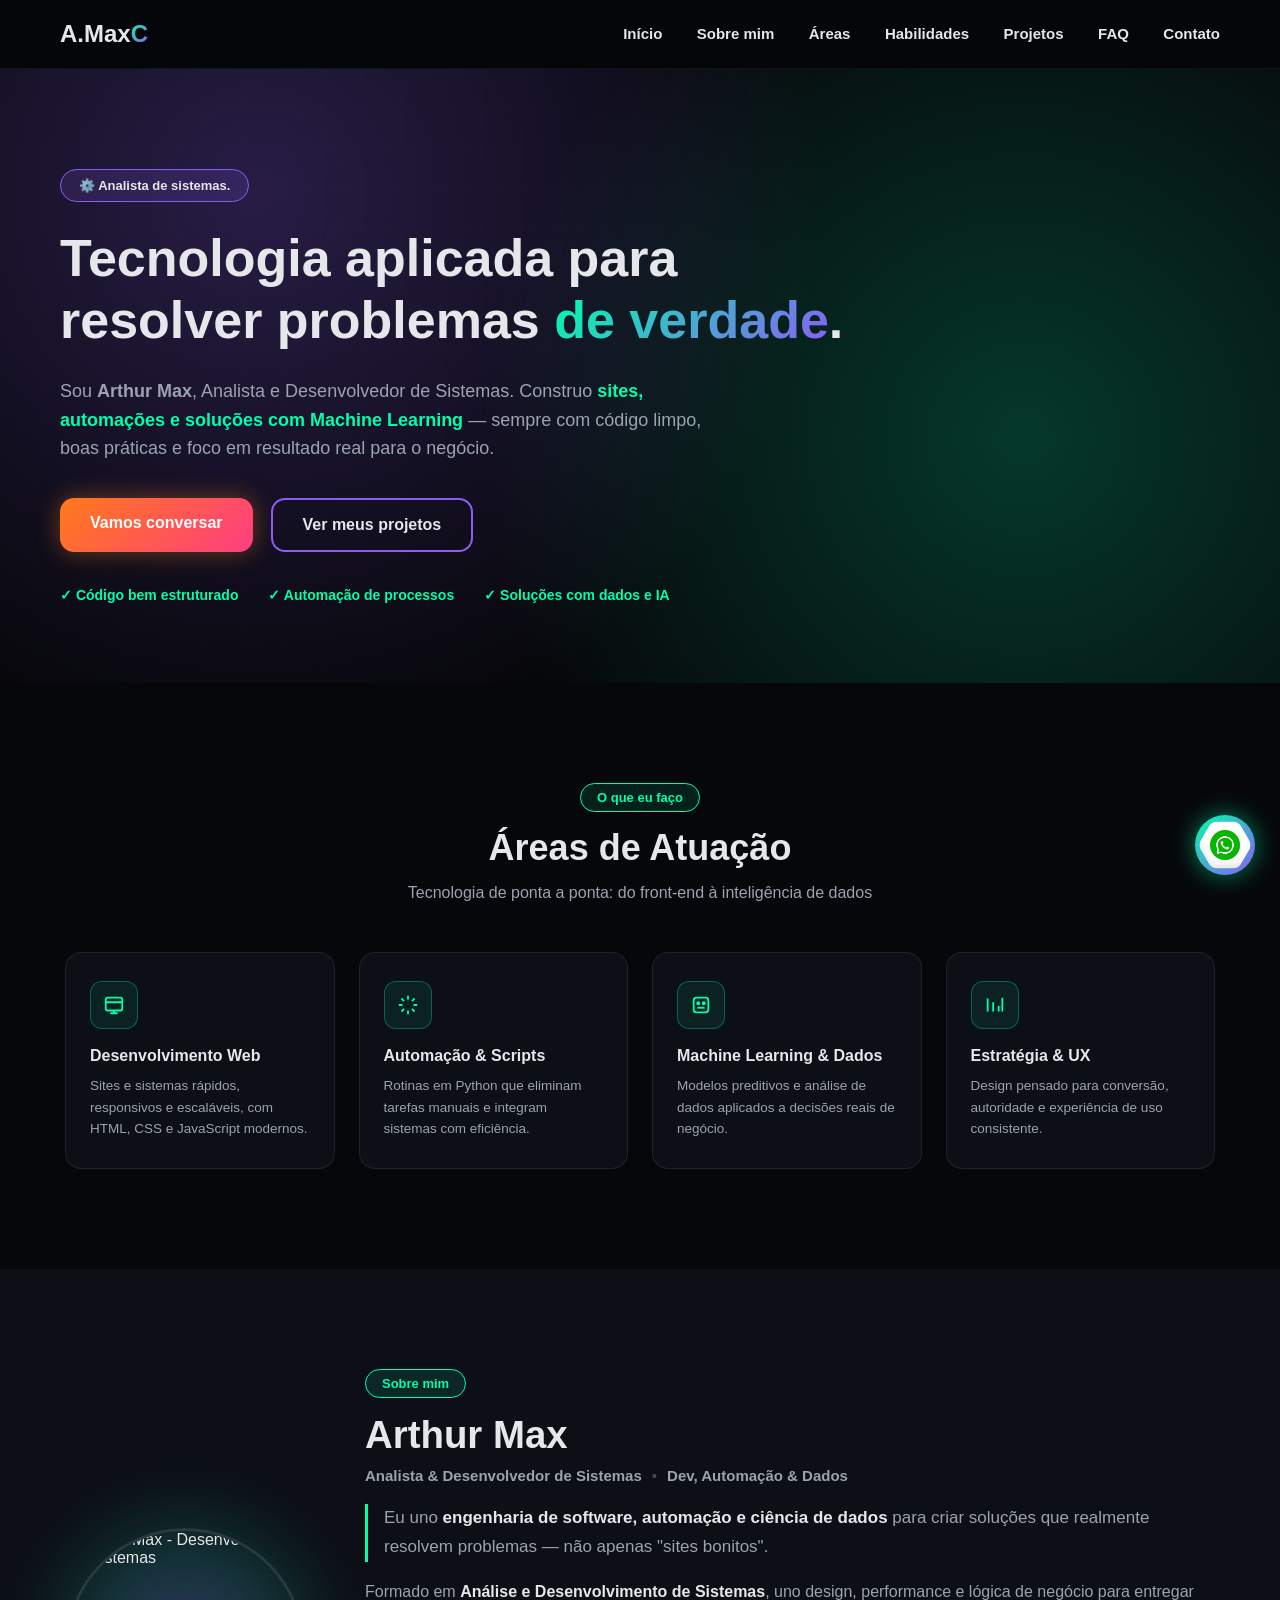
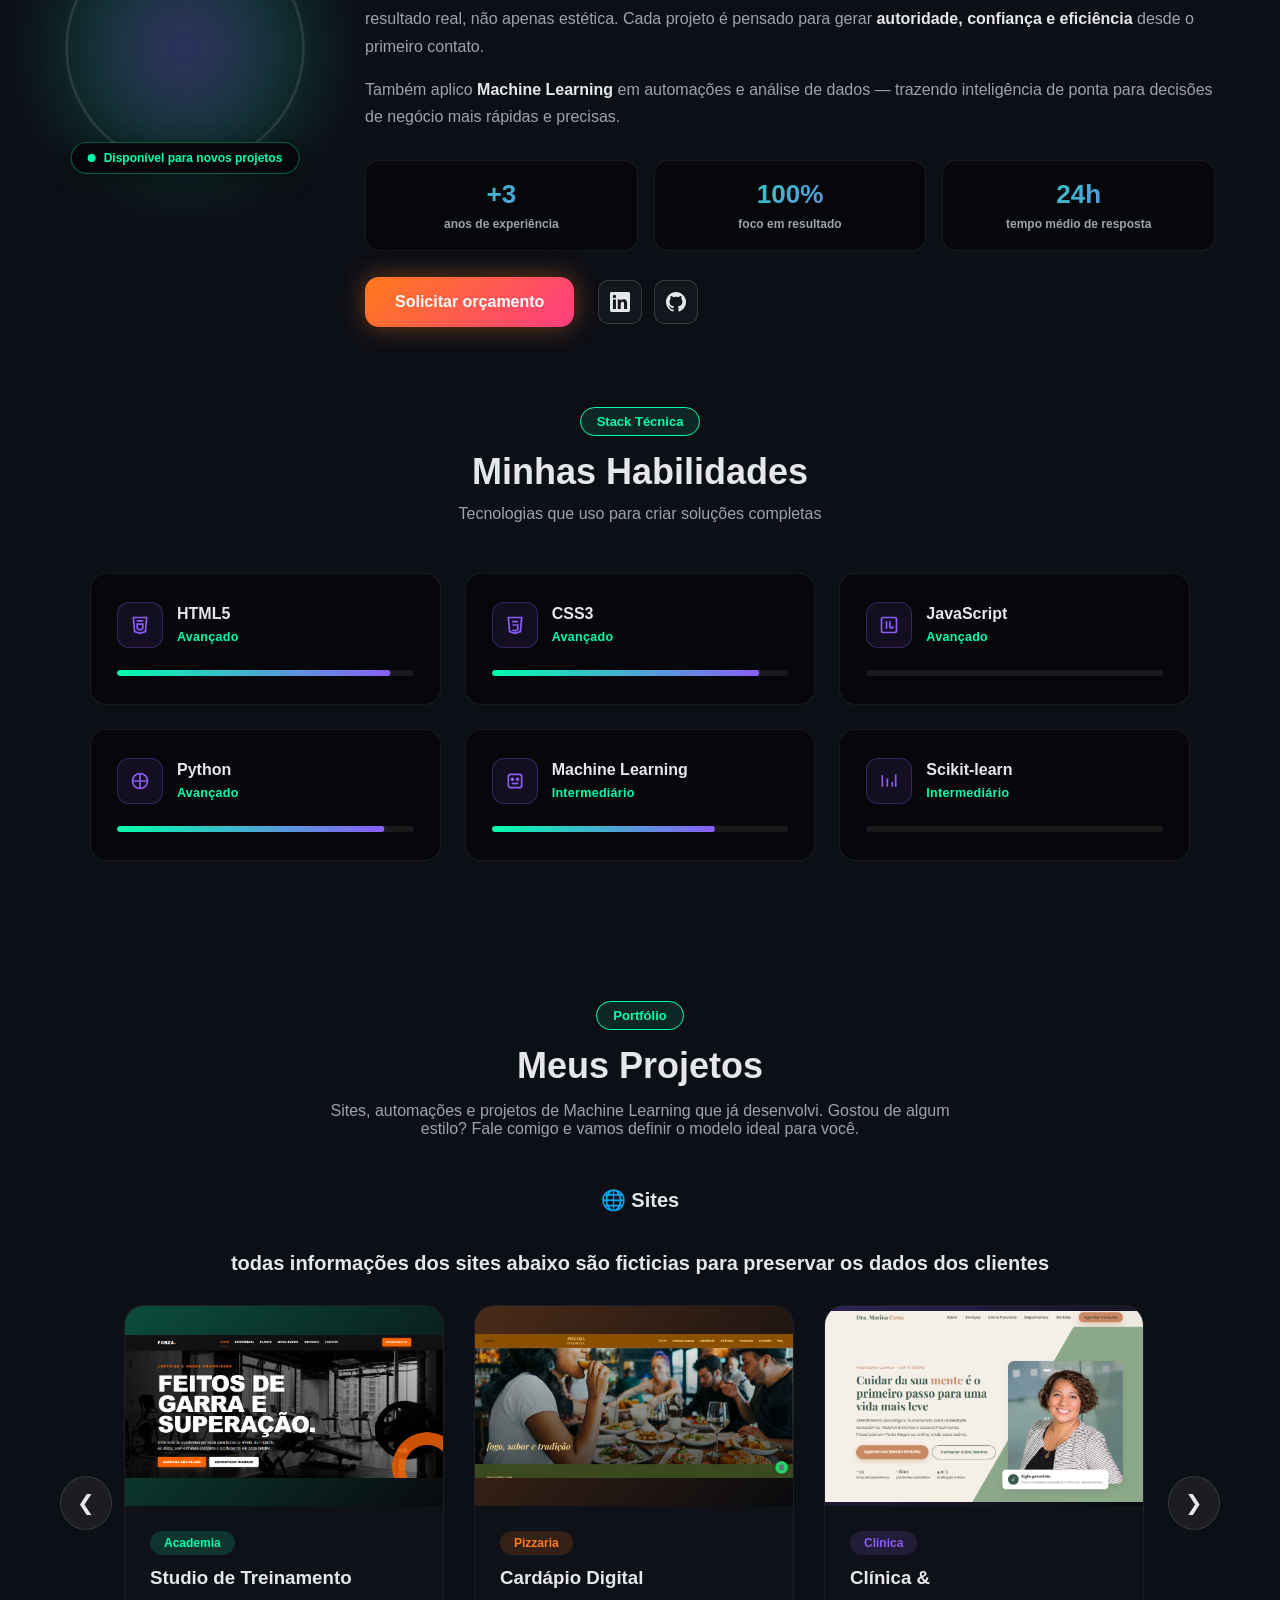
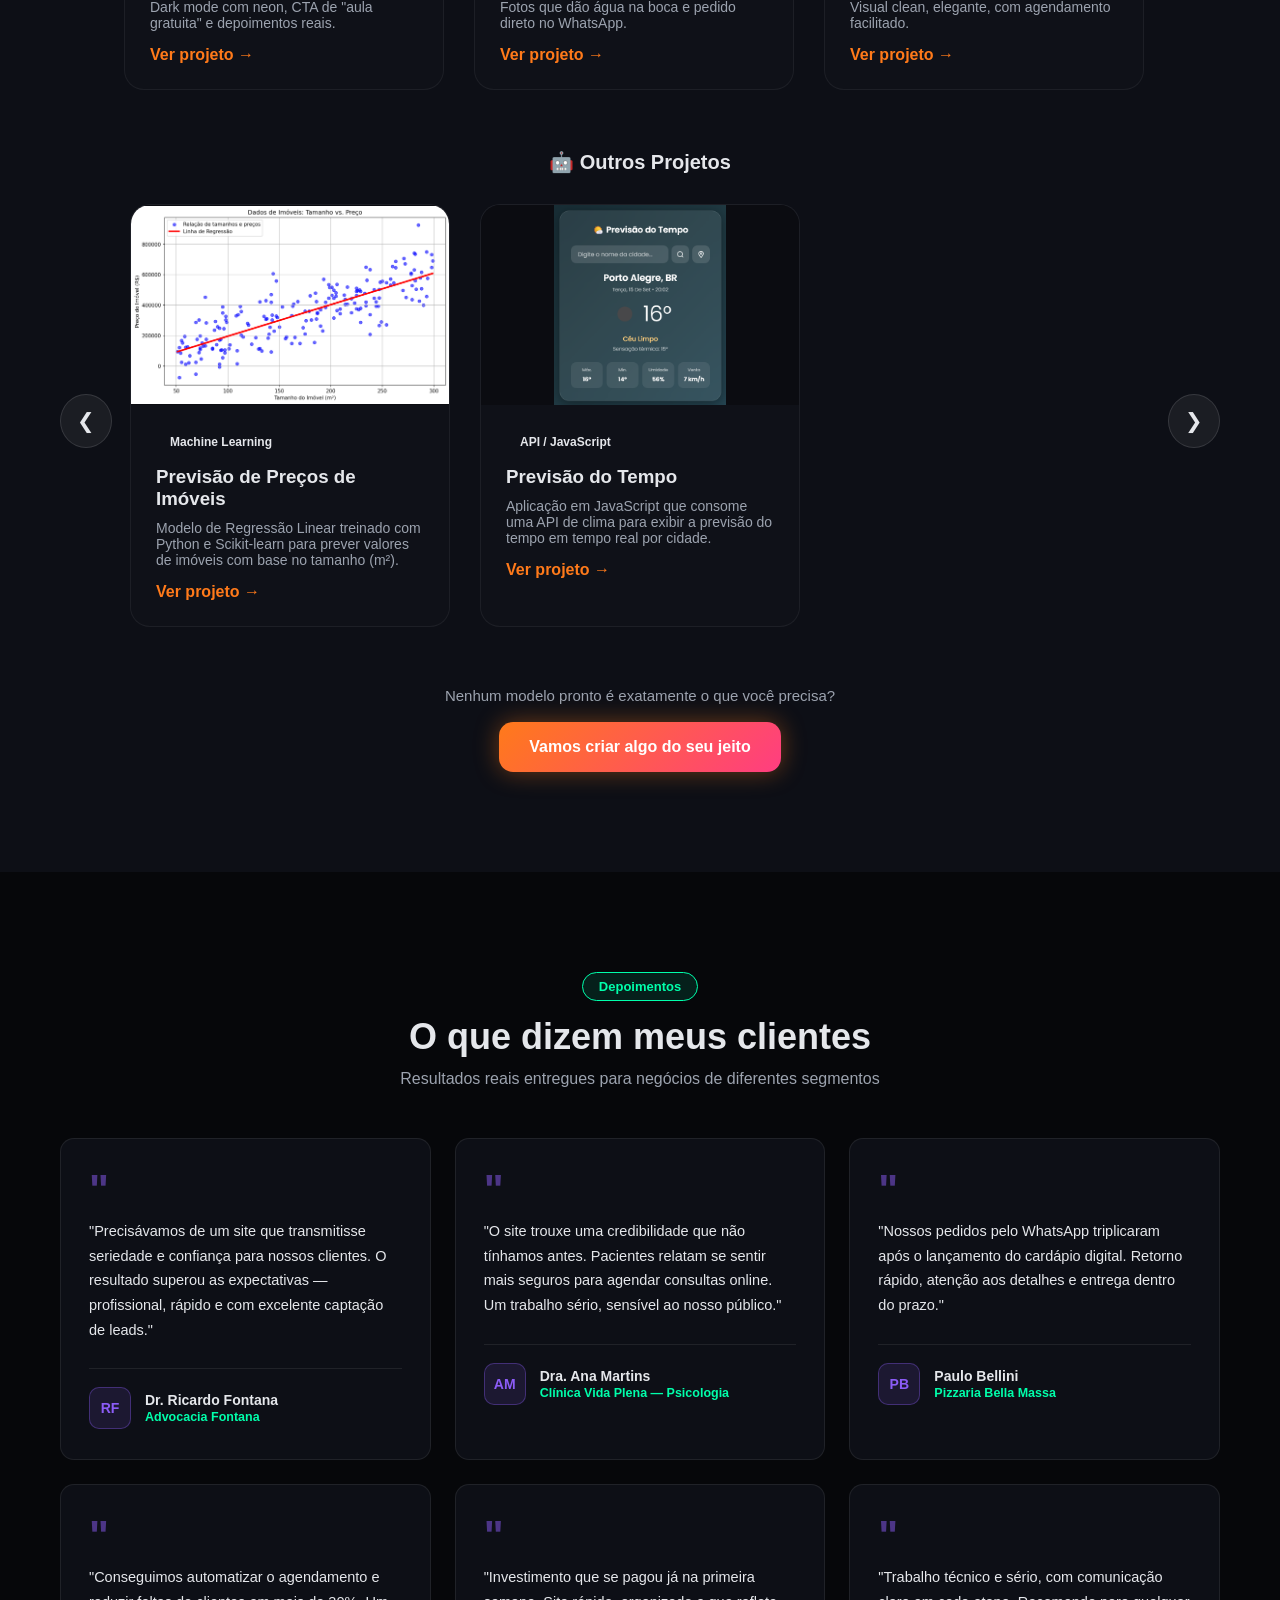
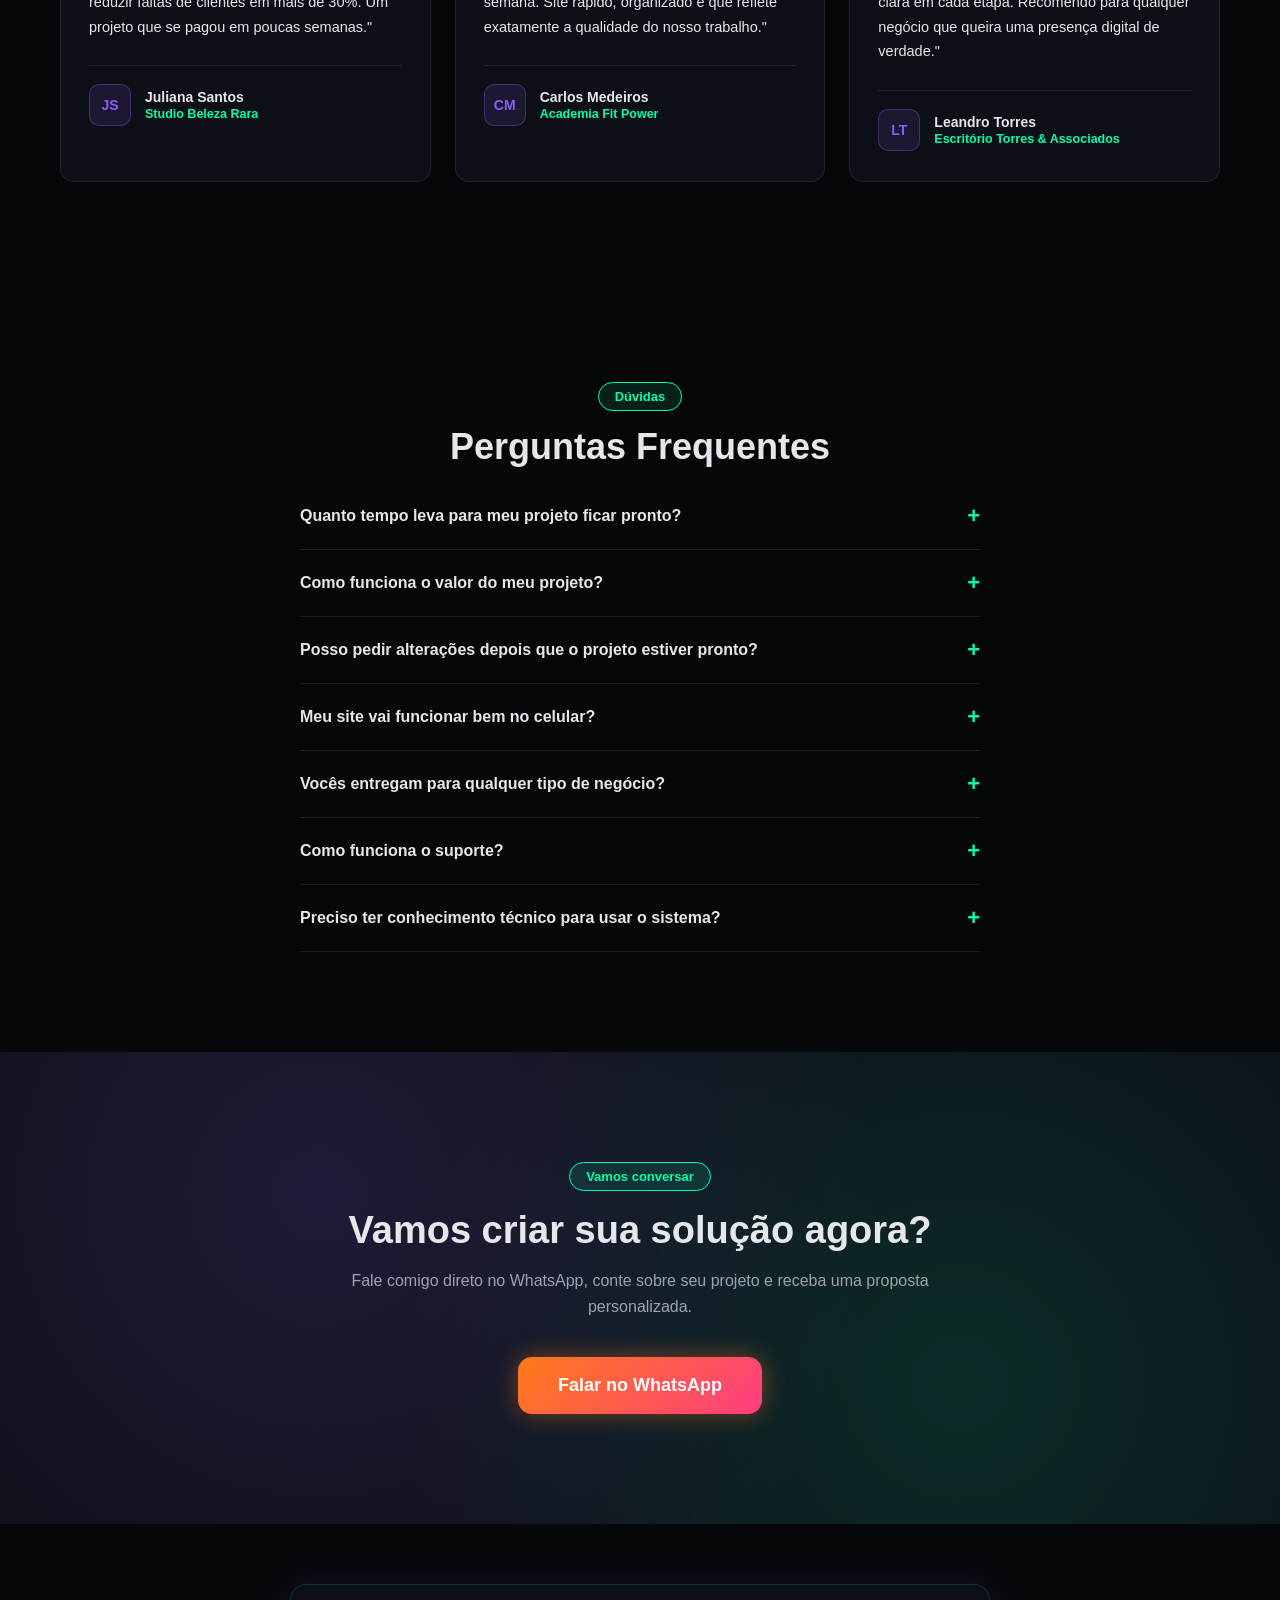
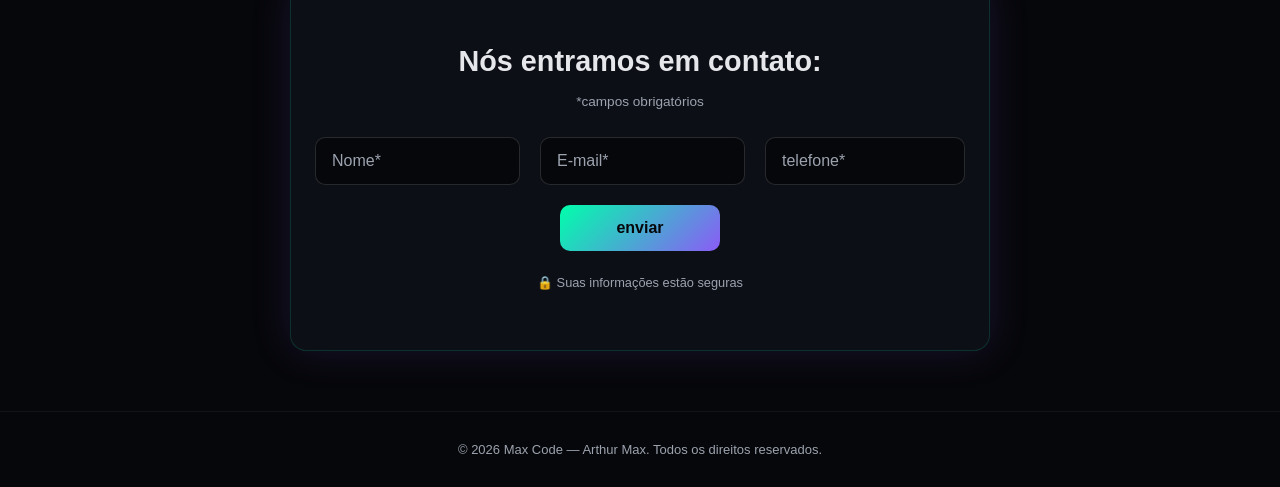
==== commit d528bd7d: "21/09" ====
--- a/index.html
+++ b/index.html
@@ -4,11 +4,18 @@
 <meta charset="UTF-8">
 <meta name="viewport" content="width=device-width, initial-scale=1.0">
 <title>Arthur Max | Desenvolvedor de Sistemas & Soluções em Tecnologia</title>
+
+<!-- Content Security Policy -->
+<meta http-equiv="Content-Security-Policy" content="default-src 'self'; script-src 'self'; style-src 'self' 'unsafe-inline' https://fonts.googleapis.com; font-src https://fonts.gstatic.com; img-src 'self' data:; connect-src 'self' https://formspree.io; frame-ancestors 'none';">
+<meta name="referrer" content="strict-origin-when-cross-origin">
+
 <link rel="stylesheet" href="style.css">
 <script src="script.js" defer></script>
 
 <link rel="preconnect" href="https://fonts.googleapis.com">
-<link href="https://fonts.googleapis.com/css2?family=Poppins:wght@400;600;700;800&display=swap" rel="stylesheet">
+<link rel="preconnect" href="https://fonts.gstatic.com" crossorigin>
+<link href="https://fonts.googleapis.com/css2?family=Poppins:wght@400;600;700;800&display=swap" rel="stylesheet" media="print" onload="this.media='all'">
+<noscript><link href="https://fonts.googleapis.com/css2?family=Poppins:wght@400;600;700;800&display=swap" rel="stylesheet"></noscript>
 </head>
 <body>
 
@@ -98,7 +105,9 @@
 
     <div class="sobre-img">
       <div class="sobre-img-glow"></div>
-      <div class="foto-placeholder"><img src="codemax.png" alt="Arthur Max - Desenvolvedor de Sistemas"></div>
+      <div class="foto-placeholder">
+        <img src="codemax.webp" alt="Arthur Max - Desenvolvedor de Sistemas" width="240" height="240" fetchpriority="high">
+      </div>
       <span class="status-badge"><span class="status-dot"></span> Disponível para novos projetos</span>
     </div>
 
@@ -179,7 +188,7 @@
           <span class="skill-level">Avançado</span>
         </div>
       </div>
-      <div class="skill-bar"><div class="skill-fill" style="width:92%"></div></div>
+      <div class="skill-bar"><div class="skill-fill" data-percent="92"></div></div>
     </div>
 
     <div class="skill-card">
@@ -192,7 +201,7 @@
           <span class="skill-level">Avançado</span>
         </div>
       </div>
-      <div class="skill-bar"><div class="skill-fill" style="width:90%"></div></div>
+      <div class="skill-bar"><div class="skill-fill" data-percent="90"></div></div>
     </div>
 
     <div class="skill-card">
@@ -205,7 +214,7 @@
           <span class="skill-level">Avançado</span>
         </div>
       </div>
-      <div class="skill-bar"><div class="skill-fill" style="width:88%"></div></div>
+      <div class="skill-bar"><div class="skill-fill" data-percent="88"></div></div>
     </div>
 
     <div class="skill-card">
@@ -218,7 +227,7 @@
           <span class="skill-level">Avançado</span>
         </div>
       </div>
-      <div class="skill-bar"><div class="skill-fill" style="width:90%"></div></div>
+      <div class="skill-bar"><div class="skill-fill" data-percent="90"></div></div>
     </div>
 
     <div class="skill-card">
@@ -231,7 +240,7 @@
           <span class="skill-level">Intermediário</span>
         </div>
       </div>
-      <div class="skill-bar"><div class="skill-fill" style="width:75%"></div></div>
+      <div class="skill-bar"><div class="skill-fill" data-percent="75"></div></div>
     </div>
 
     <div class="skill-card">
@@ -244,7 +253,7 @@
           <span class="skill-level">Intermediário</span>
         </div>
       </div>
-      <div class="skill-bar"><div class="skill-fill" style="width:72%"></div></div>
+      <div class="skill-bar"><div class="skill-fill" data-percent="72"></div></div>
     </div>
   </div>
 </section>
@@ -269,7 +278,9 @@
     <div class="carrossel" id="carrosselSites">
 
       <div class="card-projeto">
-        <div class="card-banner banner-green"><img src="academiaimg.jpg.png" alt="Academia"></div>
+        <div class="card-banner banner-green">
+          <img src="academiaimg.webp" alt="Academia" width="320" height="200" loading="lazy">
+        </div>
         <div class="card-body">
           <span class="pill pill-green">Academia</span>
           <h3>Studio de Treinamento</h3>
@@ -279,7 +290,9 @@
       </div>
 
       <div class="card-projeto">
-        <div class="card-banner banner-orange"><img src="img para pizzaria.png" alt="Pizzaria"></div>
+        <div class="card-banner banner-orange">
+          <img src="img-pizzaria.webp" alt="Pizzaria" width="320" height="200" loading="lazy">
+        </div>
         <div class="card-body">
           <span class="pill pill-orange">Pizzaria</span>
           <h3>Cardápio Digital</h3>
@@ -289,7 +302,9 @@
       </div>
 
       <div class="card-projeto">
-        <div class="card-banner banner-purple"><img src="clinica/img/imagemclinica.png" alt=""></div>
+        <div class="card-banner banner-purple">
+          <img src="clinica/img/imagemclinica.webp" alt="Clínica" width="320" height="200" loading="lazy">
+        </div>
         <div class="card-body">
           <span class="pill pill-purple">Clinica</span>
           <h3>Clínica &amp; </h3>
@@ -299,7 +314,9 @@
       </div>
 
       <div class="card-projeto">
-        <div class="card-banner banner-purple"><img src="advocacia/img/imgadovacia.png" alt=""></div>
+        <div class="card-banner banner-purple">
+          <img src="advocacia/img/imgadovacia.webp" alt="Advocacia" width="320" height="200" loading="lazy">
+        </div>
         <div class="card-body">
           <span class="pill pill-purple">escritorio</span>
           <h3>Advocacia &amp; </h3>
@@ -323,7 +340,9 @@
     <div class="carrossel" id="carrosselOutros">
 
       <div class="card-projeto">
-        <div class="card-banner banner-ml"><img src="mlimoveis/previsao-imoveis.png" alt="Previsão de preços com Machine Learning"></div>
+        <div class="card-banner banner-ml">
+          <img src="mlimoveis/previsao-imoveis.webp" alt="Previsão de preços com Machine Learning" width="320" height="200" loading="lazy">
+        </div>
         <div class="card-body">
           <span class="pill pill-ml">Machine Learning</span>
           <h3>Previsão de Preços de Imóveis</h3>
@@ -333,7 +352,9 @@
       </div>
 
       <div class="card-projeto">
-        <div class="card-banner banner-weather"><img src="tempojs-main/img/imgtempo.png" alt=""></div>
+        <div class="card-banner banner-weather">
+          <img src="tempojs-main/img/imgtempo.webp" alt="Previsão do tempo" width="320" height="200" loading="lazy">
+        </div>
         <div class="card-body">
           <span class="pill pill-weather">API / JavaScript</span>
           <h3>Previsão do Tempo</h3>
@@ -480,7 +501,7 @@
     <span class="tag center">Vamos conversar</span>
     <h2 class="center">Vamos criar sua solução agora?</h2>
     <p class="center">Fale comigo direto no WhatsApp, conte sobre seu projeto e receba uma proposta personalizada.</p>
-    <a href="https://wa.me/5551993776060" target="_blank" class="btn btn-primary btn-lg">Falar no WhatsApp</a>
+    <a href="https://wa.me/5551993776060" target="_blank" rel="noopener noreferrer" class="btn btn-primary btn-lg">Falar no WhatsApp</a>
   </div>
 </section>
 
@@ -491,6 +512,10 @@
     <input type="text" name="nome" placeholder="Nome*" required>
     <input type="email" name="email" placeholder="E-mail*" required>
     <input type="tel" name="telefone" placeholder="telefone*" required>
+
+    <!-- Honeypot anti-spam (invisível para humanos, Formspree descarta automaticamente) -->
+    <input type="text" name="_gotcha" style="display:none" tabindex="-1" autocomplete="off">
+
     <button type="submit" class="btn btn-dark">enviar</button>
   </form>
   <p class="newsletter-safe">Suas informações estão seguras</p>
@@ -502,8 +527,8 @@
 </footer>
 
 <!-- WhatsApp flutuante -->
-<a href="https://wa.me/5551993776060" target="_blank" class="whatsapp-float">
-  <img src="wpp.png" alt="WhatsApp">
+<a href="https://wa.me/5551993776060" target="_blank" rel="noopener noreferrer" class="whatsapp-float">
+  <img src="wpp.webp" alt="WhatsApp" width="60" height="60" loading="lazy">
 </a>
 
 </body>
--- a/style.css
+++ b/style.css
@@ -258,9 +258,15 @@
 .skill-bar{
   width:100%; height:6px; background:rgba(255,255,255,0.08); border-radius:10px; overflow:hidden;
 }
+/* CORREÇÃO CLS: agora usa transform:scaleX() ao invés de width, sem reflow */
 .skill-fill{
-  height:100%; background:var(--grad-1); border-radius:10px;
-  transition:width 1.2s ease;
+  height:100%;
+  width:100%;
+  background:var(--grad-1);
+  border-radius:10px;
+  transform-origin: left;
+  transform: scaleX(0);
+  transition: transform 1.2s ease;
 }
 
 @media(max-width:900px){ .skills-grid{ grid-template-columns:repeat(2,1fr); } }
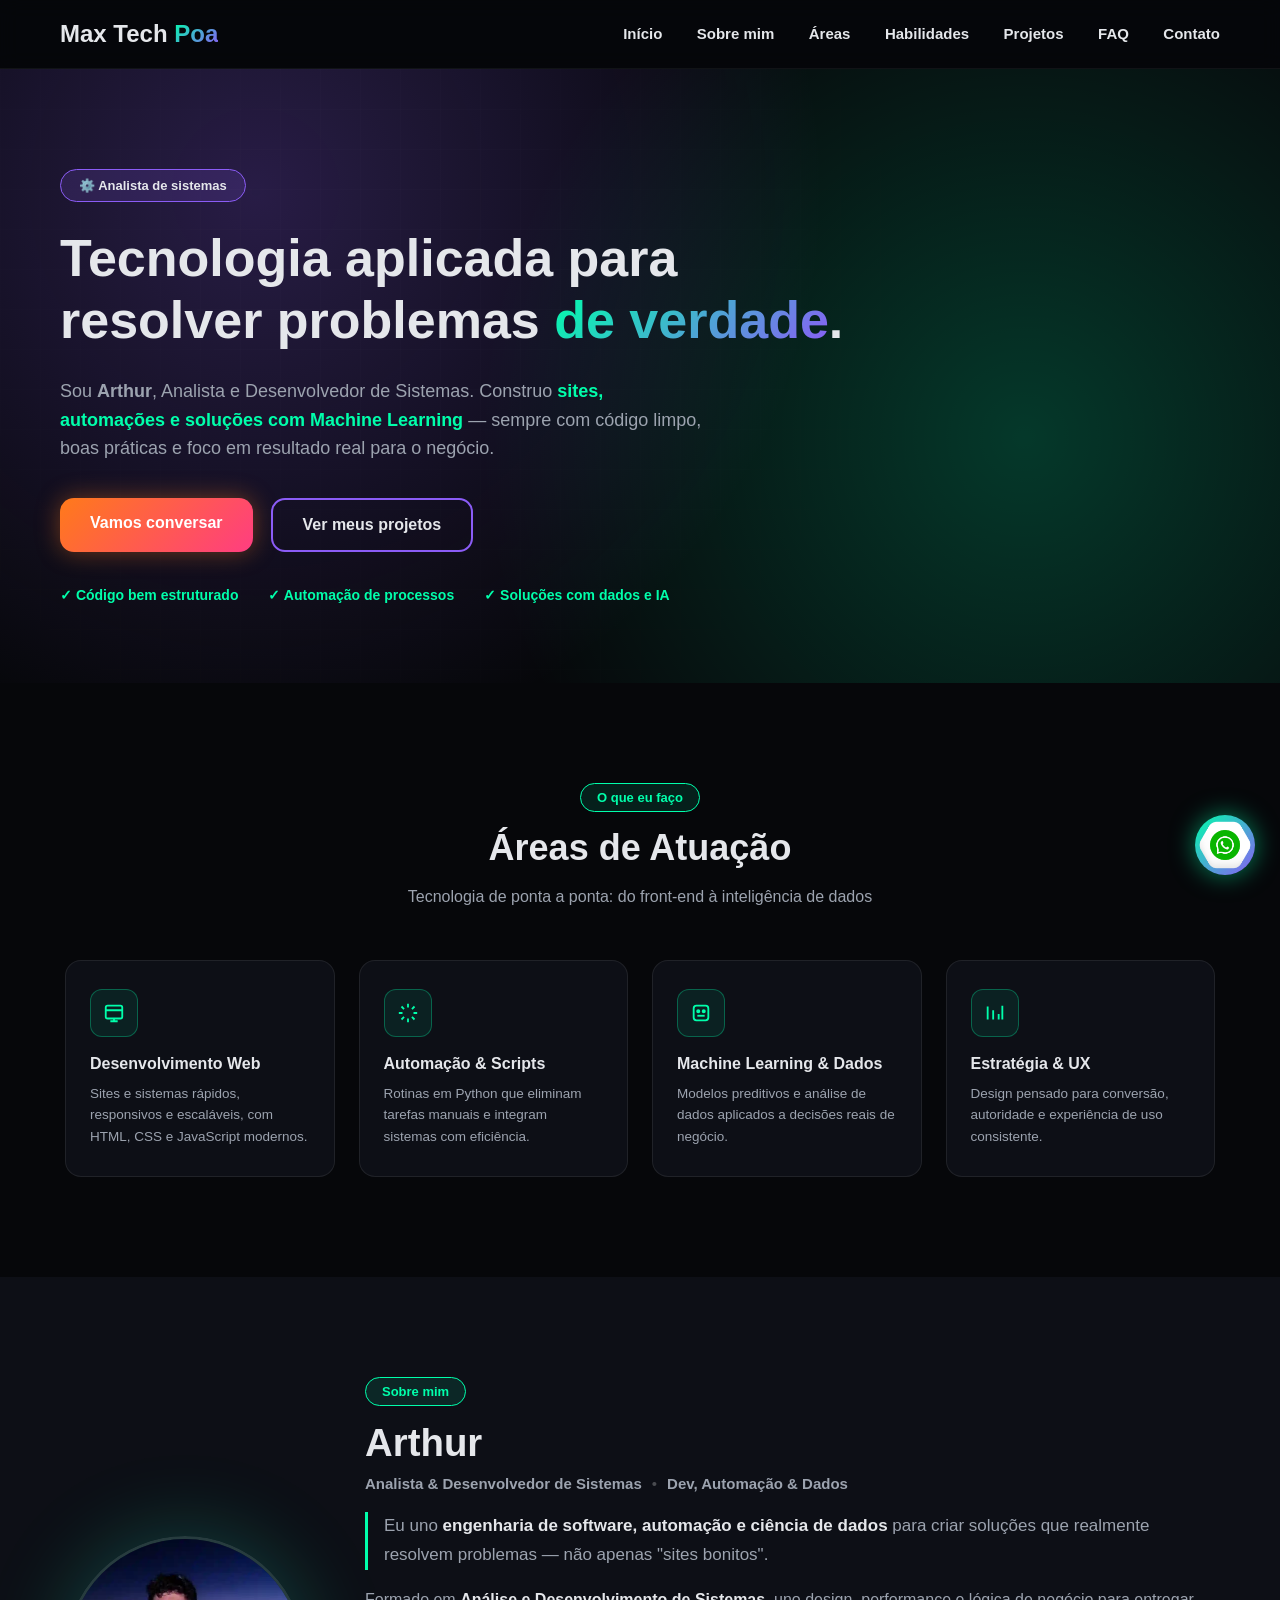
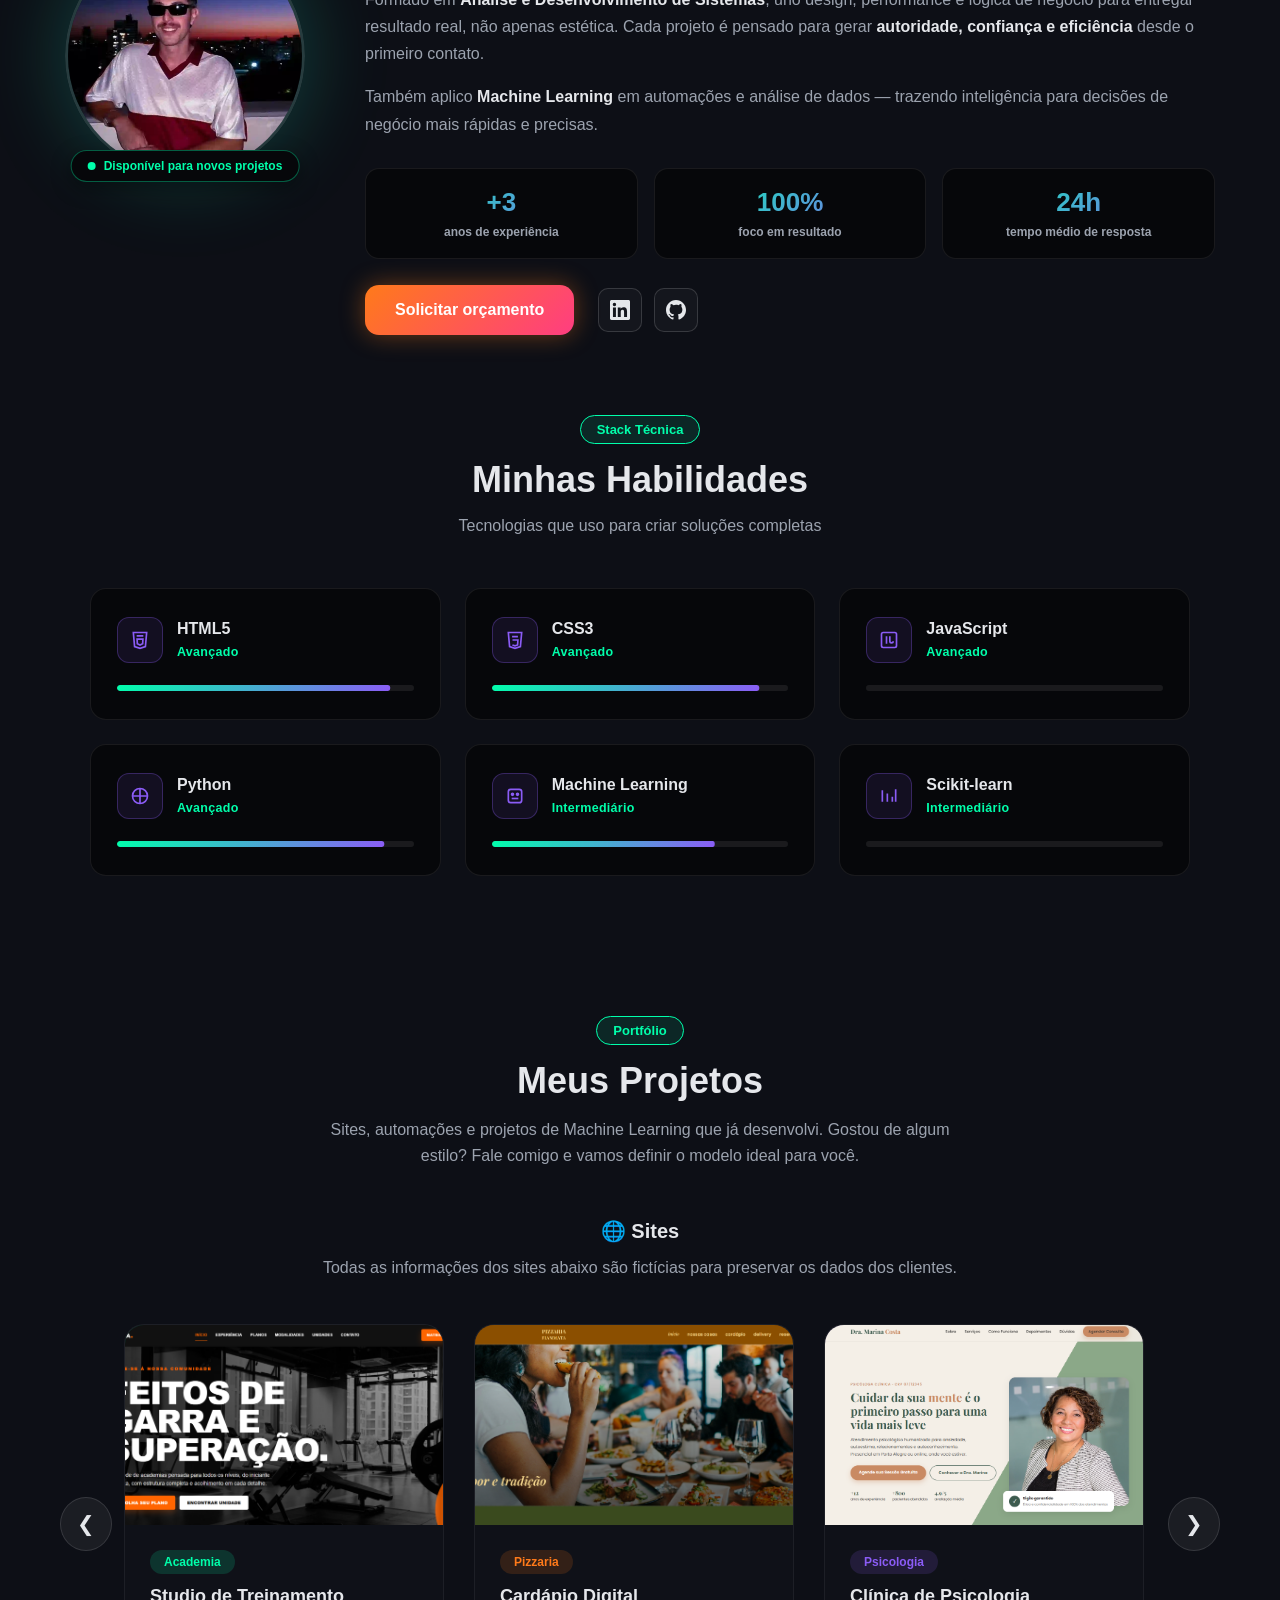
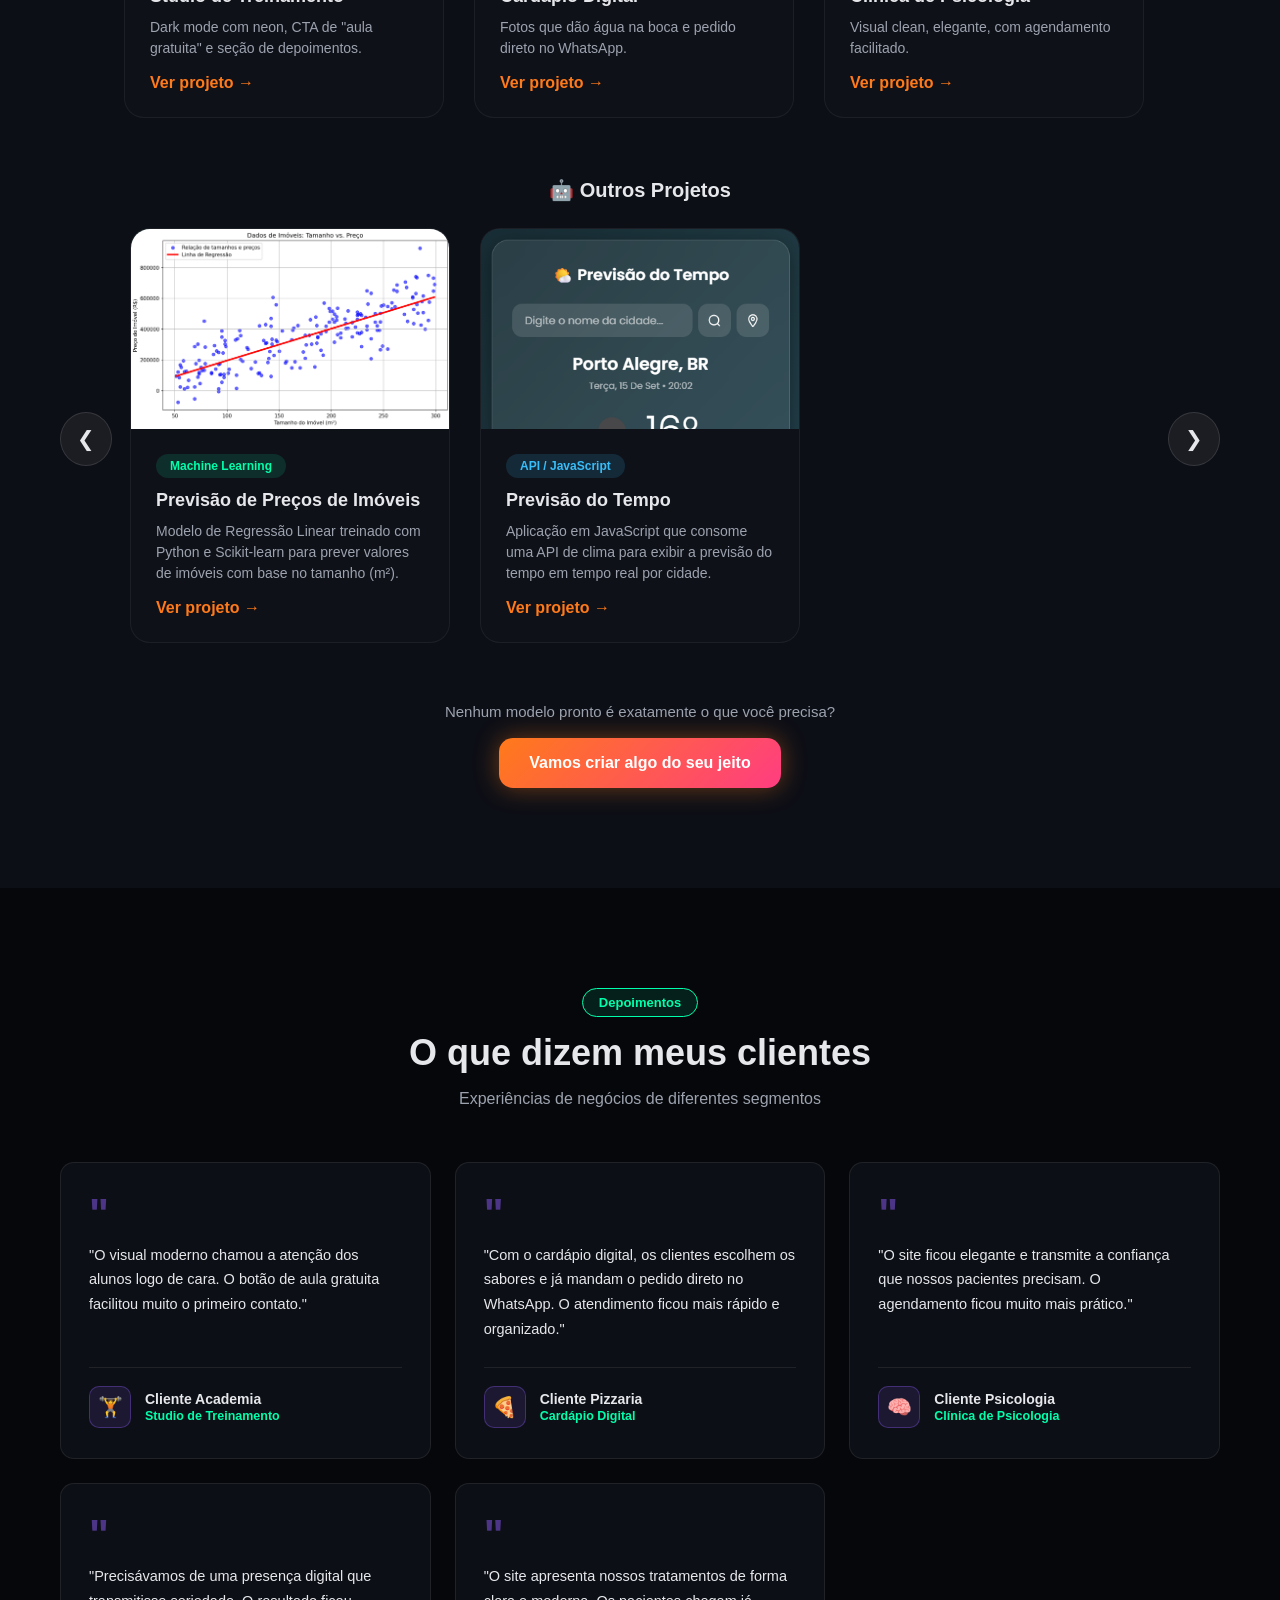
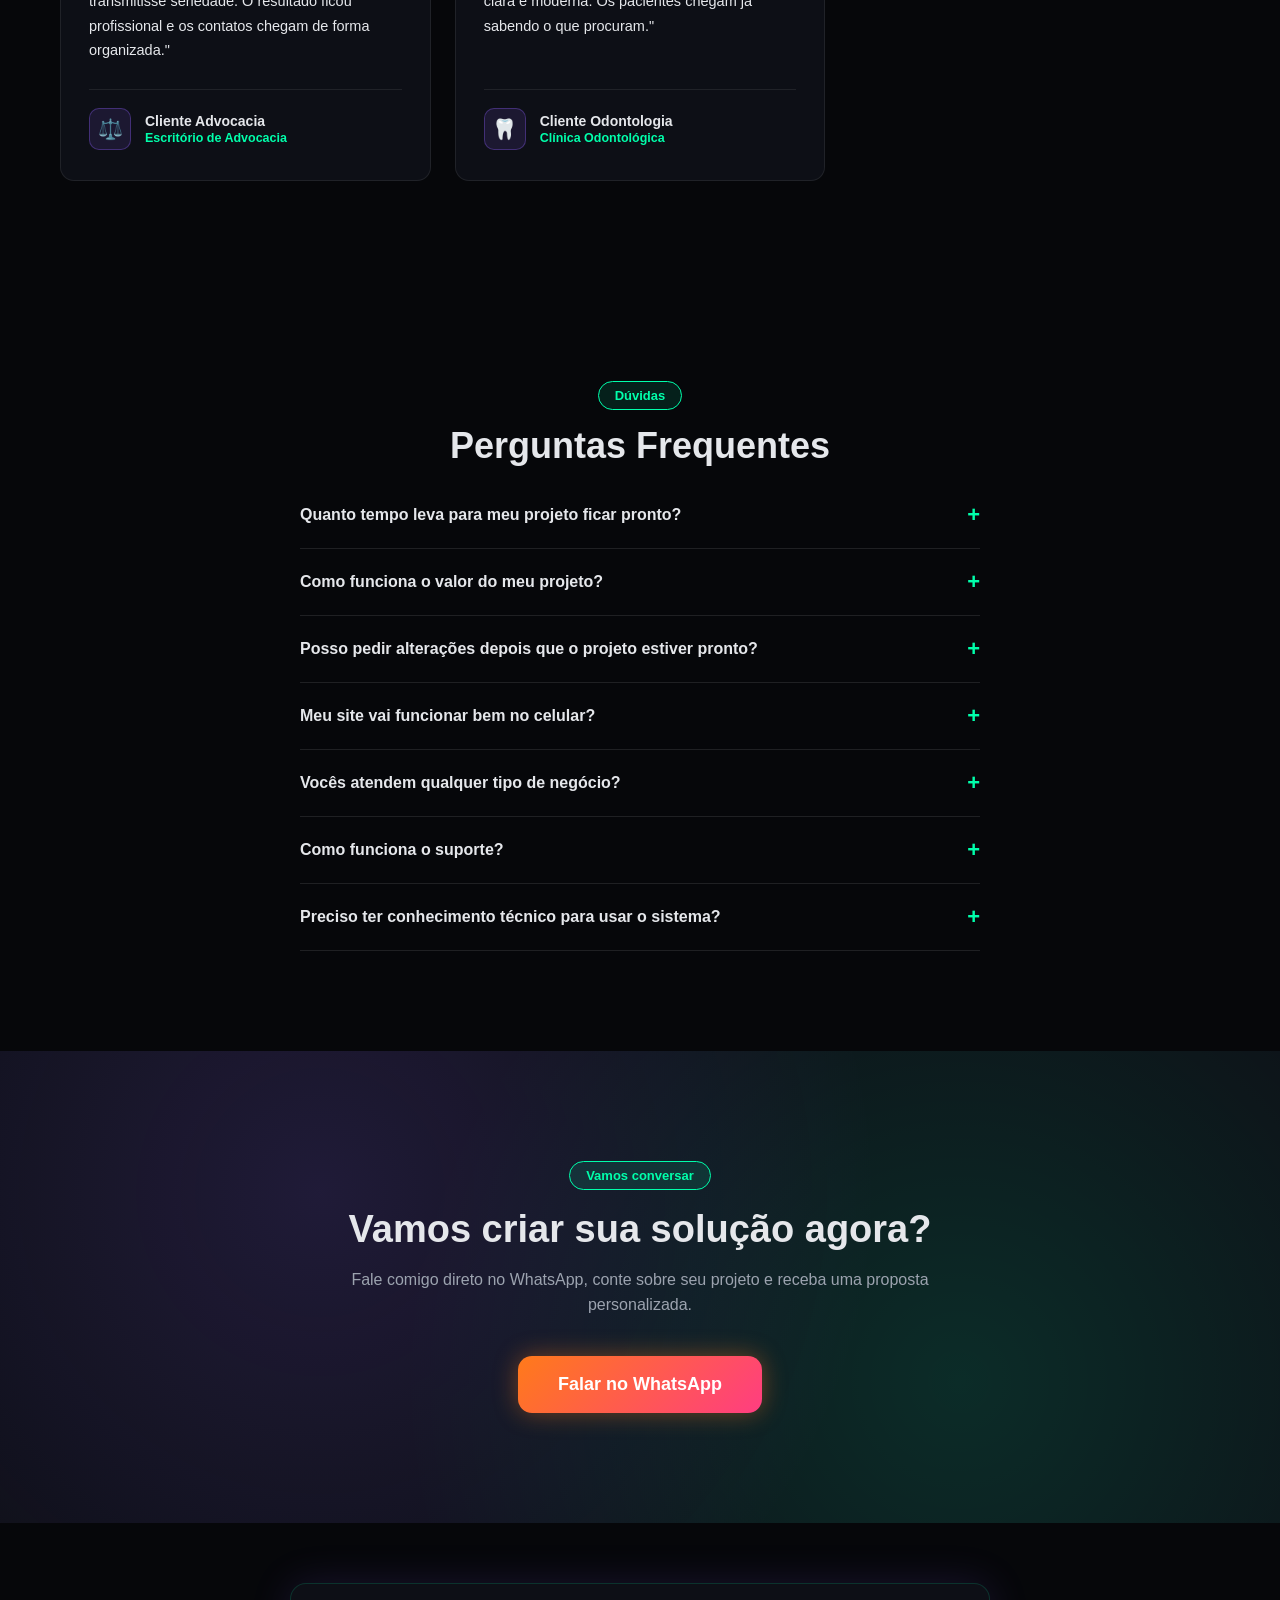
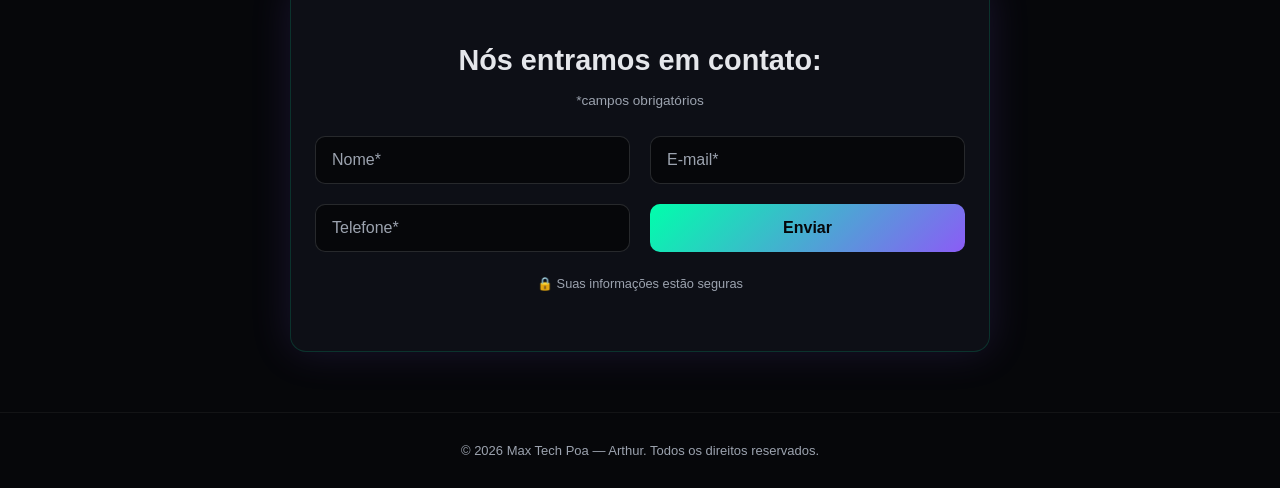
==== commit a36ea68d: "atualizações23/09" ====
--- a/index.html
+++ b/index.html
@@ -3,26 +3,26 @@
 <head>
 <meta charset="UTF-8">
 <meta name="viewport" content="width=device-width, initial-scale=1.0">
-<title>Arthur Max | Desenvolvedor de Sistemas & Soluções em Tecnologia</title>
+<title>Max Tech Poa | Desenvolvedor de Sistemas & Soluções em Tecnologia</title>
+<meta name="description" content="Arthur, Analista e Desenvolvedor de Sistemas em Porto Alegre. Criação e melhoria de sites, automações e soluções com Machine Learning.">
 
 <!-- Content Security Policy -->
 <meta http-equiv="Content-Security-Policy" content="default-src 'self'; script-src 'self'; style-src 'self' 'unsafe-inline' https://fonts.googleapis.com; font-src https://fonts.gstatic.com; img-src 'self' data:; connect-src 'self' https://formspree.io; frame-ancestors 'none';">
 <meta name="referrer" content="strict-origin-when-cross-origin">
 
+<link rel="preconnect" href="https://fonts.googleapis.com">
+<link rel="preconnect" href="https://fonts.gstatic.com" crossorigin>
+<link href="https://fonts.googleapis.com/css2?family=Poppins:wght@400;600;700;800&display=swap" rel="stylesheet">
+
 <link rel="stylesheet" href="style.css">
 <script src="script.js" defer></script>
-
-<link rel="preconnect" href="https://fonts.googleapis.com">
-<link rel="preconnect" href="https://fonts.gstatic.com" crossorigin>
-<link href="https://fonts.googleapis.com/css2?family=Poppins:wght@400;600;700;800&display=swap" rel="stylesheet" media="print" onload="this.media='all'">
-<noscript><link href="https://fonts.googleapis.com/css2?family=Poppins:wght@400;600;700;800&display=swap" rel="stylesheet"></noscript>
 </head>
 <body>
 
 <!-- ===== HEADER ===== -->
 <header class="header">
-  <div class="logo">A.Max<span>C</span></div>
-  <nav class="nav">
+  <div class="logo">Max Tech <span>Poa</span></div>
+  <nav class="nav" id="nav">
     <a href="#inicio">Início</a>
     <a href="#sobre">Sobre mim</a>
     <a href="#areas">Áreas</a>
@@ -31,18 +31,20 @@
     <a href="#faq">FAQ</a>
     <a href="#contato">Contato</a>
   </nav>
-  <button class="menu-toggle" id="menuToggle">☰</button>
+  <button class="menu-toggle" id="menuToggle" aria-label="Abrir menu" aria-expanded="false" aria-controls="nav">☰</button>
 </header>
+
+<main>
 
 <!-- ===== HERO ===== -->
 <section class="hero" id="inicio">
   <div class="hero-bg"></div>
   <div class="hero-grid"></div>
   <div class="hero-content">
-    <span class="badge">⚙️ Analista de sistemas.</span>
+    <span class="badge">⚙️ Analista de sistemas</span>
     <h1>Tecnologia aplicada para<br>resolver problemas <span class="grad-text">de verdade</span>.</h1>
     <p class="hero-text">
-      Sou <strong>Arthur Max</strong>, Analista e Desenvolvedor de Sistemas. Construo
+      Sou <strong>Arthur</strong>, Analista e Desenvolvedor de Sistemas. Construo
       <strong class="highlight">sites, automações e soluções com Machine Learning</strong>
       — sempre com código limpo, boas práticas e foco em resultado real para o negócio.
     </p>
@@ -106,14 +108,14 @@
     <div class="sobre-img">
       <div class="sobre-img-glow"></div>
       <div class="foto-placeholder">
-        <img src="codemax.webp" alt="Arthur Max - Desenvolvedor de Sistemas" width="240" height="240" fetchpriority="high">
+        <img src="imgprincipal/codemax.webp" alt="Arthur - Desenvolvedor de Sistemas" width="240" height="240" fetchpriority="high">
       </div>
       <span class="status-badge"><span class="status-dot"></span> Disponível para novos projetos</span>
     </div>
 
     <div class="sobre-texto">
       <span class="tag">Sobre mim</span>
-      <h2>Arthur Max</h2>
+      <h2>Arthur</h2>
       <p class="cargo">Analista &amp; Desenvolvedor de Sistemas <span class="cargo-sep">•</span> Dev, Automação & Dados</p>
 
       <p class="sobre-lead">
@@ -129,7 +131,7 @@
       </p>
       <p>
         Também aplico <strong>Machine Learning</strong> em automações e análise de
-        dados — trazendo inteligência de ponta para decisões de negócio mais
+        dados — trazendo inteligência para decisões de negócio mais
         rápidas e precisas.
       </p>
 
@@ -154,7 +156,7 @@
         <div class="sobre-social">
           <a href="https://www.linkedin.com/in/arthur-max-45430926a/" target="_blank" rel="noopener noreferrer" class="social-btn" aria-label="LinkedIn">
             <svg viewBox="0 0 24 24" fill="currentColor" width="20" height="20">
-              <path d="M20.447 20.452h-3.554v-5.569c0-1.328-.027-3.037-1.852-3.037-1.853 0-2.136 1.445-2.136 2.939v5.667H9.351V9h3.414v1.561h.046c.477-.9 1.637-1.85 3.37-1.85 3.601 0 4.267 2.37 4.267 5.455v6.286zM5.337 7.433a2.062 2.062 0 1 1 0-4.124 2.062 2.062 0 0 1 0 4.124zM7.114 20.452H3.56V9h3.554v11.452zM22.225 0H1.771C.792 0 0 .774 0 1.729v20.542C0 23.227.792 24 1.771 24h20.451C23.2 24 24 23.227 24 22.271V1.729C24 .774 23.2 0 22.222 0h.003z"/>
+              <path d="M20.447 20.452h-3.554v-5.569c0-1.328-.027-3.037-1.852-3.037-1.853 0-2.136 1.445-2.136 2.939v5.667H9.351V9h3.414v1.561h.046c.477-.9 1.637-1.850 3.370-1.850 3.601 0 4.267 2.370 4.267 5.455v6.286zM5.337 7.433a2.062 2.062 0 1 1 0-4.124 2.062 2.062 0 0 1 0 4.124zM7.114 20.452H3.56V9h3.554v11.452zM22.225 0H1.771C.792 0 0 .774 0 1.729v20.542C0 23.227.792 24 1.771 24h20.451C23.2 24 24 23.227 24 22.271V1.729C24 .774 23.2 0 22.222 0h.003z"/>
             </svg>
           </a>
           <a href="https://github.com/Arthurmax9" target="_blank" rel="noopener noreferrer" class="social-btn" aria-label="GitHub">
@@ -269,8 +271,9 @@
 
   <!-- ===== CARROSSEL 1: SITES ===== -->
   <h3 class="subtitulo-carrossel">🌐 Sites</h3>
-
-  <footer class="subtitulo-carrossel"> todas informações dos sites abaixo são ficticias para preservar os dados dos clientes </footer>
+  <p class="subtitle center aviso-ficticio">
+    Todas as informações dos sites abaixo são fictícias para preservar os dados dos clientes.
+  </p>
 
   <div class="carrossel-wrapper">
     <button class="seta seta-esq" id="setaEsqSites" aria-label="Anterior">&#10094;</button>
@@ -279,19 +282,19 @@
 
       <div class="card-projeto">
         <div class="card-banner banner-green">
-          <img src="academiaimg.webp" alt="Academia" width="320" height="200" loading="lazy">
+          <img src="imgprincipal/academiaimg.webp" alt="Site de academia" width="320" height="200" loading="lazy">
         </div>
         <div class="card-body">
           <span class="pill pill-green">Academia</span>
           <h3>Studio de Treinamento</h3>
-          <p>Dark mode com neon, CTA de "aula gratuita" e depoimentos reais.</p>
+          <p>Dark mode com neon, CTA de "aula gratuita" e seção de depoimentos.</p>
           <a href="academia/index.html" class="link-cta">Ver projeto →</a>
         </div>
       </div>
 
       <div class="card-projeto">
         <div class="card-banner banner-orange">
-          <img src="img-pizzaria.webp" alt="Pizzaria" width="320" height="200" loading="lazy">
+          <img src="imgprincipal/img-pizzaria.webp" alt="Site de pizzaria" width="320" height="200" loading="lazy">
         </div>
         <div class="card-body">
           <span class="pill pill-orange">Pizzaria</span>
@@ -303,11 +306,11 @@
 
       <div class="card-projeto">
         <div class="card-banner banner-purple">
-          <img src="clinica/img/imagemclinica.webp" alt="Clínica" width="320" height="200" loading="lazy">
-        </div>
-        <div class="card-body">
-          <span class="pill pill-purple">Clinica</span>
-          <h3>Clínica &amp; </h3>
+          <img src="clinica/img/imagemclinica.webp" alt="Site de clínica de psicologia" width="320" height="200" loading="lazy">
+        </div>
+        <div class="card-body">
+          <span class="pill pill-purple">Psicologia</span>
+          <h3>Clínica de Psicologia</h3>
           <p>Visual clean, elegante, com agendamento facilitado.</p>
           <a href="clinica/index.html" class="link-cta">Ver projeto →</a>
         </div>
@@ -315,15 +318,28 @@
 
       <div class="card-projeto">
         <div class="card-banner banner-purple">
-          <img src="advocacia/img/imgadovacia.webp" alt="Advocacia" width="320" height="200" loading="lazy">
-        </div>
-        <div class="card-body">
-          <span class="pill pill-purple">escritorio</span>
-          <h3>Advocacia &amp; </h3>
-          <p>escritorio de Advocacia </p>
+          <img src="advocacia/img/imgadovacia.webp" alt="Site de escritório de advocacia" width="320" height="200" loading="lazy">
+        </div>
+        <div class="card-body">
+          <span class="pill pill-purple">Advocacia</span>
+          <h3>Escritório de Advocacia</h3>
+          <p>Visual sóbrio e profissional, focado em autoridade e captação de clientes.</p>
           <a href="advocacia/index.html" class="link-cta">Ver projeto →</a>
         </div>
       </div>
+
+      <div class="card-projeto">
+        <div class="card-banner banner-purple">
+          <img src="dentista/img/clinicadentaria.webp.png" alt="Site de clínica odontológica" width="320" height="200" loading="lazy">
+        </div>
+        <div class="card-body">
+          <span class="pill pill-purple">Odontologia</span>
+          <h3>Clínica Odontológica</h3>
+          <p>Layout claro e moderno, com destaque para tratamentos e agendamento.</p>
+          <a href="dentista/index.html" class="link-cta">Ver projeto →</a>
+        </div>
+      </div>
+
       <!-- Adicione novos SITES aqui, seguindo o mesmo padrão de .card-projeto -->
 
     </div>
@@ -363,11 +379,12 @@
         </div>
       </div>
 
+      <!-- Adicione novos OUTROS PROJETOS aqui (automações, bots, IA, etc) -->
+
     </div>
 
     <button class="seta seta-dir" id="setaDirOutros" aria-label="Próximo">&#10095;</button>
   </div>
-  <!-- Adicione novos OUTROS PROJETOS aqui (automações, bots, IA, etc) -->
 
   <div class="contato-projeto-cta">
     <p>Nenhum modelo pronto é exatamente o que você precisa?</p>
@@ -380,78 +397,66 @@
   <div class="skills-head">
     <span class="tag center">Depoimentos</span>
     <h2 class="center">O que dizem meus clientes</h2>
-    <p class="subtitle center">Resultados reais entregues para negócios de diferentes segmentos</p>
+    <p class="subtitle center">Experiências de negócios de diferentes segmentos</p>
   </div>
 
   <div class="depo-grid">
     <div class="depo-card">
       <div class="depo-quote">"</div>
-      <p>"Precisávamos de um site que transmitisse seriedade e confiança para nossos clientes. O resultado superou as expectativas — profissional, rápido e com excelente captação de leads."</p>
+      <p>"O visual moderno chamou a atenção dos alunos logo de cara. O botão de aula gratuita facilitou muito o primeiro contato."</p>
       <div class="depo-autor">
-        <div class="depo-avatar">RF</div>
-        <div>
-          <span class="depo-nome">Dr. Ricardo Fontana</span>
-          <span class="depo-cargo">Advocacia Fontana</span>
+        <div class="depo-avatar">🏋️</div>
+        <div>
+          <span class="depo-nome">Cliente Academia</span>
+          <span class="depo-cargo">Studio de Treinamento</span>
         </div>
       </div>
     </div>
 
     <div class="depo-card">
       <div class="depo-quote">"</div>
-      <p>"O site trouxe uma credibilidade que não tínhamos antes. Pacientes relatam se sentir mais seguros para agendar consultas online. Um trabalho sério, sensível ao nosso público."</p>
+      <p>"Com o cardápio digital, os clientes escolhem os sabores e já mandam o pedido direto no WhatsApp. O atendimento ficou mais rápido e organizado."</p>
       <div class="depo-autor">
-        <div class="depo-avatar">AM</div>
-        <div>
-          <span class="depo-nome">Dra. Ana Martins</span>
-          <span class="depo-cargo">Clínica Vida Plena — Psicologia</span>
+        <div class="depo-avatar">🍕</div>
+        <div>
+          <span class="depo-nome">Cliente Pizzaria</span>
+          <span class="depo-cargo">Cardápio Digital</span>
         </div>
       </div>
     </div>
 
     <div class="depo-card">
       <div class="depo-quote">"</div>
-      <p>"Nossos pedidos pelo WhatsApp triplicaram após o lançamento do cardápio digital. Retorno rápido, atenção aos detalhes e entrega dentro do prazo."</p>
+      <p>"O site ficou elegante e transmite a confiança que nossos pacientes precisam. O agendamento ficou muito mais prático."</p>
       <div class="depo-autor">
-        <div class="depo-avatar">PB</div>
-        <div>
-          <span class="depo-nome">Paulo Bellini</span>
-          <span class="depo-cargo">Pizzaria Bella Massa</span>
+        <div class="depo-avatar">🧠</div>
+        <div>
+          <span class="depo-nome">Cliente Psicologia</span>
+          <span class="depo-cargo">Clínica de Psicologia</span>
         </div>
       </div>
     </div>
 
     <div class="depo-card">
       <div class="depo-quote">"</div>
-      <p>"Conseguimos automatizar o agendamento e reduzir faltas de clientes em mais de 30%. Um projeto que se pagou em poucas semanas."</p>
+      <p>"Precisávamos de uma presença digital que transmitisse seriedade. O resultado ficou profissional e os contatos chegam de forma organizada."</p>
       <div class="depo-autor">
-        <div class="depo-avatar">JS</div>
-        <div>
-          <span class="depo-nome">Juliana Santos</span>
-          <span class="depo-cargo">Studio Beleza Rara</span>
+        <div class="depo-avatar">⚖️</div>
+        <div>
+          <span class="depo-nome">Cliente Advocacia</span>
+          <span class="depo-cargo">Escritório de Advocacia</span>
         </div>
       </div>
     </div>
 
     <div class="depo-card">
       <div class="depo-quote">"</div>
-      <p>"Investimento que se pagou já na primeira semana. Site rápido, organizado e que reflete exatamente a qualidade do nosso trabalho."</p>
+      <p>"O site apresenta nossos tratamentos de forma clara e moderna. Os pacientes chegam já sabendo o que procuram."</p>
       <div class="depo-autor">
-        <div class="depo-avatar">CM</div>
-        <div>
-          <span class="depo-nome">Carlos Medeiros</span>
-          <span class="depo-cargo">Academia Fit Power</span>
-        </div>
-      </div>
-    </div>
-
-    <div class="depo-card">
-      <div class="depo-quote">"</div>
-      <p>"Trabalho técnico e sério, com comunicação clara em cada etapa. Recomendo para qualquer negócio que queira uma presença digital de verdade."</p>
-      <div class="depo-autor">
-        <div class="depo-avatar">LT</div>
-        <div>
-          <span class="depo-nome">Leandro Torres</span>
-          <span class="depo-cargo">Escritório Torres & Associados</span>
+        <div class="depo-avatar">🦷</div>
+        <div>
+          <span class="depo-nome">Cliente Odontologia</span>
+          <span class="depo-cargo">Clínica Odontológica</span>
         </div>
       </div>
     </div>
@@ -478,11 +483,11 @@
     </div>
     <div class="faq-item">
       <button class="faq-question">Meu site vai funcionar bem no celular? <span class="faq-icon">+</span></button>
-      <div class="faq-answer"><p>Sim, todos os projetos são 100% responsivos, adaptando-se perfeitamente a celulares, tablets e desktops.</p></div>
-    </div>
-    <div class="faq-item">
-      <button class="faq-question">Vocês entregam para qualquer tipo de negócio? <span class="faq-icon">+</span></button>
-      <div class="faq-answer"><p>Sim! Já desenvolvi soluções para academias, pizzarias, salões de beleza, clínicas, escritórios e diversos outros segmentos.</p></div>
+      <div class="faq-answer"><p>Sim, todos os projetos são 100% responsivos, adaptando-se a celulares, tablets e desktops.</p></div>
+    </div>
+    <div class="faq-item">
+      <button class="faq-question">Vocês atendem qualquer tipo de negócio? <span class="faq-icon">+</span></button>
+      <div class="faq-answer"><p>Sim! Já desenvolvi soluções para academias, pizzarias, clínicas de psicologia, clínicas odontológicas, escritórios de advocacia e outros segmentos.</p></div>
     </div>
     <div class="faq-item">
       <button class="faq-question">Como funciona o suporte? <span class="faq-icon">+</span></button>
@@ -509,26 +514,28 @@
   <h2 class="newsletter-title">Nós entramos em contato:</h2>
   <p class="newsletter-obs">*campos obrigatórios</p>
   <form class="newsletter-form" action="https://formspree.io/f/xwlkrylg" method="POST">
-    <input type="text" name="nome" placeholder="Nome*" required>
-    <input type="email" name="email" placeholder="E-mail*" required>
-    <input type="tel" name="telefone" placeholder="telefone*" required>
-
-    <!-- Honeypot anti-spam (invisível para humanos, Formspree descarta automaticamente) -->
-    <input type="text" name="_gotcha" style="display:none" tabindex="-1" autocomplete="off">
-
-    <button type="submit" class="btn btn-dark">enviar</button>
+    <input type="text" name="nome" placeholder="Nome*" autocomplete="name" required>
+    <input type="email" name="email" placeholder="E-mail*" autocomplete="email" required>
+    <input type="tel" name="telefone" placeholder="Telefone*" autocomplete="tel" required>
+
+    <!-- Honeypot anti-spam -->
+    <input type="text" name="_gotcha" class="honeypot" tabindex="-1" autocomplete="off" aria-hidden="true">
+
+    <button type="submit" class="btn btn-dark">Enviar</button>
   </form>
   <p class="newsletter-safe">Suas informações estão seguras</p>
 </section>
 
+</main>
+
 <!-- ===== FOOTER ===== -->
 <footer class="footer">
-  <p>© 2026 Max Code — Arthur Max. Todos os direitos reservados.</p>
+  <p>© 2026 Max Tech Poa — Arthur. Todos os direitos reservados.</p>
 </footer>
 
 <!-- WhatsApp flutuante -->
-<a href="https://wa.me/5551993776060" target="_blank" rel="noopener noreferrer" class="whatsapp-float">
-  <img src="wpp.webp" alt="WhatsApp" width="60" height="60" loading="lazy">
+<a href="https://wa.me/5551993776060" target="_blank" rel="noopener noreferrer" class="whatsapp-float" aria-label="Falar no WhatsApp">
+  <img src="imgprincipal/wpp.webp" alt="WhatsApp" width="60" height="60" loading="lazy">
 </a>
 
 </body>
--- a/style.css
+++ b/style.css
@@ -7,11 +7,14 @@
   --neon-green: #00ffab;
   --neon-purple: #8b5cf6;
   --neon-orange: #ff7a1a;
+  --neon-blue: #38bdf8;
   --text: #e5e7eb;
   --text-muted: #9ca3af;
   --grad-1: linear-gradient(135deg, var(--neon-green), var(--neon-purple));
   --grad-2: linear-gradient(135deg, var(--neon-orange), #ff3d81);
 }
+
+html{ scroll-padding-top:80px; }
 
 body{
   font-family:'Poppins', sans-serif;
@@ -54,6 +57,7 @@
     linear-gradient(rgba(255,255,255,0.04) 1px, transparent 1px),
     linear-gradient(90deg, rgba(255,255,255,0.04) 1px, transparent 1px);
   background-size:40px 40px;
+  -webkit-mask-image: radial-gradient(circle at 30% 30%, rgba(0,0,0,0.9), transparent 70%);
   mask-image: radial-gradient(circle at 30% 30%, rgba(0,0,0,0.9), transparent 70%);
 }
 .hero-content{ position:relative; z-index:1; max-width:800px; }
@@ -85,17 +89,14 @@
   color:var(--neon-green); font-size:13px; font-weight:700; margin-bottom:15px;
 }
 h2{ font-size:36px; font-weight:800; margin-bottom:15px; }
-.subtitle{ color:var(--text-muted); margin-bottom:50px; font-size:16px; }
-
-.tag.center{
-  display:block; width:fit-content; margin:0 auto 15px; text-align:center;
-}
-h2.center{
-  display:block; width:100%; text-align:center; margin:0 auto 15px;
-}
-.subtitle.center{
-  display:block; width:100%; max-width:650px; margin:0 auto 50px; text-align:center;
-}
+.subtitle{ color:var(--text-muted); margin-bottom:50px; font-size:16px; line-height:1.6; }
+
+.tag.center{ display:block; width:fit-content; margin:0 auto 15px; text-align:center; }
+h2.center{ display:block; width:100%; text-align:center; margin:0 auto 15px; }
+.subtitle.center{ display:block; width:100%; max-width:650px; margin:0 auto 50px; text-align:center; }
+
+/* Aviso de informações fictícias — mesmo estilo do subtítulo */
+.subtitle.center.aviso-ficticio{ margin:0 auto 30px; font-weight:400; }
 
 /* ===== ÁREAS DE ATUAÇÃO ===== */
 .areas{ padding:100px 60px; background:var(--bg); text-align:center; }
@@ -109,7 +110,6 @@
 }
 .area-card:hover{
   border-color:var(--neon-green);
-  transform:translateY(-6px);
   box-shadow:0 12px 30px rgba(0,255,171,0.12);
 }
 .area-icon{
@@ -151,7 +151,6 @@
 }
 .status-dot{
   width:8px; height:8px; border-radius:50%; background:var(--neon-green);
-  box-shadow:0 0 0 0 rgba(0,255,171,0.6);
   animation:statusPulse 2s infinite;
 }
 @keyframes statusPulse{
@@ -159,7 +158,6 @@
   70%{ box-shadow:0 0 0 8px rgba(0,255,171,0); }
   100%{ box-shadow:0 0 0 0 rgba(0,255,171,0); }
 }
-
 @keyframes pulseGlow{ 0%,100%{ opacity:0.7; transform:scale(1); } 50%{ opacity:1; transform:scale(1.06); } }
 
 .sobre-texto{ flex:1; min-width:300px; }
@@ -176,7 +174,6 @@
   border-left:3px solid var(--neon-green);
   padding-left:16px; margin-bottom:22px; line-height:1.6;
 }
-
 .sobre-texto p{ color:var(--text-muted); margin-bottom:16px; line-height:1.7; }
 .sobre-texto p strong{ color:var(--text); }
 
@@ -194,9 +191,7 @@
 }
 .stat-card span{ font-size:12px; color:var(--text-muted); font-weight:600; }
 
-.sobre-actions{
-  display:flex; align-items:center; gap:24px; flex-wrap:wrap;
-}
+.sobre-actions{ display:flex; align-items:center; gap:24px; flex-wrap:wrap; }
 .sobre-social{ display:flex; gap:12px; }
 .social-btn{
   display:flex; align-items:center; justify-content:center;
@@ -241,7 +236,6 @@
 }
 .skill-card:hover{
   border-color:var(--neon-purple);
-  transform:translateY(-5px);
   box-shadow:0 10px 30px rgba(139,92,246,0.15);
 }
 .skill-top{ display:flex; align-items:center; gap:14px; margin-bottom:22px; }
@@ -251,22 +245,14 @@
   display:flex; align-items:center; justify-content:center;
   color:var(--neon-purple); flex-shrink:0;
 }
-.skill-top h4{
-  font-size:16px; color:var(--text); font-weight:700; margin-bottom:4px;
-}
+.skill-top h4{ font-size:16px; color:var(--text); font-weight:700; margin-bottom:4px; }
 .skill-level{ font-size:12.5px; color:var(--neon-green); font-weight:600; letter-spacing:.3px; }
-.skill-bar{
-  width:100%; height:6px; background:rgba(255,255,255,0.08); border-radius:10px; overflow:hidden;
-}
-/* CORREÇÃO CLS: agora usa transform:scaleX() ao invés de width, sem reflow */
+.skill-bar{ width:100%; height:6px; background:rgba(255,255,255,0.08); border-radius:10px; overflow:hidden; }
 .skill-fill{
-  height:100%;
-  width:100%;
-  background:var(--grad-1);
-  border-radius:10px;
-  transform-origin: left;
-  transform: scaleX(0);
-  transition: transform 1.2s ease;
+  height:100%; width:100%;
+  background:var(--grad-1); border-radius:10px;
+  transform-origin:left; transform:scaleX(0);
+  transition:transform 1.2s ease;
 }
 
 @media(max-width:900px){ .skills-grid{ grid-template-columns:repeat(2,1fr); } }
@@ -275,22 +261,22 @@
 /* ===== PROJETOS / CARROSSEL ===== */
 .projetos{ padding:100px 60px; background:var(--bg-alt); }
 
+.subtitulo-carrossel{
+  text-align:center; font-size:20px; font-weight:700;
+  color:var(--text); margin:40px 0 12px;
+}
+
 .carrossel-wrapper{
-  position:relative;
-  display:flex;
-  align-items:center;
-  gap:12px;
-  max-width:1200px;
-  margin:0 auto 40px;
+  position:relative; display:flex; align-items:center; gap:12px;
+  max-width:1200px; margin:0 auto 40px;
 }
 
 .carrossel{
-  display:flex;
-  gap:30px;
+  display:flex; gap:30px;
   overflow-x:auto;
   scroll-snap-type:x mandatory;
   scroll-behavior:smooth;
-  padding:10px 6px 20px;
+  padding:14px 6px 20px;
   flex:1;
   scrollbar-width:none;
 }
@@ -298,6 +284,7 @@
 
 .card-projeto{
   flex:0 0 320px;
+  display:flex; flex-direction:column;
   scroll-snap-align:start;
   background:#0f1118;
   border-radius:20px;
@@ -306,76 +293,49 @@
   transition:.3s;
 }
 
-.subtitulo-carrossel{
-  text-align: center;
-  font-size: 20px;
-  font-weight: 700;
-  color: #e5e7eb;
-  margin: 40px 0 20px;
-}
-
-.card-projeto:hover{ transform:translateY(-8px); }
-
+/* Imagens padronizadas: mesma altura e preenchimento total */
 .card-banner{
   position:relative;
+  width:100%;
   height:200px;
-  display:flex;
-  align-items:center;
-  justify-content:center;
-  font-size:60px;
+  flex-shrink:0;
   overflow:hidden;
   background-color:#0b0c11;
 }
-
-.card-banner::before{
-  content:"";
-  position:absolute;
-  inset:0;
-  background-image: var(--img-bg);
-  background-size:cover;
-  background-position:center;
-  filter: blur(18px) brightness(0.55);
-  transform: scale(1.1);
-  z-index:0;
-}
-
-.card-banner:not([style*="--img-bg"])::before{
-  display:none;
-}
-
 .card-banner img{
-  position:relative;
-  z-index:1;
   width:100%;
   height:100%;
-  object-fit:contain;
+  object-fit:cover;
+  object-position:top center;
   display:block;
-}
+  transition:transform .5s ease;
+}
+.card-projeto:hover .card-banner img{ transform:scale(1.05); }
 
 .banner-green{ background:linear-gradient(135deg, rgba(0,255,171,0.25), rgba(0,0,0,0.4)); }
 .banner-orange{ background:linear-gradient(135deg, rgba(255,122,26,0.25), rgba(0,0,0,0.4)); }
 .banner-purple{ background:linear-gradient(135deg, rgba(139,92,246,0.25), rgba(0,0,0,0.4)); }
-
-.card-body{ padding:25px; }
-.pill{ display:inline-block; padding:5px 14px; border-radius:20px; font-size:12px; font-weight:700; margin-bottom:12px; }
+.banner-ml{ background:linear-gradient(135deg, rgba(0,255,171,0.2), rgba(139,92,246,0.25)); }
+.banner-weather{ background:linear-gradient(135deg, rgba(56,189,248,0.25), rgba(0,0,0,0.4)); }
+
+.card-body{ padding:25px; display:flex; flex-direction:column; flex:1; }
+.pill{ align-self:flex-start; display:inline-block; padding:5px 14px; border-radius:20px; font-size:12px; font-weight:700; margin-bottom:12px; }
 .pill-green{ background:rgba(0,255,171,0.15); color:var(--neon-green); }
 .pill-orange{ background:rgba(255,122,26,0.15); color:var(--neon-orange); }
 .pill-purple{ background:rgba(139,92,246,0.15); color:var(--neon-purple); }
-.card-projeto h3{ margin-bottom:10px; }
-.card-projeto p{ color:var(--text-muted); font-size:14px; margin-bottom:15px; }
-.link-cta{ color:var(--neon-orange); font-weight:700; text-decoration:none; }
+.pill-ml{ background:rgba(0,255,171,0.12); color:var(--neon-green); }
+.pill-weather{ background:rgba(56,189,248,0.15); color:var(--neon-blue); }
+.card-projeto h3{ margin-bottom:10px; font-size:18px; }
+.card-projeto p{ color:var(--text-muted); font-size:14px; margin-bottom:15px; line-height:1.5; }
+.link-cta{ margin-top:auto; color:var(--neon-orange); font-weight:700; text-decoration:none; }
+.link-cta:hover{ text-decoration:underline; }
 
 .seta{
   background:rgba(255,255,255,0.06);
   border:1px solid rgba(255,255,255,0.12);
-  color:var(--text);
-  font-size:1.3rem;
-  cursor:pointer;
-  padding:14px 16px;
-  border-radius:50%;
-  z-index:10;
-  transition:.3s;
-  flex-shrink:0;
+  color:var(--text); font-size:1.3rem; cursor:pointer;
+  padding:14px 16px; border-radius:50%;
+  z-index:10; transition:.3s; flex-shrink:0;
 }
 .seta:hover{ background:var(--neon-purple); border-color:var(--neon-purple); }
 
@@ -389,35 +349,22 @@
   max-width:1200px; margin:0 auto;
 }
 .depo-card{
-  position:relative;
+  position:relative; display:flex; flex-direction:column;
   background:var(--bg-alt);
   border:1px solid rgba(255,255,255,0.08);
-  border-radius:14px;
-  padding:30px 28px;
-  transition:.3s;
+  border-radius:14px; padding:30px 28px; transition:.3s;
 }
 .depo-card:hover{
   border-color:var(--neon-purple);
-  transform:translateY(-4px);
   box-shadow:0 12px 30px rgba(139,92,246,0.12);
 }
 .depo-quote{
-  font-family:'Poppins', sans-serif;
-  font-size:42px;
-  font-weight:800;
-  line-height:1;
-  color:var(--neon-purple);
-  opacity:0.5;
-  margin-bottom:8px;
-}
-.depo-card p{
-  color:var(--text);
-  font-size:14.5px;
-  line-height:1.7;
-  margin-bottom:26px;
-  font-style:normal;
-}
+  font-size:42px; font-weight:800; line-height:1;
+  color:var(--neon-purple); opacity:0.5; margin-bottom:8px;
+}
+.depo-card p{ color:var(--text); font-size:14.5px; line-height:1.7; margin-bottom:26px; }
 .depo-autor{
+  margin-top:auto;
   display:flex; align-items:center; gap:14px;
   border-top:1px solid rgba(255,255,255,0.08);
   padding-top:18px;
@@ -426,9 +373,8 @@
   width:42px; height:42px; border-radius:10px;
   background:rgba(139,92,246,0.12);
   border:1px solid rgba(139,92,246,0.35);
-  color:var(--neon-purple);
   display:flex; align-items:center; justify-content:center;
-  font-weight:700; font-size:14px; flex-shrink:0;
+  font-size:20px; flex-shrink:0;
 }
 .depo-nome{ display:block; font-size:14px; font-weight:700; color:var(--text); }
 .depo-cargo{ display:block; font-size:12.5px; color:var(--neon-green); font-weight:600; margin-top:2px; }
@@ -441,25 +387,21 @@
 .faq-item{ border-bottom:1px solid rgba(255,255,255,0.1); }
 .faq-question{
   width:100%; background:none; border:none; color:var(--text);
-  padding:20px 0; font-size:16px; font-weight:600; text-align:left;
-  display:flex; justify-content:space-between; align-items:center; cursor:pointer;
-}
-.faq-icon{ color:var(--neon-green); font-size:22px; transition:.3s; }
+  padding:20px 0; font-size:16px; font-weight:600; text-align:left; font-family:inherit;
+  display:flex; justify-content:space-between; align-items:center; gap:16px; cursor:pointer;
+}
+.faq-icon{ color:var(--neon-green); font-size:22px; transition:.3s; flex-shrink:0; }
 .faq-item.active .faq-icon{ transform:rotate(45deg); }
 .faq-answer{ max-height:0; overflow:hidden; transition:.3s; }
 .faq-answer p{ padding:0 0 20px; color:var(--text-muted); line-height:1.6; }
 
 /* ===== CONTATO ===== */
 .contato{
-  padding:110px 60px;
-  text-align:center;
-  background:var(--bg-alt);
-  position:relative;
-  overflow:hidden;
+  padding:110px 60px; text-align:center;
+  background:var(--bg-alt); position:relative; overflow:hidden;
 }
 .contato::before{
-  content:"";
-  position:absolute; inset:0;
+  content:""; position:absolute; inset:0;
   background:
     radial-gradient(circle at 25% 30%, rgba(139,92,246,0.15), transparent 55%),
     radial-gradient(circle at 75% 70%, rgba(0,255,171,0.12), transparent 55%);
@@ -469,79 +411,78 @@
 .contato-box .tag{ margin-bottom:18px; }
 .contato-box h2{ font-size:38px; margin-bottom:16px; color:var(--text); }
 .contato-box p{ color:var(--text-muted); font-size:16px; margin-bottom:38px; line-height:1.6; }
-.contato-box .btn{ display:inline-block; }
 
 @media(max-width:600px){
   .contato{ padding:80px 25px; }
   .contato-box h2{ font-size:28px; }
 }
 
+/* ===== NEWSLETTER / FORM ===== */
+.newsletter{
+  background-color:var(--bg-alt); color:var(--text);
+  padding:60px 24px; text-align:center; border-radius:16px;
+  max-width:700px; width:90%; margin:60px auto;
+  border:1px solid rgba(0,255,171,0.15);
+  box-shadow:0 0 40px rgba(139,92,246,0.15);
+}
+.newsletter-title{ font-size:1.8rem; font-weight:700; margin:0 0 16px; }
+.newsletter-obs{ font-size:0.85rem; color:var(--text-muted); margin:0 0 28px; padding:0 12px; }
+.newsletter-form{ display:flex; flex-direction:column; gap:18px; margin-bottom:24px; }
+.newsletter-form input{
+  -webkit-appearance:none; appearance:none; padding:14px 16px;
+  border:1px solid rgba(229,231,235,0.15); border-radius:10px;
+  background-color:var(--bg); color:var(--text); font-size:1rem;
+  font-family:'Poppins', sans-serif; outline:none; width:100%;
+  transition:border-color .3s ease, box-shadow .3s ease;
+}
+.newsletter-form input::placeholder{ color:var(--text-muted); }
+.newsletter-form input:focus{ border-color:var(--neon-green); box-shadow:0 0 12px rgba(0,255,171,0.35); }
+.newsletter-form .honeypot{ display:none; }
+.newsletter-form .btn{
+  padding:14px 24px; border:none; border-radius:10px; font-size:1rem; font-weight:600;
+  font-family:'Poppins', sans-serif; cursor:pointer; width:100%;
+  transition:transform .2s ease, box-shadow .3s ease, opacity .3s ease;
+}
+.newsletter-form .btn-dark{ background:var(--grad-1); color:var(--bg); }
+.newsletter-form .btn-dark:hover{ transform:translateY(-2px); box-shadow:0 0 20px rgba(0,255,171,0.5); }
+.newsletter-form .btn-dark:disabled{ opacity:0.6; cursor:not-allowed; transform:none; box-shadow:none; }
+.newsletter-safe{ font-size:0.8rem; color:var(--text-muted); margin:0; }
+.newsletter-safe::before{ content:'🔒 '; }
+
+@media (min-width:600px){
+  .newsletter-form{ flex-direction:row; flex-wrap:wrap; justify-content:center; gap:20px; }
+  .newsletter-form input{ flex:1 1 220px; min-width:200px; width:auto; }
+  .newsletter-form .btn{ flex:1 1 220px; width:auto; }
+}
+
 /* ===== FOOTER ===== */
 .footer{ text-align:center; padding:30px; color:var(--text-muted); font-size:13px; border-top:1px solid rgba(255,255,255,0.05); }
 
 /* ===== WHATSAPP FLOAT ===== */
 .whatsapp-float{
   position:fixed; bottom:25px; right:25px; width:60px; height:60px;
-  background:var(--grad-1); border-radius:50%; display:flex; align-items:center; justify-content:center;
-  font-size:26px; text-decoration:none; box-shadow:0 0 25px rgba(0,255,171,0.5); z-index:99;
-  animation: pulse 2s infinite;
+  background:var(--grad-1); border-radius:50%;
+  display:flex; align-items:center; justify-content:center;
+  box-shadow:0 0 25px rgba(0,255,171,0.5); z-index:99;
+  animation:pulse 2s infinite;
 }
 .whatsapp-float img{ width:100%; height:100%; object-fit:cover; border-radius:50%; display:block; }
 @keyframes pulse{ 0%{box-shadow:0 0 0 0 rgba(0,255,171,0.5);} 70%{box-shadow:0 0 0 15px rgba(0,255,171,0);} 100%{box-shadow:0 0 0 0 rgba(0,255,171,0);} }
 
 /* ===== SCROLL REVEAL ===== */
-.reveal{ opacity:0; transform:translateY(30px); transition:.8s ease; }
+.reveal{ opacity:0; transform:translateY(30px); transition:opacity .8s ease, transform .8s ease, border-color .3s, box-shadow .3s; }
 .reveal.show{ opacity:1; transform:translateY(0); }
 
-/* ===== Newsletter / Contato ===== */
-.newsletter{
-  background-color: var(--bg-alt);
-  color: var(--text);
-  padding: 60px 24px;
-  text-align: center;
-  border-radius: 16px;
-  max-width: 700px;
-  width: 90%;
-  margin: 60px auto;
-  border: 1px solid rgba(0, 255, 171, 0.15);
-  box-shadow: 0 0 40px rgba(139, 92, 246, 0.15);
-  box-sizing: border-box;
-}
-.newsletter *{ box-sizing: border-box; }
-.newsletter-title{ font-size: 1.8rem; font-weight: 700; margin: 0 0 16px 0; color: var(--text); }
-.newsletter-obs{ font-size: 0.85rem; color: var(--text-muted); margin: 0 0 28px 0; padding: 0 12px; }
-.newsletter-form{ display: flex; flex-direction: column; gap: 18px; margin-bottom: 24px; }
-.newsletter-form input{
-  -webkit-appearance: none; appearance: none; padding: 14px 16px;
-  border: 1px solid rgba(229, 231, 235, 0.15); border-radius: 10px;
-  background-color: var(--bg); color: var(--text); font-size: 1rem;
-  font-family: 'Poppins', sans-serif; outline: none; width: 100%;
-  transition: border-color 0.3s ease, box-shadow 0.3s ease;
-}
-.newsletter-form input::placeholder{ color: var(--text-muted); }
-.newsletter-form input:focus{ border-color: var(--neon-green); box-shadow: 0 0 12px rgba(0, 255, 171, 0.35); }
-.newsletter-form .btn{
-  padding: 14px 24px; border: none; border-radius: 10px; font-size: 1rem; font-weight: 600;
-  font-family: 'Poppins', sans-serif; cursor: pointer; width: 100%;
-  transition: transform 0.2s ease, box-shadow 0.3s ease, opacity 0.3s ease;
-}
-.newsletter-form .btn-dark{ background: var(--grad-1); color: var(--bg); }
-.newsletter-form .btn-dark:hover{ transform: translateY(-2px); box-shadow: 0 0 20px rgba(0, 255, 171, 0.5); }
-.newsletter-form .btn-dark:active{ transform: translateY(0); }
-.newsletter-form .btn-dark:disabled{ opacity: 0.6; cursor: not-allowed; transform: none; box-shadow: none; }
-.newsletter-safe{ font-size: 0.8rem; color: var(--text-muted); margin: 0; }
-.newsletter-safe::before{ content: '🔒 '; }
-
-@media (min-width: 600px) {
-  .newsletter-form{ flex-direction: row; flex-wrap: wrap; justify-content: center; gap: 20px; }
-  .newsletter-form input{ flex: 1 1 220px; min-width: 200px; width: auto; }
-  .newsletter-form .btn{ flex: 1 1 220px; width: auto; }
-}
-@media (min-width: 900px) {
-  .newsletter-form input:nth-child(1),
-  .newsletter-form input:nth-child(2){ flex: 1 1 200px; }
-  .newsletter-form input:nth-child(3){ flex: 1 1 180px; }
-  .newsletter-form .btn{ flex: 0 0 160px; }
+/* Hover funcionando junto com o reveal */
+.card-projeto.reveal.show:hover{ transform:translateY(-8px); transition:transform .3s ease; }
+.area-card.reveal.show:hover{ transform:translateY(-6px); transition:transform .3s ease; }
+.skill-card.reveal.show:hover{ transform:translateY(-5px); transition:transform .3s ease; }
+.depo-card.reveal.show:hover{ transform:translateY(-4px); transition:transform .3s ease; }
+
+/* Acessibilidade: reduzir animações */
+@media (prefers-reduced-motion: reduce){
+  *{ animation:none !important; transition:none !important; scroll-behavior:auto !important; }
+  .reveal{ opacity:1; transform:none; }
 }
 
 /* ===== RESPONSIVO ===== */
@@ -551,19 +492,21 @@
   .nav.open{ display:flex; }
   .nav a{ margin:10px 0; }
   .menu-toggle{ display:block; }
-  .hero, .sobre, .areas, .habilidades, .projetos, .depoimentos, .faq, .contato{ padding:60px 25px; }
+  .hero, .sobre, .areas, .skills, .projetos, .depoimentos, .faq, .contato{ padding:60px 25px; }
   .hero h1{ font-size:34px; }
 
   .skills-grid, .depo-grid{ grid-template-columns:1fr; gap:20px; }
 
   .card-projeto{ flex:0 0 260px; }
+  .card-banner{ height:170px; }
   .seta{ display:none; }
 
-  .whatsapp-float{ width:50px; height:50px; font-size:20px; bottom:90px; right:18px; }
+  .whatsapp-float{ width:50px; height:50px; bottom:90px; right:18px; }
 }
 
 @media (max-width:480px){
   .hero h1{ font-size:28px; }
   h2{ font-size:28px; }
   .card-projeto{ flex:0 0 230px; }
-}
+  .card-banner{ height:150px; }
+}
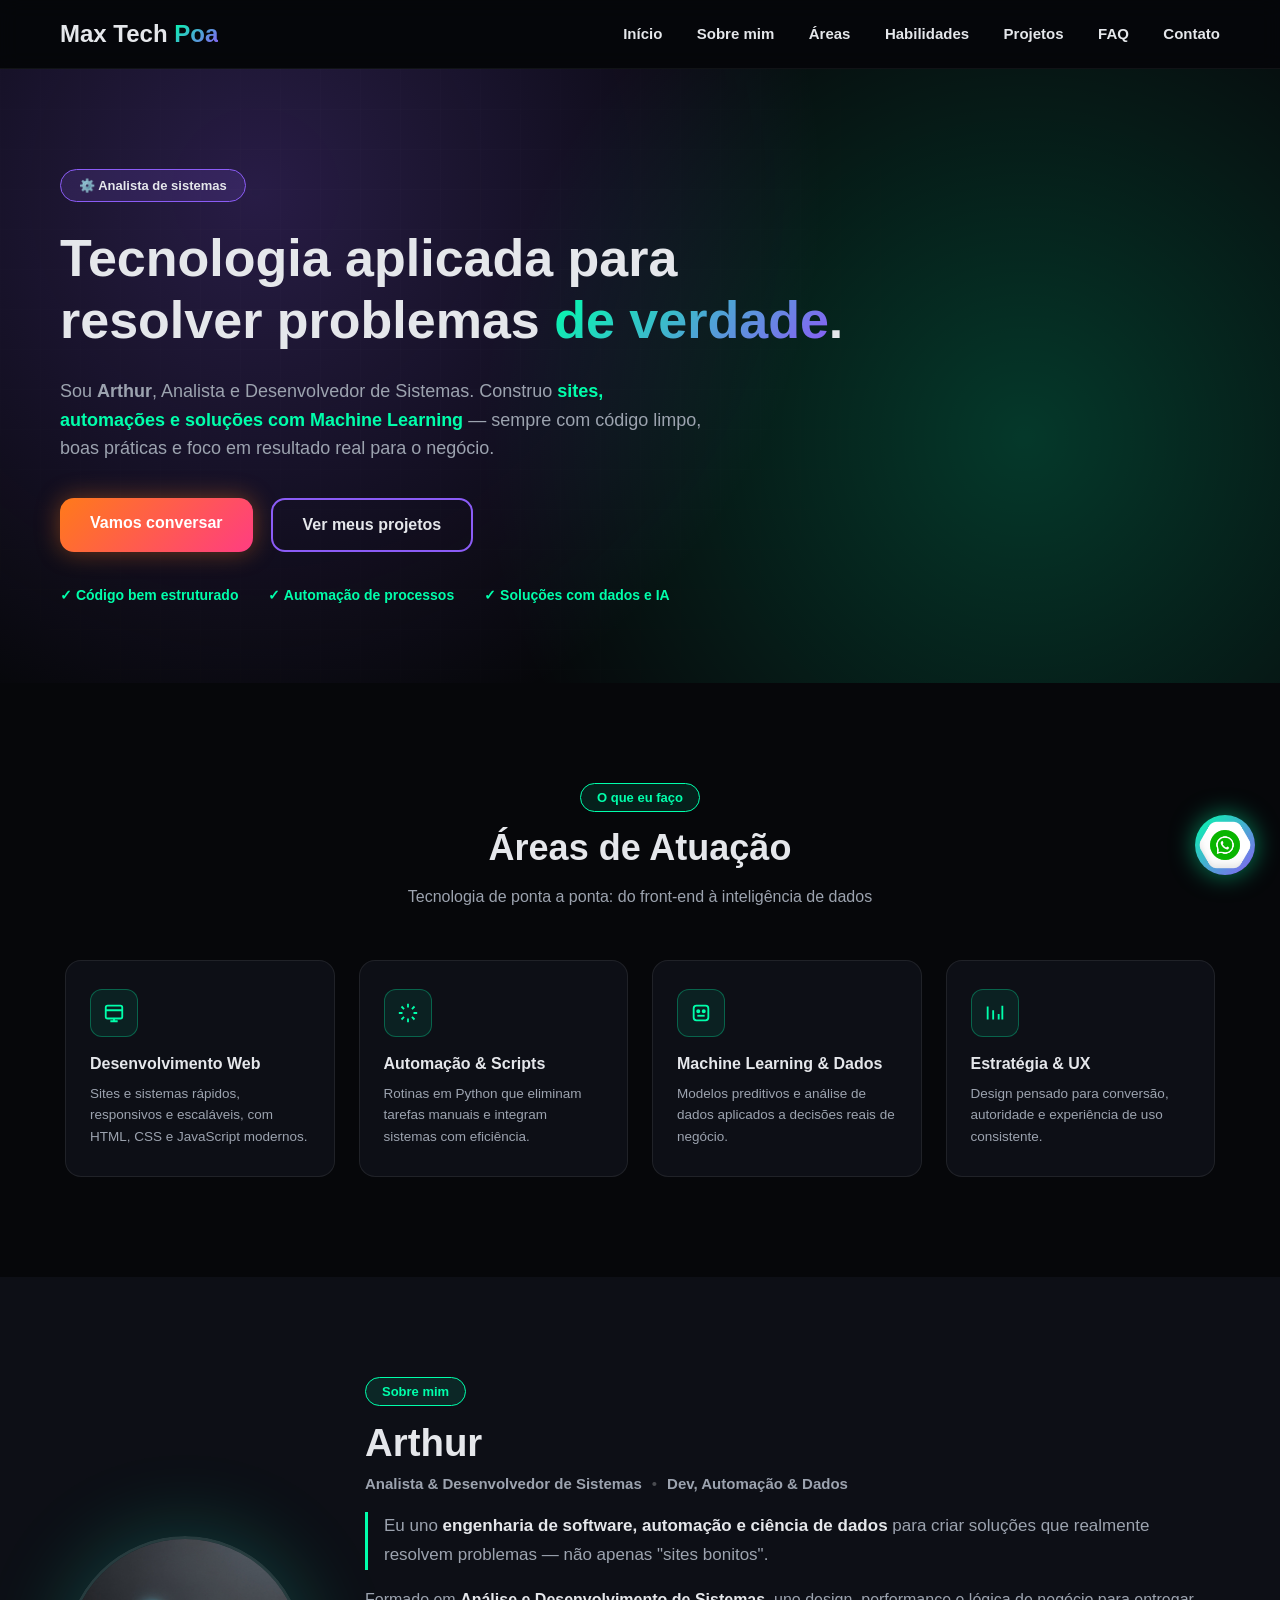
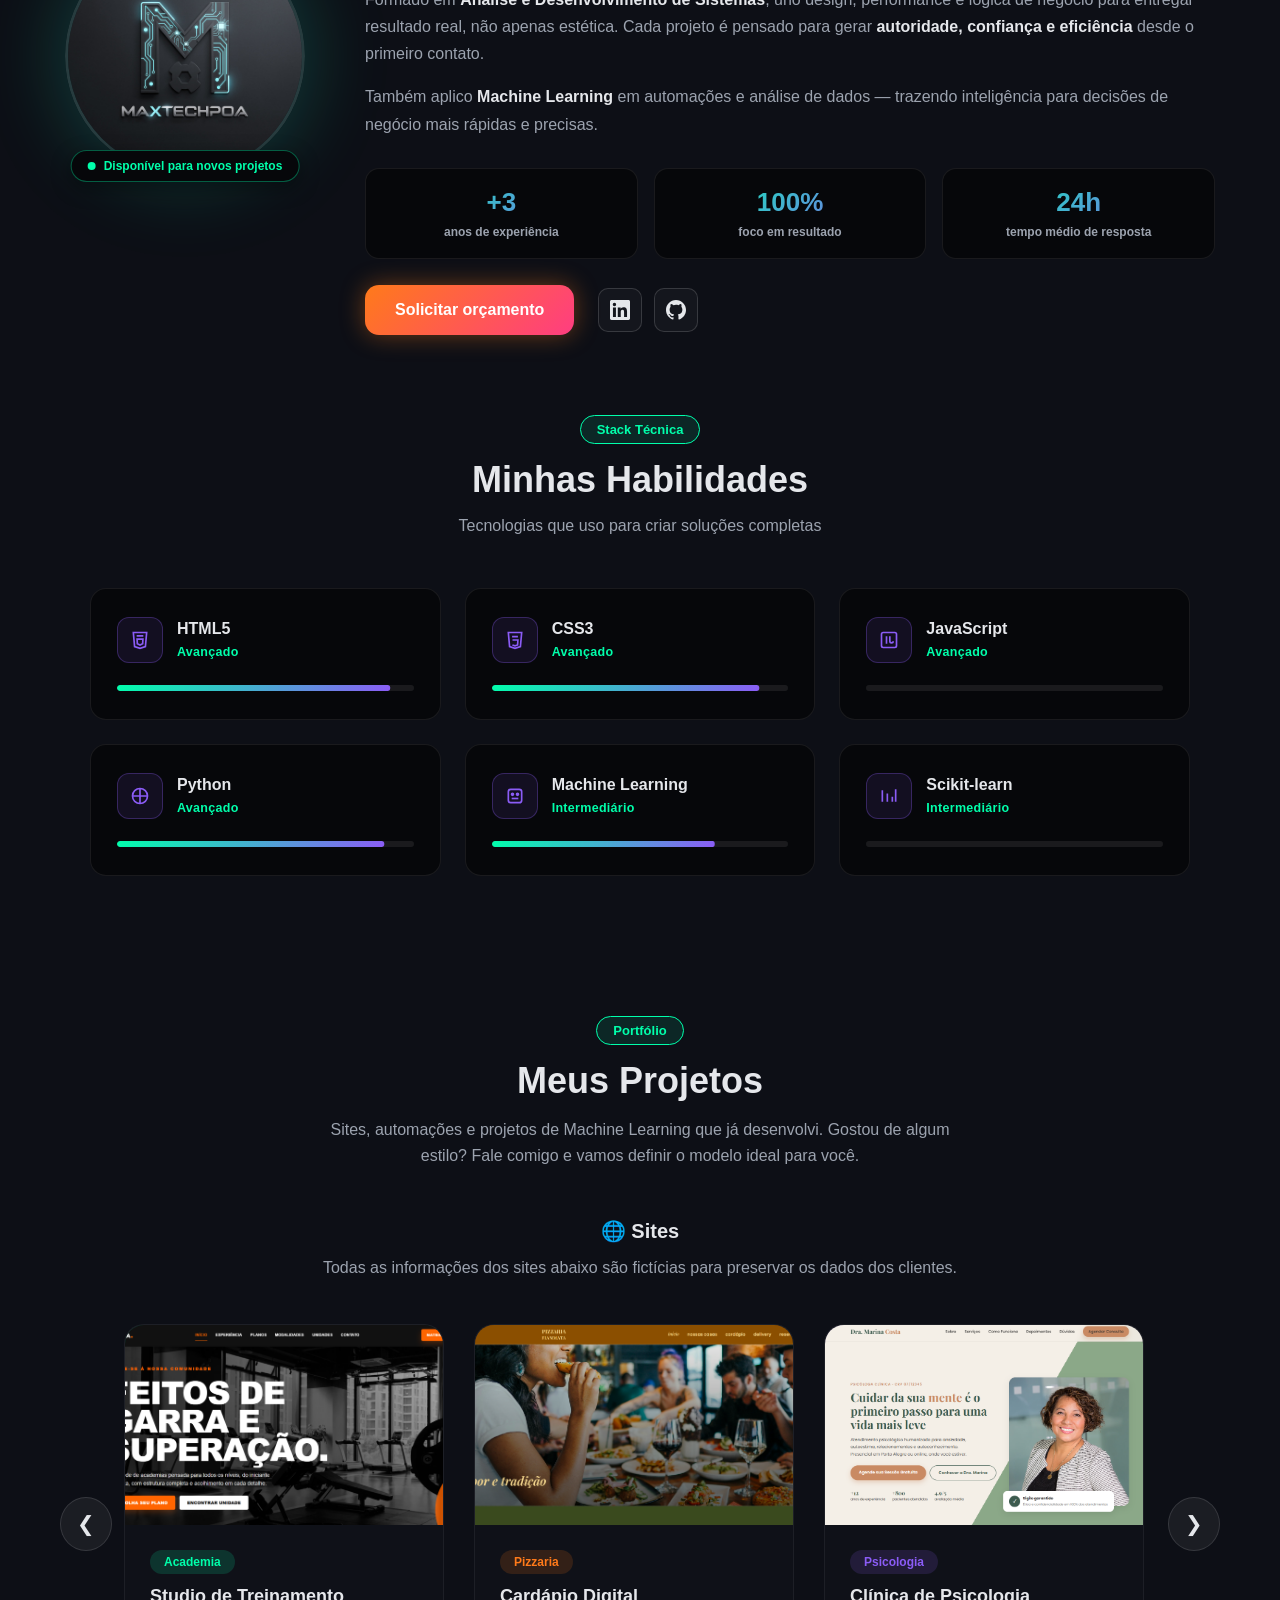
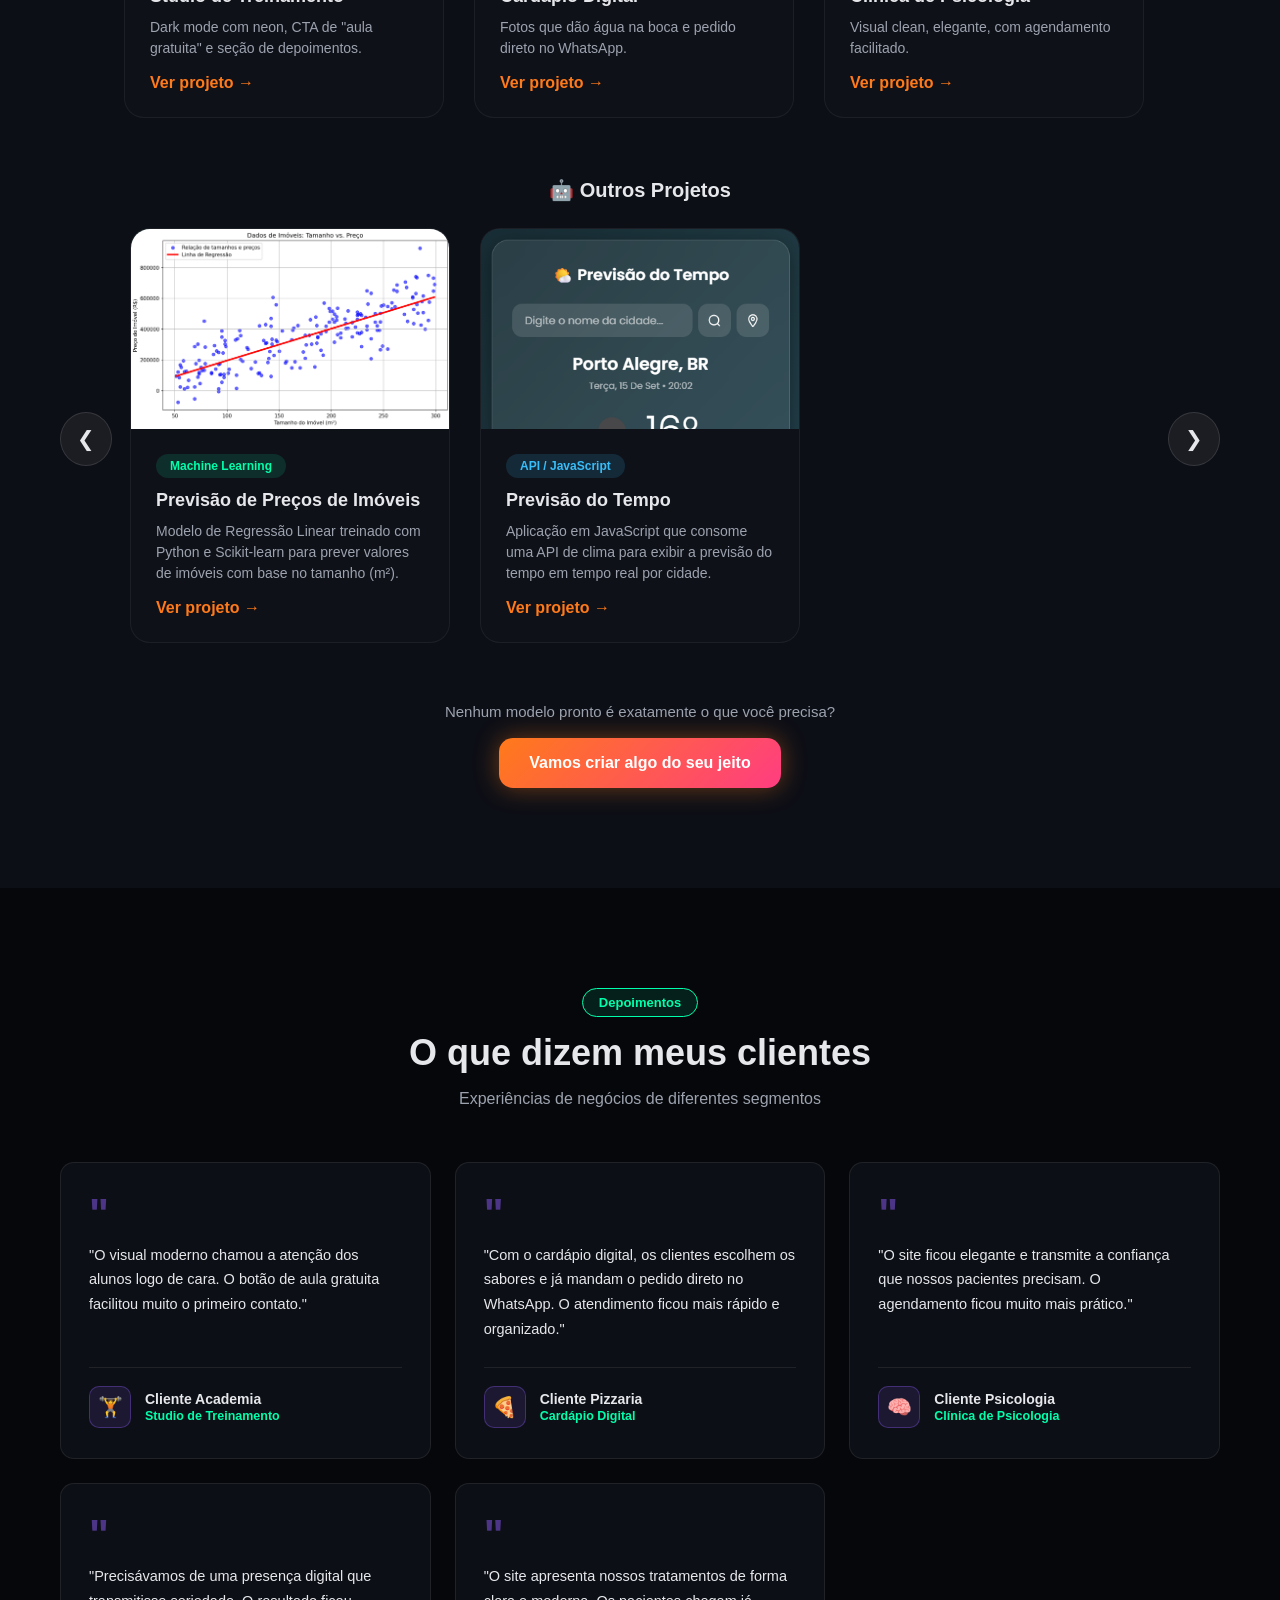
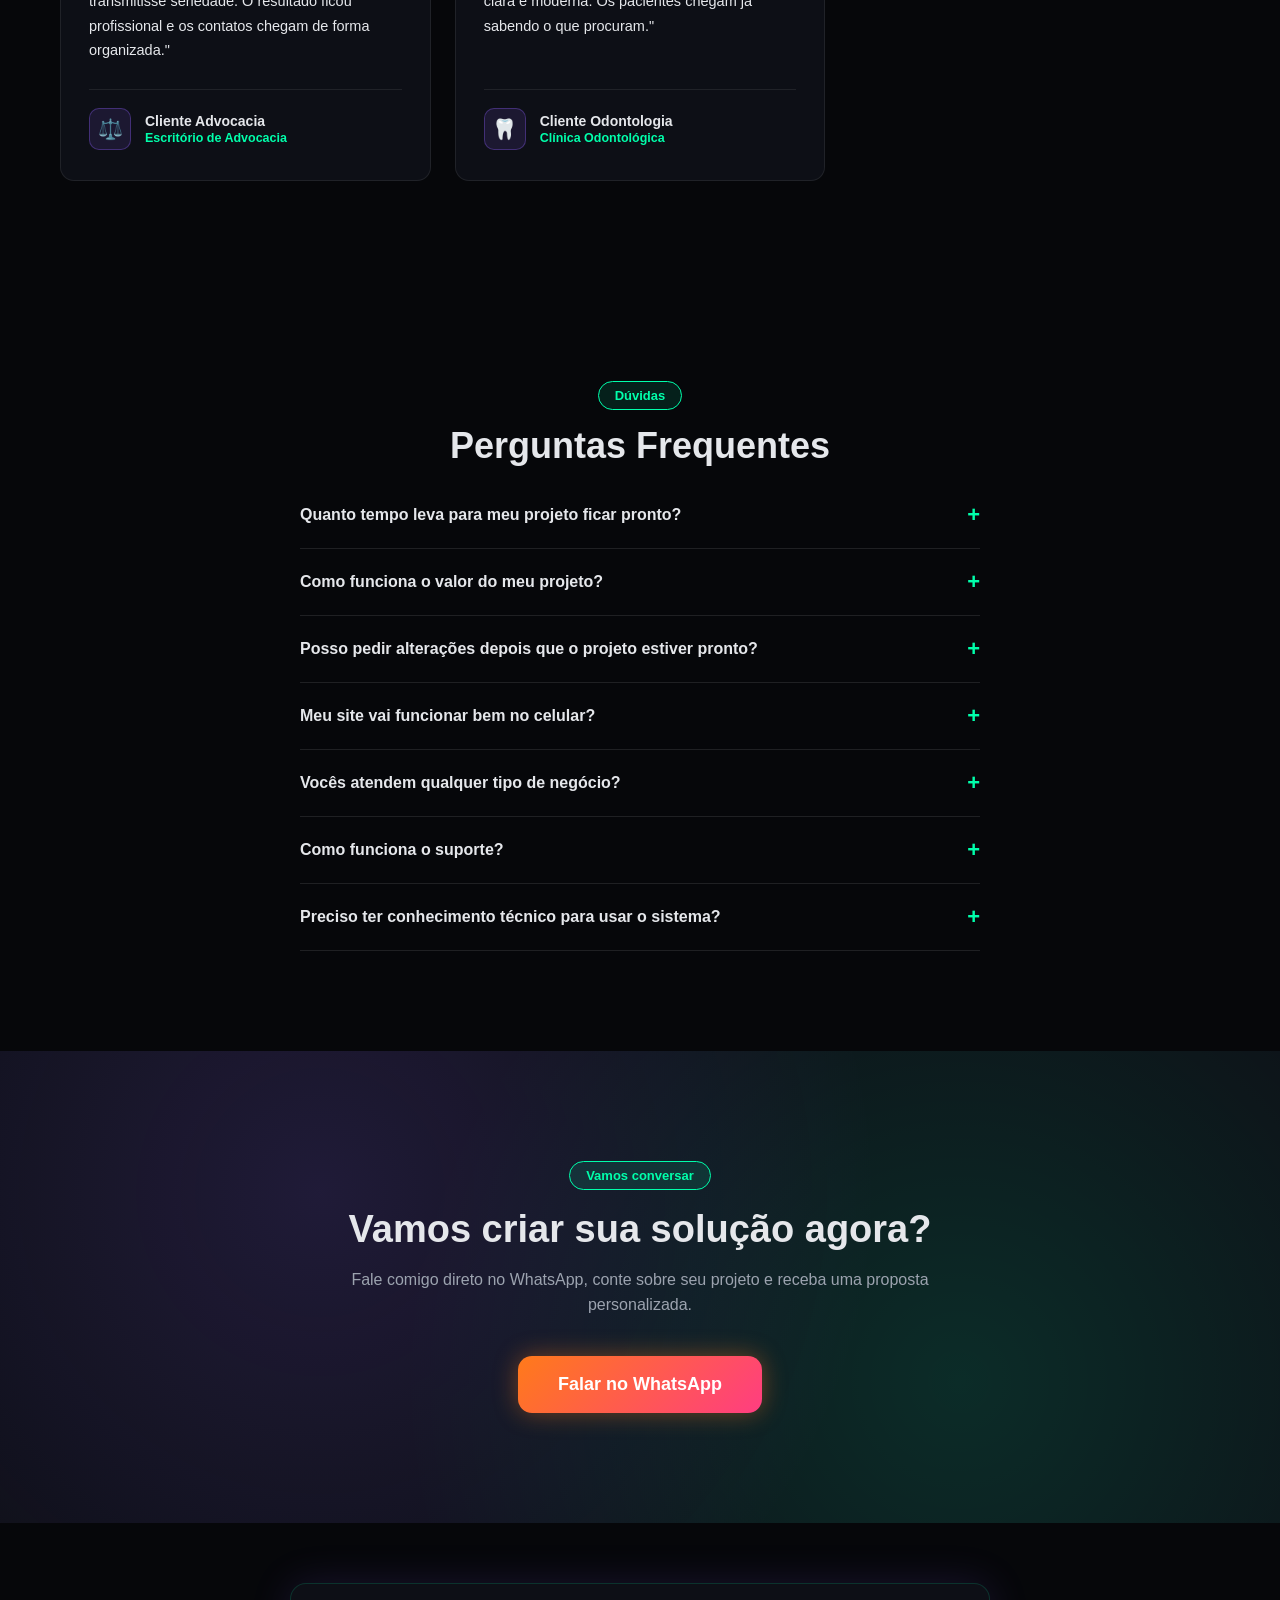
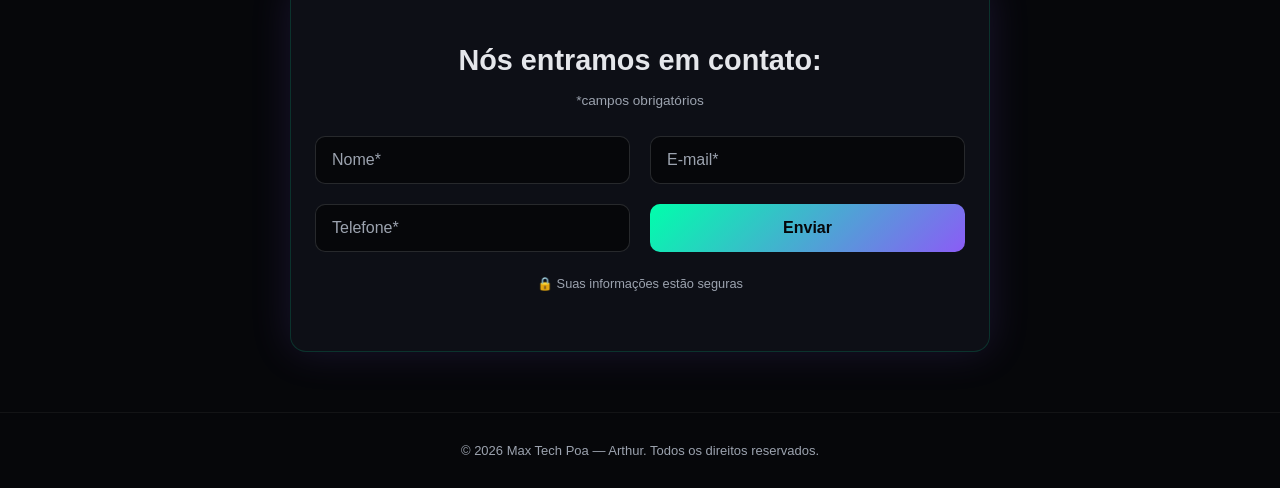
==== commit db1fd1c4: "28/09 atualizações" ====
--- a/index.html
+++ b/index.html
@@ -108,7 +108,7 @@
     <div class="sobre-img">
       <div class="sobre-img-glow"></div>
       <div class="foto-placeholder">
-        <img src="imgprincipal/codemax.webp" alt="Arthur - Desenvolvedor de Sistemas" width="240" height="240" fetchpriority="high">
+        <img src="imgprincipal/maxtech.webp" alt="Arthur - Desenvolvedor de Sistemas" width="240" height="240" fetchpriority="high">
       </div>
       <span class="status-badge"><span class="status-dot"></span> Disponível para novos projetos</span>
     </div>
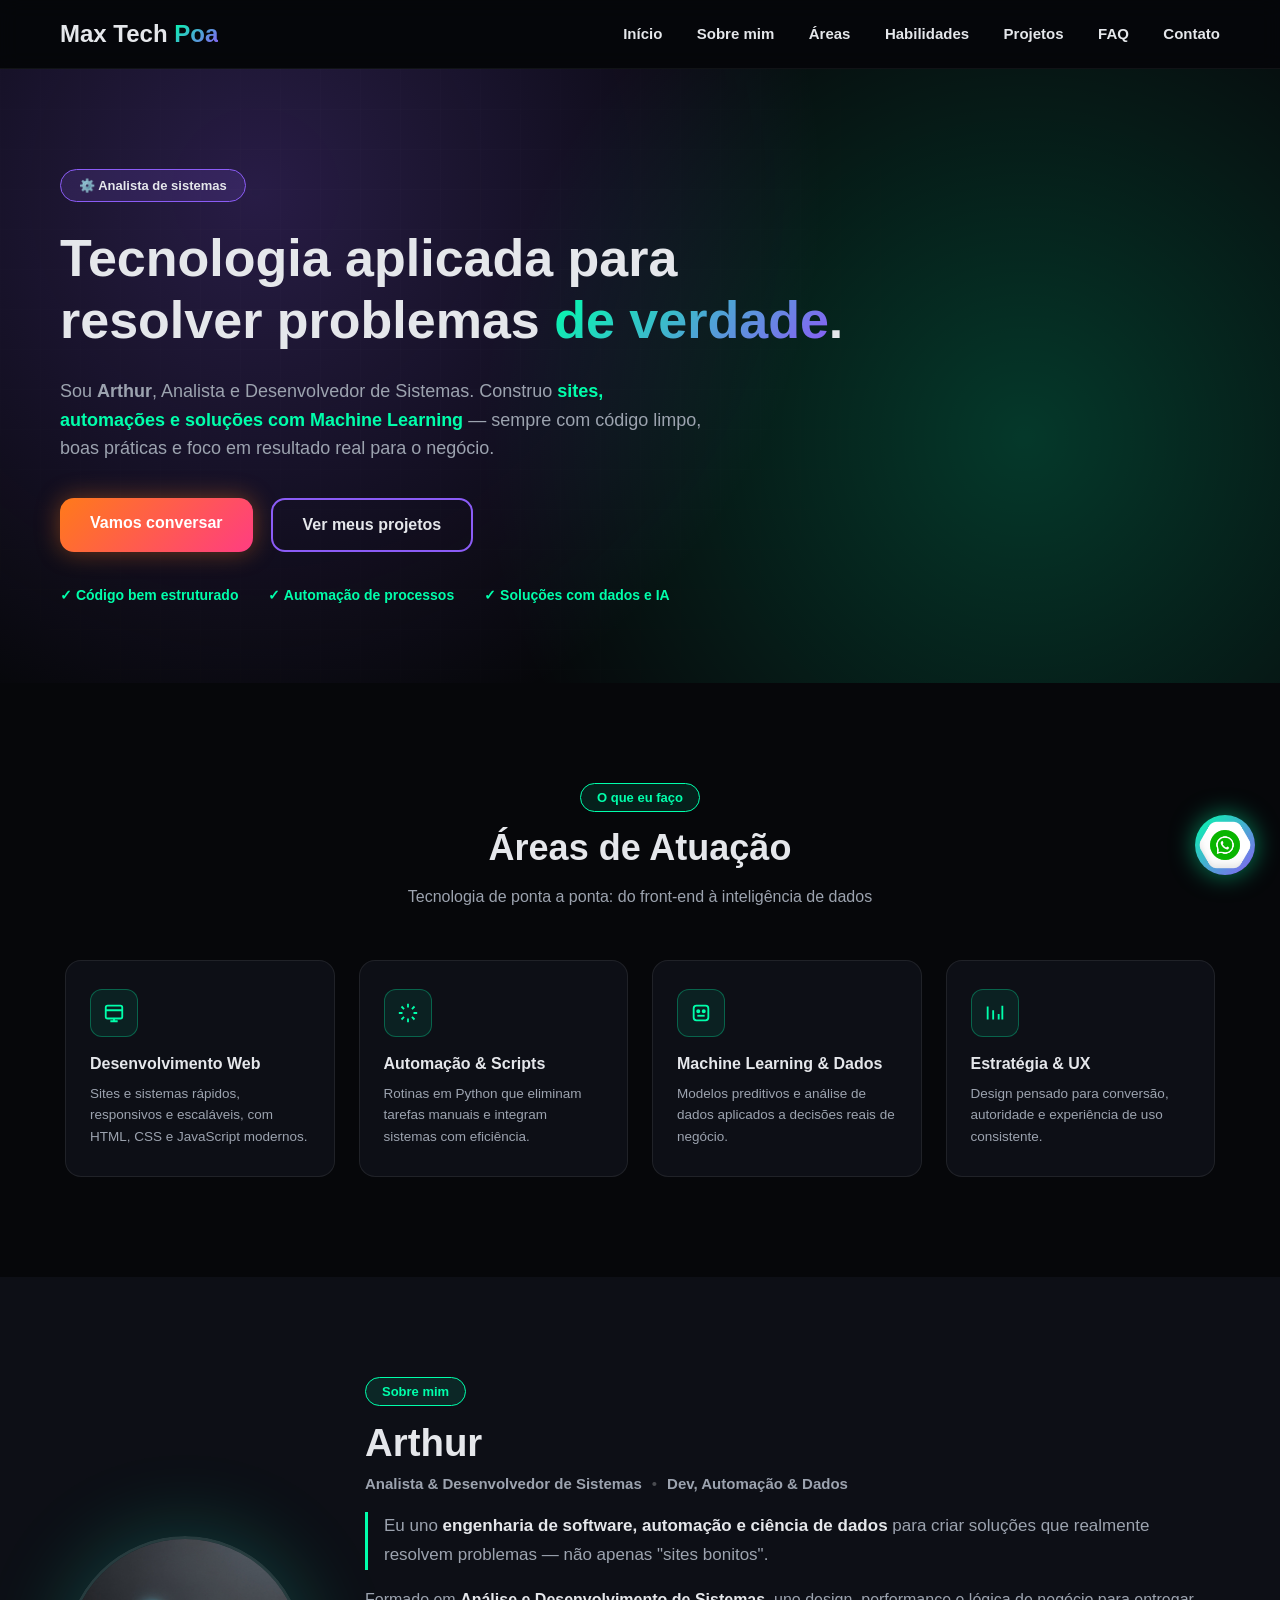
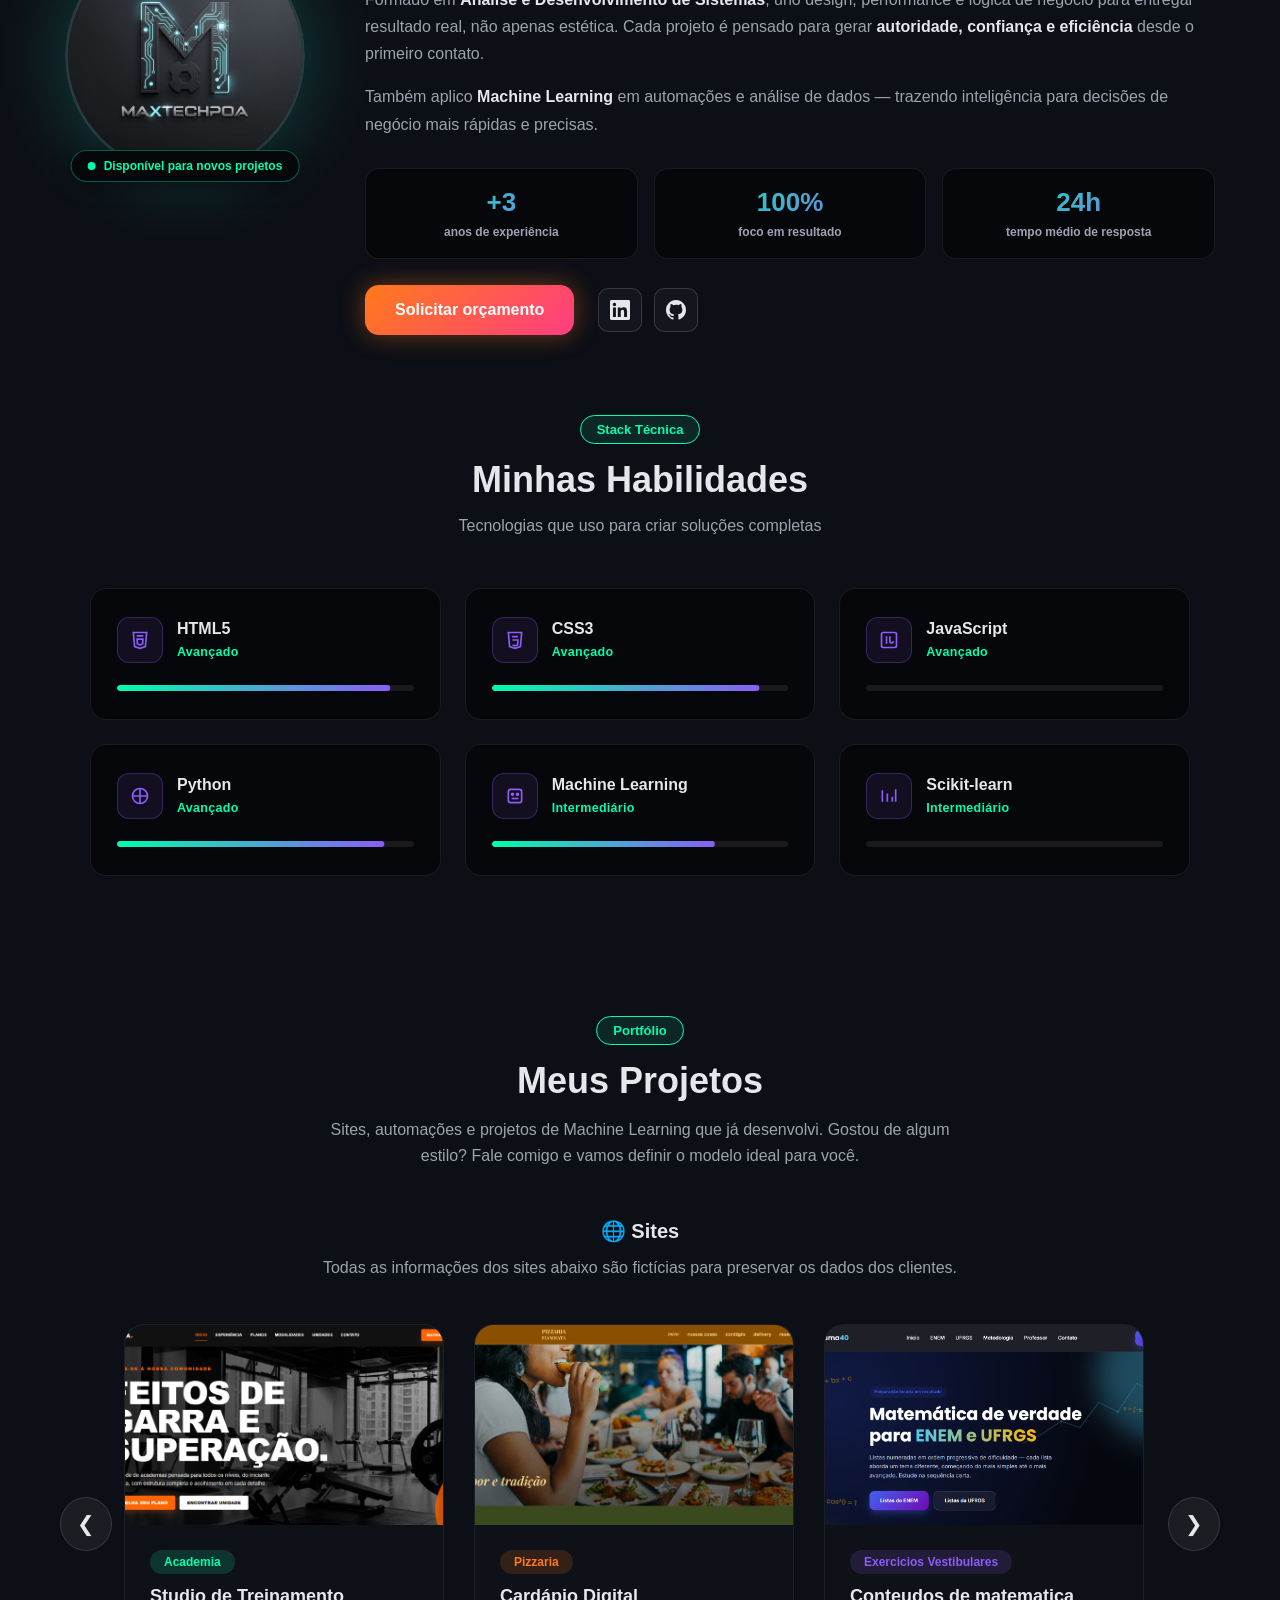
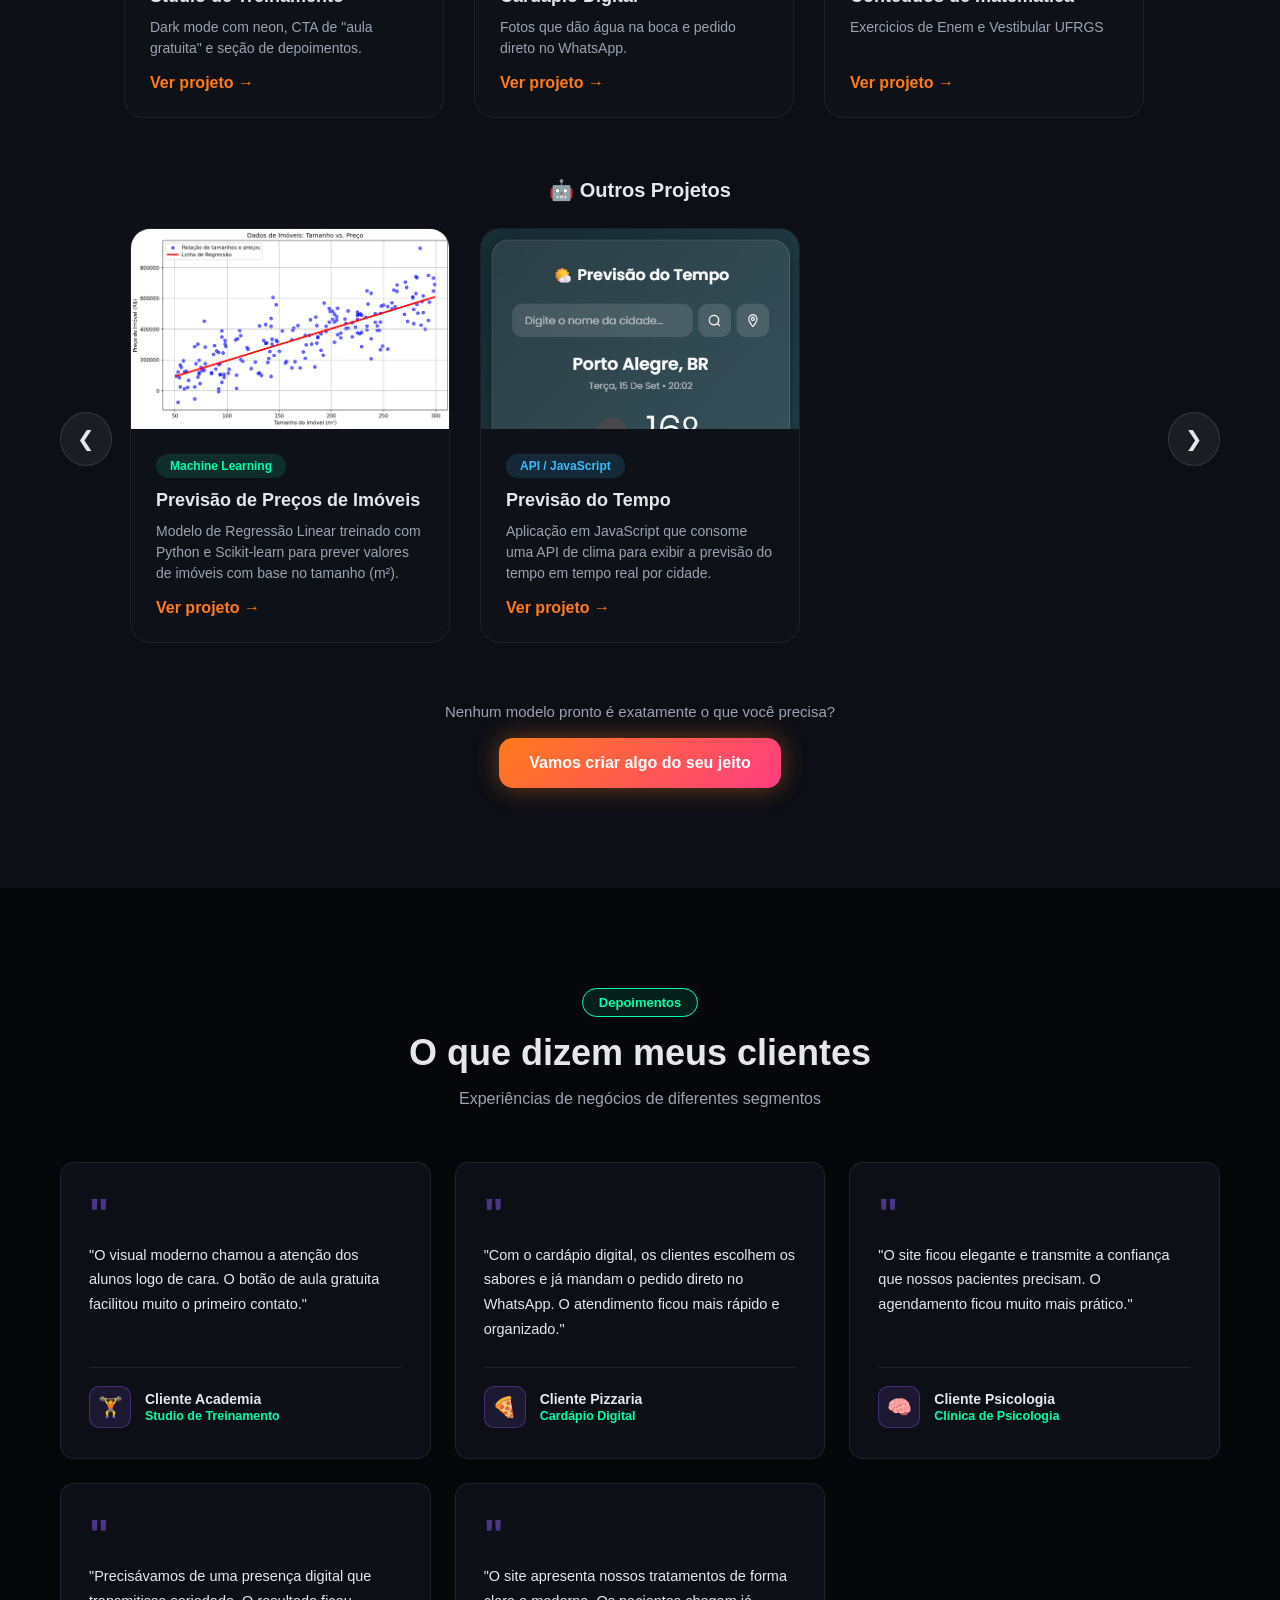
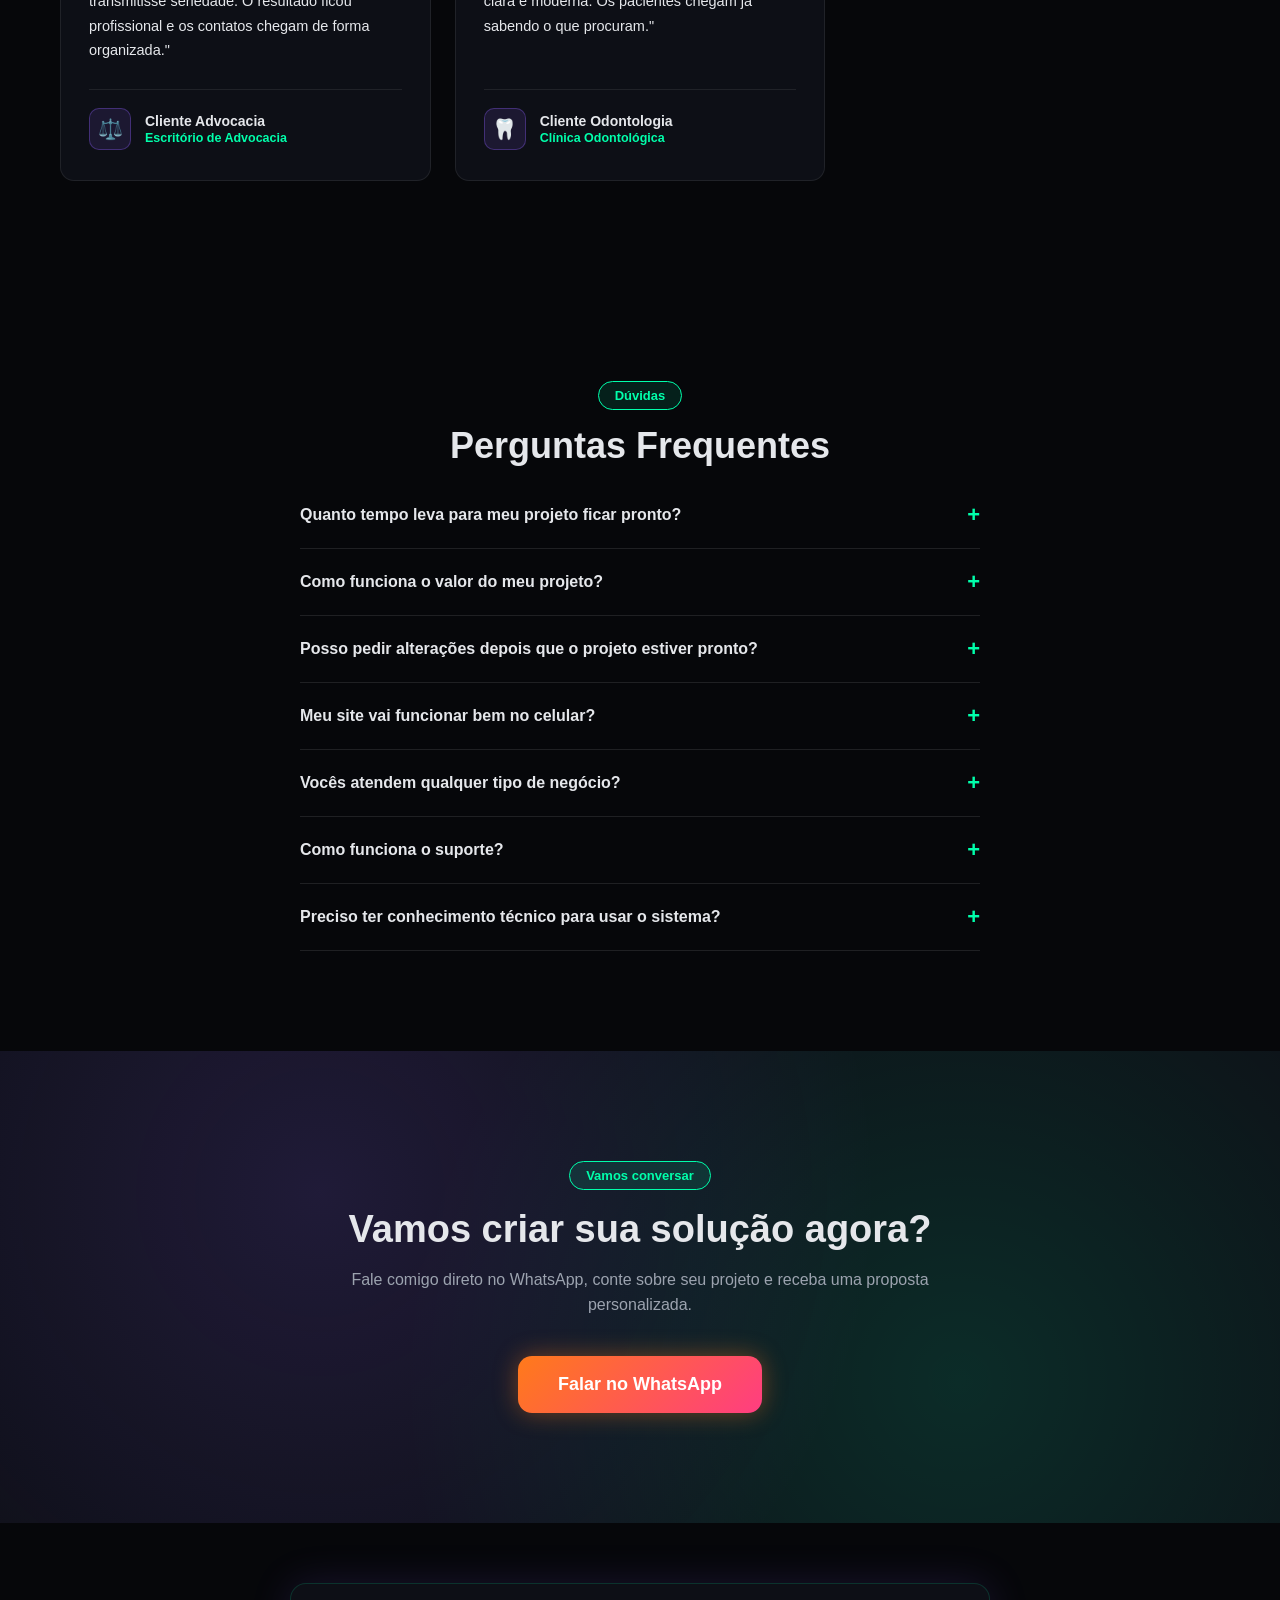
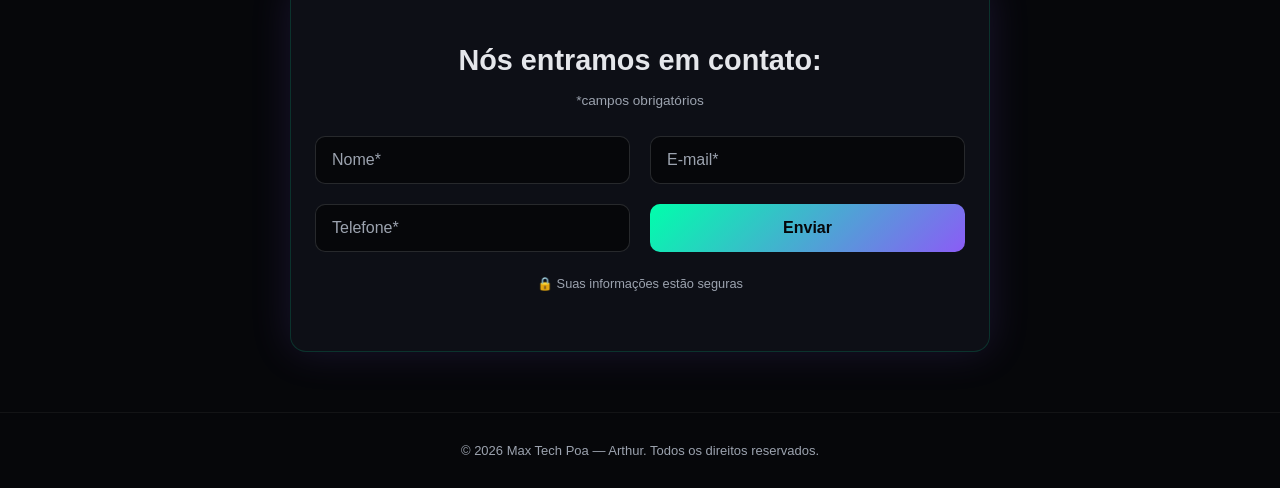
==== commit 435e4888: "30/09 new projeto matematica" ====
--- a/index.html
+++ b/index.html
@@ -306,6 +306,18 @@
 
       <div class="card-projeto">
         <div class="card-banner banner-purple">
+          <img src="matematica/programa40.png" alt="matematica" width="320" height="200" loading="lazy">
+        </div>
+        <div class="card-body">
+          <span class="pill pill-purple">Exercicios Vestibulares</span>
+          <h3>Conteudos de matematica</h3>
+          <p>Exercicios de Enem e Vestibular UFRGS</p>
+          <a href="matematica/index.html" class="link-cta">Ver projeto →</a>
+        </div>
+      </div>
+
+      <div class="card-projeto">
+        <div class="card-banner banner-purple">
           <img src="clinica/img/imagemclinica.webp" alt="Site de clínica de psicologia" width="320" height="200" loading="lazy">
         </div>
         <div class="card-body">
